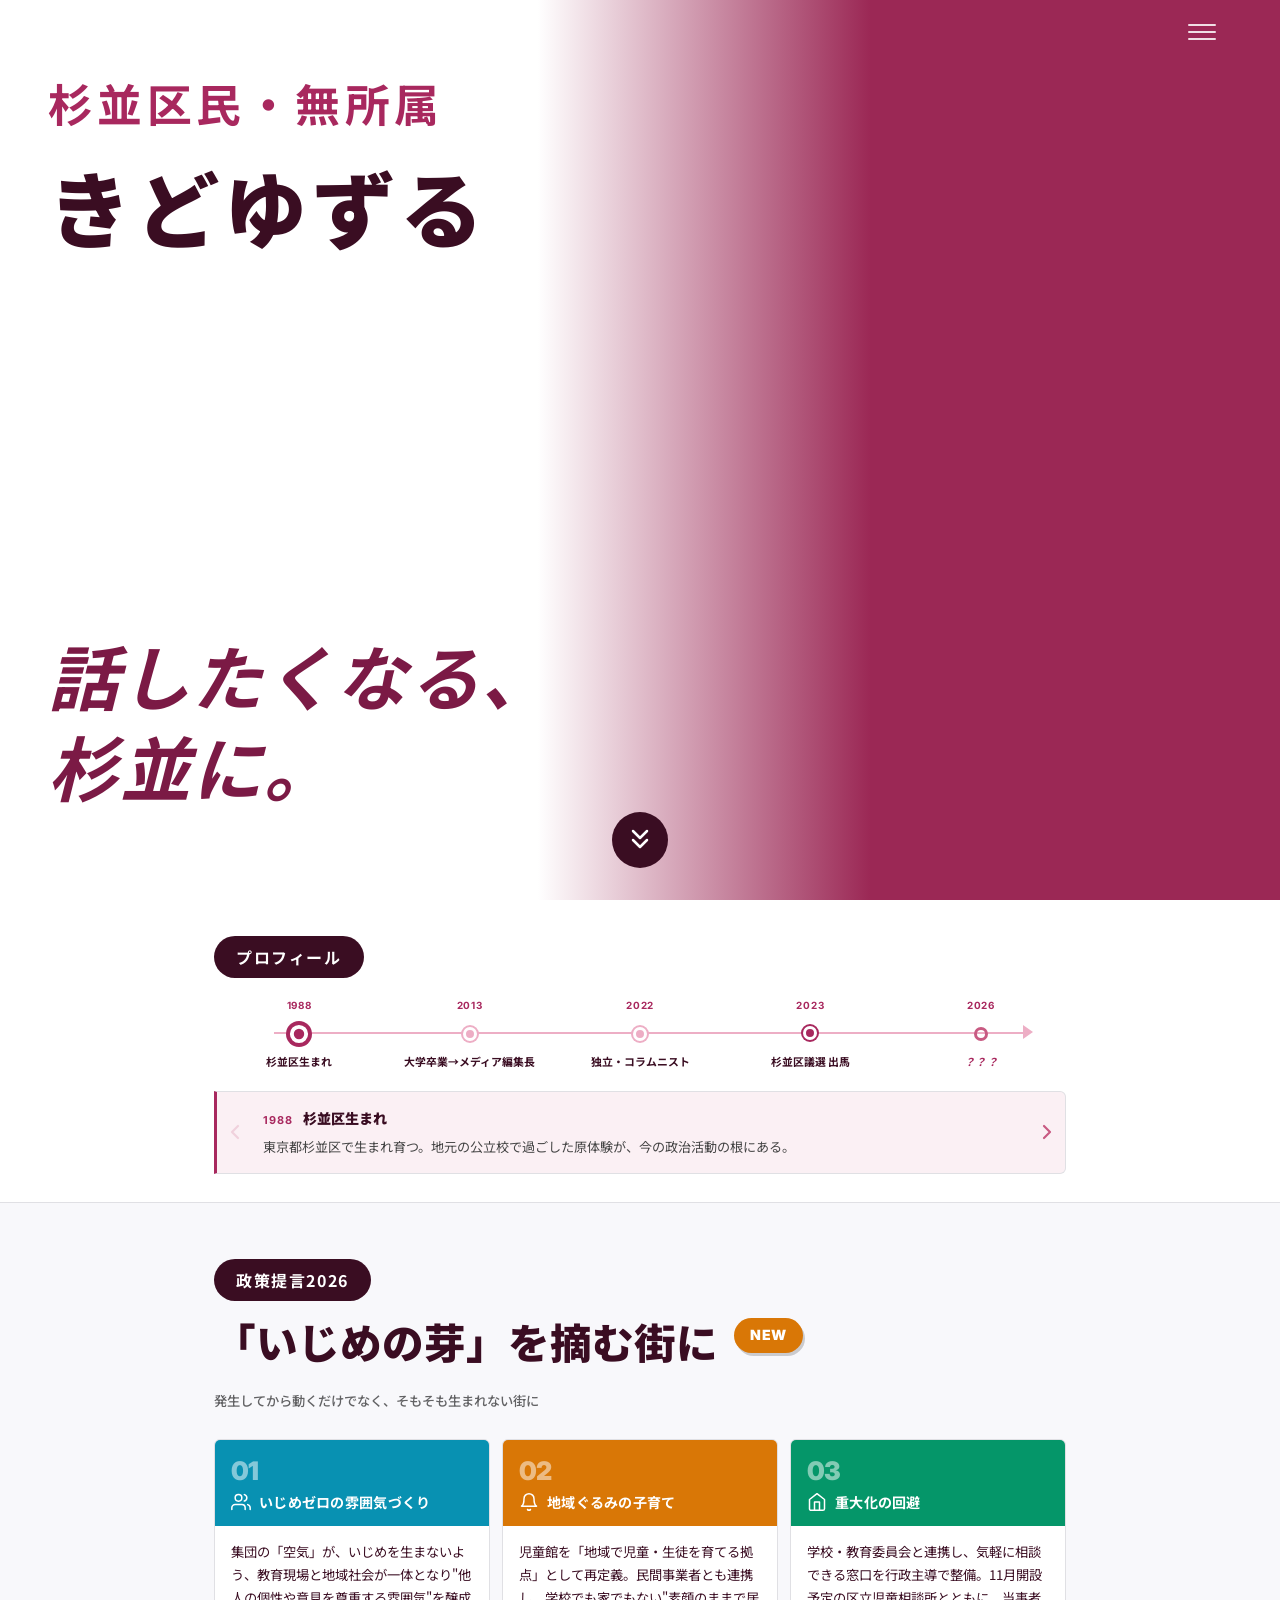
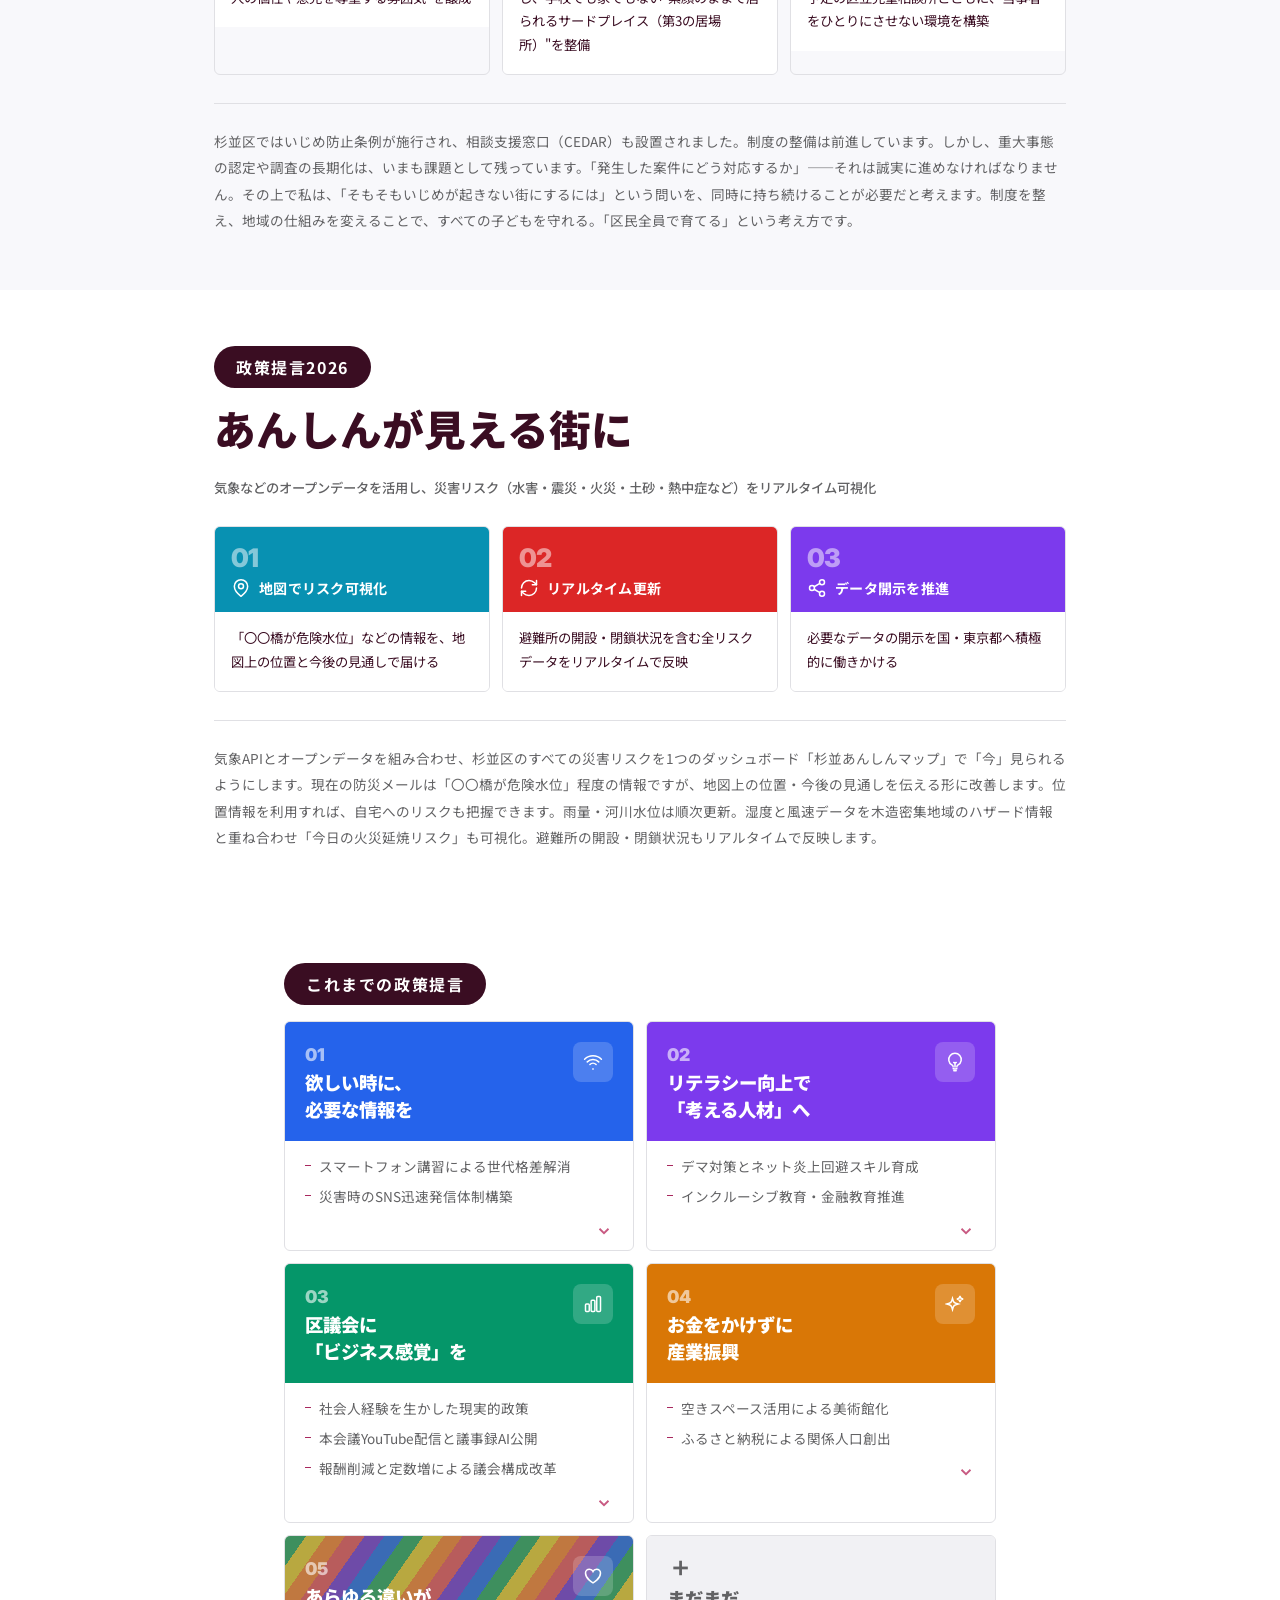
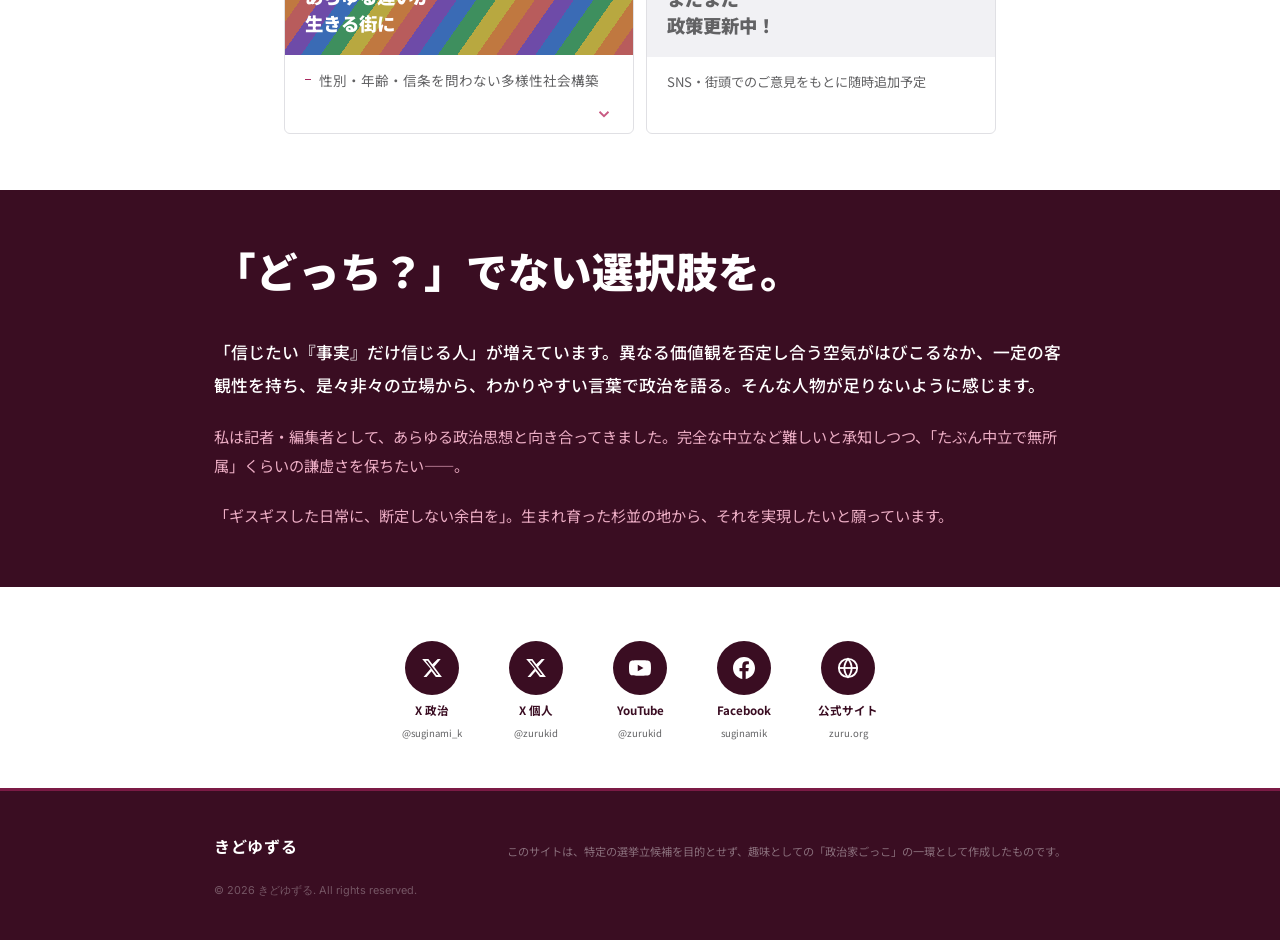
==== index.html @ 208622c7 "fix(seo): meta description を実態に合わせて更新 「立候補予定」表記を削除し、落選経験者として政策提言を行っている現状に修正。  Co-Authored-By: Claude" ====
<!DOCTYPE html>
<html lang="ja">
<head>
  <meta charset="UTF-8">
  <meta name="viewport" content="width=device-width, initial-scale=1.0">
  <title>きどゆずる｜杉並区民</title>
  <meta name="description" content="きどゆずる（城戸譲）公式サイト。杉並区民・無所属。2023年杉並区議選で落選し、「もしリベンジする日が来るなら」と政策提言を行っている。">
  <link rel="preconnect" href="https://fonts.googleapis.com">
  <link rel="preconnect" href="https://fonts.gstatic.com" crossorigin>
  <link href="https://fonts.googleapis.com/css2?family=Noto+Sans+JP:wght@300;400;500;700;900&family=Inter:wght@400;600;700;800;900&display=swap" rel="stylesheet">
  <link rel="stylesheet" href="style.css?v=23">
</head>
<body>

  <!-- ========== HEADER ========== -->
  <header id="header">
    <div class="header-inner">
      <a href="#" class="logo">きどゆずる</a>
      <nav id="nav">
        <a href="#profile" onclick="closeMenu()">プロフィール</a>
        <a href="#ijime" onclick="closeMenu()">政策提言2026</a>
        <a href="#policies" onclick="closeMenu()">基本政策</a>
        <a href="#philosophy" onclick="closeMenu()">理念</a>
        <a href="#links" onclick="closeMenu()">SNS・リンク</a>
      </nav>
      <button class="menu-btn" id="menuBtn" aria-label="メニューを開く">
        <span></span><span></span><span></span>
      </button>
    </div>
  </header>

  <!-- ========== HERO ========== -->
  <section id="hero">
    <div class="hero-bg-fig">
      <img src="hero2.png" alt="きどゆずる" onerror="this.style.display='none'">
    </div>
    <div class="hero-content animate-1">
      <p class="hero-role">杉並区民・無所属</p>
      <p class="hero-name-lg">きどゆずる</p>
      <h1 class="hero-catch">話したくなる、<br>杉並に。</h1>
    </div>
  </section>

  <!-- ========== SCROLL HINT (fixed) ========== -->
  <a href="#profile" class="scroll-hint" id="scrollHint" aria-label="プロフィールや政策を見る">
    <svg viewBox="0 0 24 30" fill="none" stroke="currentColor" stroke-width="2.5" stroke-linecap="round" stroke-linejoin="round" width="26" height="30">
      <path d="M5 6l7 7 7-7"/>
      <path d="M5 15l7 7 7-7"/>
    </svg>
  </a>

  <!-- ========== MASCOT (fixed) ========== -->
  <div class="mascot" aria-hidden="true">
    <img src="photo.png" alt="" id="mascotImg">
  </div>

  <!-- ========== PROFILE (timeline strip) ========== -->
  <section id="profile" class="profile-strip">
    <div class="container">
      <span class="sec-tag">プロフィール</span>
      <div class="tl-wrap" id="tlWrap">
        <div class="tl-item" data-detail="東京都杉並区で生まれ育つ。地元の公立校で過ごした原体験が、今の政治活動の根にある。" tabindex="0" role="button">
          <div class="tl-year">1988</div>
          <div class="tl-node"><span class="tl-dot"></span></div>
          <div class="tl-label">杉並区生まれ</div>
        </div>
        <div class="tl-item" data-detail="日本大学法学部新聞学科を卒業後、ネットニュース運営企業に入社。編集長・収益担当部長を歴任し、約10年間インターネット上の情報発信を仕事の中心に置いた。" tabindex="0" role="button">
          <div class="tl-year">2013</div>
          <div class="tl-node"><span class="tl-dot"></span></div>
          <div class="tl-label">大学卒業→メディア編集長</div>
        </div>
        <div class="tl-item" data-detail="フリーランスのコラムニスト・ネットメディア研究家として独立。SNS炎上・メディア論・地方自治を主要テーマに各媒体へ寄稿。" tabindex="0" role="button">
          <div class="tl-year">2022</div>
          <div class="tl-node"><span class="tl-dot"></span></div>
          <div class="tl-label">独立・コラムニスト</div>
        </div>
        <div class="tl-item tl-item--accent" data-detail="杉並区議選に「たぶん無所属」として出馬。既成政党に頼らず、区民の目線で地域課題の解決を訴えた。" tabindex="0" role="button">
          <div class="tl-year">2023</div>
          <div class="tl-node"><span class="tl-dot tl-dot--accent"></span></div>
          <div class="tl-label">杉並区議選 出馬</div>
        </div>
        <div class="tl-item tl-item--future" data-detail="杉並区議補選のタイミングに合わせ、落選経験者の立場から「もし再挑戦するなら」をテーマに政策提言を開始しました。" tabindex="0" role="button">
          <div class="tl-year">2026</div>
          <div class="tl-node"><span class="tl-dot tl-dot--future"></span></div>
          <div class="tl-label">？？？</div>
        </div>
      </div>
      <div class="tl-detail" id="tlDetail" hidden>
        <button class="tl-detail-nav tl-detail-prev" id="tlDetailPrev" aria-label="前の出来事">
          <svg viewBox="0 0 10 16" fill="none" stroke="currentColor" stroke-width="2.2" stroke-linecap="round" stroke-linejoin="round" width="10" height="16"><path d="M8 2L2 8l6 6"/></svg>
        </button>
        <div class="tl-detail-body">
          <div class="tl-detail-meta">
            <span class="tl-detail-year" id="tlDetailYear"></span>
            <strong class="tl-detail-label" id="tlDetailLabel"></strong>
          </div>
          <p class="tl-detail-text" id="tlDetailText"></p>
        </div>
        <button class="tl-detail-nav tl-detail-next" id="tlDetailNext" aria-label="次の出来事">
          <svg viewBox="0 0 10 16" fill="none" stroke="currentColor" stroke-width="2.2" stroke-linecap="round" stroke-linejoin="round" width="10" height="16"><path d="M2 2l6 6-6 6"/></svg>
        </button>
      </div>
    </div>
  </section>

  <!-- ========== IJIME POLICY ========== -->
  <section id="ijime">
    <div class="container">
      <span class="sec-tag">政策提言2026</span>
      <div class="section-title-row">
        <h2 class="section-title">「いじめの芽」を摘む街に</h2>
        <span class="proposal-label">NEW</span>
      </div>

      <div class="anshin-kv fade-in">
        <p class="anshin-sub">発生してから動くだけでなく、そもそも生まれない街に</p>
      </div>

      <div class="ijime-pillars fade-in" style="transition-delay:0.05s">
        <div class="ijime-pillar">
          <div class="ijime-pillar-head">
            <span class="ijime-num">01</span>
            <div class="ijime-icon-row">
              <svg viewBox="0 0 24 24" fill="none" stroke="currentColor" stroke-width="1.8" stroke-linecap="round" stroke-linejoin="round" width="20" height="20"><path d="M17 21v-2a4 4 0 0 0-4-4H5a4 4 0 0 0-4 4v2"/><circle cx="9" cy="7" r="4"/><path d="M23 21v-2a4 4 0 0 0-3-3.87"/><path d="M16 3.13a4 4 0 0 1 0 7.75"/></svg>
              <strong>いじめゼロの雰囲気づくり</strong>
            </div>
          </div>
          <div class="ijime-pillar-body">集団の「空気」が、いじめを生まないよう、教育現場と地域社会が一体となり"他人の個性や意見を尊重する雰囲気"を醸成</div>
        </div>
        <div class="ijime-pillar">
          <div class="ijime-pillar-head">
            <span class="ijime-num">02</span>
            <div class="ijime-icon-row">
              <svg viewBox="0 0 24 24" fill="none" stroke="currentColor" stroke-width="1.8" stroke-linecap="round" stroke-linejoin="round" width="20" height="20"><path d="M18 8A6 6 0 0 0 6 8c0 7-3 9-3 9h18s-3-2-3-9"/><path d="M13.73 21a2 2 0 0 1-3.46 0"/></svg>
              <strong>地域ぐるみの子育て</strong>
            </div>
          </div>
          <div class="ijime-pillar-body">児童館を「地域で児童・生徒を育てる拠点」として再定義。民間事業者とも連携し、学校でも家でもない"素顔のままで居られるサードプレイス（第3の居場所）"を整備</div>
        </div>
        <div class="ijime-pillar">
          <div class="ijime-pillar-head">
            <span class="ijime-num">03</span>
            <div class="ijime-icon-row">
              <svg viewBox="0 0 24 24" fill="none" stroke="currentColor" stroke-width="1.8" stroke-linecap="round" stroke-linejoin="round" width="20" height="20"><path d="M3 9l9-7 9 7v11a2 2 0 0 1-2 2H5a2 2 0 0 1-2-2z"/><polyline points="9 22 9 12 15 12 15 22"/></svg>
              <strong>重大化の回避</strong>
            </div>
          </div>
          <div class="ijime-pillar-body">学校・教育委員会と連携し、気軽に相談できる窓口を行政主導で整備。11月開設予定の区立児童相談所とともに、当事者をひとりにさせない環境を構築</div>
        </div>
      </div>

      <p class="anshin-body fade-in" style="transition-delay:0.15s">
        杉並区ではいじめ防止条例が施行され、相談支援窓口（CEDAR）も設置されました。制度の整備は前進しています。しかし、重大事態の認定や調査の長期化は、いまも課題として残っています。「発生した案件にどう対応するか」——それは誠実に進めなければなりません。その上で私は、「そもそもいじめが起きない街にするには」という問いを、同時に持ち続けることが必要だと考えます。制度を整え、地域の仕組みを変えることで、すべての子どもを守れる。「区民全員で育てる」という考え方です。
      </p>
    </div>
  </section>

  <!-- ========== ANSHIN MAP ========== -->
  <section id="anshin">
    <div class="container">
      <span class="sec-tag">政策提言2026</span>
      <div class="section-title-row">
        <h2 class="section-title">あんしんが見える街に</h2>
      </div>

      <div class="anshin-kv fade-in">
        <p class="anshin-sub">気象などのオープンデータを活用し、災害リスク（水害・震災・火災・土砂・熱中症など）をリアルタイム可視化</p>
      </div>

      <div class="ijime-pillars fade-in" style="transition-delay:0.05s">
        <div class="ijime-pillar">
          <div class="ijime-pillar-head">
            <span class="ijime-num">01</span>
            <div class="ijime-icon-row">
              <svg viewBox="0 0 24 24" fill="none" stroke="currentColor" stroke-width="1.8" stroke-linecap="round" stroke-linejoin="round" width="20" height="20"><path d="M20 10c0 6-8 12-8 12s-8-6-8-12a8 8 0 0 1 16 0Z"/><circle cx="12" cy="10" r="3"/></svg>
              <strong>地図でリスク可視化</strong>
            </div>
          </div>
          <div class="ijime-pillar-body">「〇〇橋が危険水位」などの情報を、地図上の位置と今後の見通しで届ける</div>
        </div>
        <div class="ijime-pillar">
          <div class="ijime-pillar-head">
            <span class="ijime-num">02</span>
            <div class="ijime-icon-row">
              <svg viewBox="0 0 24 24" fill="none" stroke="currentColor" stroke-width="1.8" stroke-linecap="round" stroke-linejoin="round" width="20" height="20"><path d="M3 12a9 9 0 0 1 9-9 9.75 9.75 0 0 1 6.74 2.74L21 8"/><path d="M21 3v5h-5"/><path d="M21 12a9 9 0 0 1-9 9 9.75 9.75 0 0 1-6.74-2.74L3 16"/><path d="M8 16H3v5"/></svg>
              <strong>リアルタイム更新</strong>
            </div>
          </div>
          <div class="ijime-pillar-body">避難所の開設・閉鎖状況を含む全リスクデータをリアルタイムで反映</div>
        </div>
        <div class="ijime-pillar">
          <div class="ijime-pillar-head">
            <span class="ijime-num">03</span>
            <div class="ijime-icon-row">
              <svg viewBox="0 0 24 24" fill="none" stroke="currentColor" stroke-width="1.8" stroke-linecap="round" stroke-linejoin="round" width="20" height="20"><circle cx="18" cy="5" r="3"/><circle cx="6" cy="12" r="3"/><circle cx="18" cy="19" r="3"/><path d="M8.59 13.51l6.83 3.98M15.41 6.51l-6.82 3.98"/></svg>
              <strong>データ開示を推進</strong>
            </div>
          </div>
          <div class="ijime-pillar-body">必要なデータの開示を国・東京都へ積極的に働きかける</div>
        </div>
      </div>

      <p class="anshin-body fade-in" style="transition-delay:0.15s">
        気象APIとオープンデータを組み合わせ、杉並区のすべての災害リスクを1つのダッシュボード「杉並あんしんマップ」で「今」見られるようにします。現在の防災メールは「〇〇橋が危険水位」程度の情報ですが、地図上の位置・今後の見通しを伝える形に改善します。位置情報を利用すれば、自宅へのリスクも把握できます。雨量・河川水位は順次更新。湿度と風速データを木造密集地域のハザード情報と重ね合わせ「今日の火災延焼リスク」も可視化。避難所の開設・閉鎖状況もリアルタイムで反映します。
      </p>
    </div>
  </section>

  <!-- ========== POLICIES ========== -->
  <section id="policies">
    <div class="container">
      <span class="sec-tag">これまでの政策提言</span>
      <div class="policies-grid">

        <article class="policy-card fade-in">
          <div class="policy-card-header">
            <div class="policy-card-htxt">
              <div class="policy-num">01</div>
              <h3>欲しい時に、<br>必要な情報を</h3>
            </div>
            <div class="policy-icon"><svg viewBox="0 0 24 24" fill="none" stroke="currentColor" stroke-width="1.8" stroke-linecap="round" width="20" height="20"><path d="M8.288 15.038a5.25 5.25 0 0 1 7.424 0M5.106 11.856c3.807-3.808 9.98-3.808 13.788 0M1.924 8.674c5.565-5.565 14.587-5.565 20.152 0M12 20.25h.008v.008H12v-.008Z"/></svg></div>
          </div>
          <div class="policy-card-body">
            <ul>
              <li>スマートフォン講習による世代格差解消</li>
              <li>災害時のSNS迅速発信体制構築</li>
            </ul>
            <svg class="policy-chevron" viewBox="0 0 24 24" fill="none" stroke="currentColor" stroke-width="2.5" width="18" height="18"><path d="M6 9l6 6 6-6"/></svg>
          </div>
          <div class="policy-detail">
            <p class="policy-detail-body">ゆうゆう館や地域区民センターのみならず、地元商店や若年層も巻き込んだ「街ぐるみでのデジタル化」を進めます。また、気象警報が発令された際にリアルタイムでSNS発信がされていない現状を改善。防災・防犯情報をより迅速に届けられる体制を整えます。</p>
          </div>
        </article>

        <article class="policy-card fade-in" style="transition-delay: 0.1s">
          <div class="policy-card-header">
            <div class="policy-card-htxt">
              <div class="policy-num">02</div>
              <h3>リテラシー向上で<br>「考える人材」へ</h3>
            </div>
            <div class="policy-icon"><svg viewBox="0 0 24 24" fill="none" stroke="currentColor" stroke-width="1.8" stroke-linecap="round" width="20" height="20"><path d="M12 18v-5.25m0 0a6.01 6.01 0 0 0 1.5-.189m-1.5.189a6.01 6.01 0 0 1-1.5-.189m3.75 7.478a12.06 12.06 0 0 1-4.5 0m3.75 2.383a14.406 14.406 0 0 1-3 0M14.25 18v-.192c0-.983.658-1.823 1.508-2.316a7.5 7.5 0 1 0-7.517 0c.85.493 1.509 1.333 1.509 2.316V18"/></svg></div>
          </div>
          <div class="policy-card-body">
            <ul>
              <li>デマ対策とネット炎上回避スキル育成</li>
              <li>インクルーシブ教育・金融教育推進</li>
            </ul>
            <svg class="policy-chevron" viewBox="0 0 24 24" fill="none" stroke="currentColor" stroke-width="2.5" width="18" height="18"><path d="M6 9l6 6 6-6"/></svg>
          </div>
          <div class="policy-detail">
            <p class="policy-detail-body">デマに踊らされない思考力や、ネット炎上を回避するリテラシーを育成します。インクルーシブ教育とは、障害の有無などあらゆる違いを問わず、ともに学ぶことができる教育スタイルのこと。また、2級ファイナンシャル・プランニング技能士として、成長過程に正しい金融知識を身につけることの重要性を強く感じています。学童クラブ・地域ボランティアで育った立場から、学校以外の居場所も守り続けます。</p>
          </div>
        </article>

        <article class="policy-card fade-in" style="transition-delay: 0.2s">
          <div class="policy-card-header">
            <div class="policy-card-htxt">
              <div class="policy-num">03</div>
              <h3>区議会に<br>「ビジネス感覚」を</h3>
            </div>
            <div class="policy-icon"><svg viewBox="0 0 24 24" fill="none" stroke="currentColor" stroke-width="1.8" stroke-linecap="round" width="20" height="20"><path d="M3 13.125C3 12.504 3.504 12 4.125 12h2.25c.621 0 1.125.504 1.125 1.125v6.75C7.5 20.496 6.996 21 6.375 21h-2.25A1.125 1.125 0 0 1 3 19.875v-6.75ZM9.75 8.625c0-.621.504-1.125 1.125-1.125h2.25c.621 0 1.125.504 1.125 1.125v11.25c0 .621-.504 1.125-1.125 1.125h-2.25a1.125 1.125 0 0 1-1.125-1.125V8.625ZM16.5 4.125c0-.621.504-1.125 1.125-1.125h2.25C20.496 3 21 3.504 21 4.125v15.75c0 .621-.504 1.125-1.125 1.125h-2.25a1.125 1.125 0 0 1-1.125-1.125V4.125Z"/></svg></div>
          </div>
          <div class="policy-card-body">
            <ul>
              <li>社会人経験を生かした現実的政策</li>
              <li>本会議YouTube配信と議事録AI公開</li>
              <li>報酬削減と定数増による議会構成改革</li>
            </ul>
            <svg class="policy-chevron" viewBox="0 0 24 24" fill="none" stroke="currentColor" stroke-width="2.5" width="18" height="18"><path d="M6 9l6 6 6-6"/></svg>
          </div>
          <div class="policy-detail">
            <p class="policy-detail-body">民間で約10年間培ったビジネス感覚を区政に持ち込みます。本会議・委員会はYouTubeで全公開、議事録はAI活用で即日公開。イデオロギーではなく現実路線で、民間活用も積極的に推進します。報酬削減と定数増により、少ない歳費でも多様な背景を持つ議員が参加できる、カラフルな議会を実現します。</p>
          </div>
        </article>

        <article class="policy-card fade-in" style="transition-delay: 0.1s">
          <div class="policy-card-header">
            <div class="policy-card-htxt">
              <div class="policy-num">04</div>
              <h3>お金をかけずに<br>産業振興</h3>
            </div>
            <div class="policy-icon"><svg viewBox="0 0 24 24" fill="none" stroke="currentColor" stroke-width="1.8" stroke-linecap="round" width="20" height="20"><path d="M9.813 15.904 9 18.75l-.813-2.846a4.5 4.5 0 0 0-3.09-3.09L2.25 12l2.846-.813a4.5 4.5 0 0 0 3.09-3.09L9 5.25l.813 2.846a4.5 4.5 0 0 0 3.09 3.09L15.75 12l-2.846.813a4.5 4.5 0 0 0-3.09 3.09ZM18.259 8.715 18 9.75l-.259-1.035a3.375 3.375 0 0 0-2.455-2.456L14.25 6l1.036-.259a3.375 3.375 0 0 0 2.455-2.456L18 2.25l.259 1.035a3.375 3.375 0 0 0 2.456 2.456L21.75 6l-1.035.259a3.375 3.375 0 0 0-2.456 2.456Z"/></svg></div>
          </div>
          <div class="policy-card-body">
            <ul>
              <li>空きスペース活用による美術館化</li>
              <li>ふるさと納税による関係人口創出</li>
            </ul>
            <svg class="policy-chevron" viewBox="0 0 24 24" fill="none" stroke="currentColor" stroke-width="2.5" width="18" height="18"><path d="M6 9l6 6 6-6"/></svg>
          </div>
          <div class="policy-detail">
            <p class="policy-detail-body">空き店舗・空き地など未活用スペースを活用し、杉並区全域をアートの発信拠点に。財源にはふるさと納税を積極活用。「形に残らない体験」を返礼品にすることで、財源確保とシティプロモーションを同時に実現し、区外からの関係人口・寄り道消費を呼び込みます。</p>
          </div>
        </article>

        <article class="policy-card fade-in" style="transition-delay: 0.2s">
          <div class="policy-card-header">
            <div class="policy-card-htxt">
              <div class="policy-num">05</div>
              <h3>あらゆる違いが<br>生きる街に</h3>
            </div>
            <div class="policy-icon"><svg viewBox="0 0 24 24" fill="none" stroke="currentColor" stroke-width="1.8" stroke-linecap="round" width="20" height="20"><path d="M21 8.25c0-2.485-2.099-4.5-4.688-4.5-1.935 0-3.597 1.126-4.312 2.733-.715-1.607-2.377-2.733-4.313-2.733C5.1 3.75 3 5.765 3 8.25c0 7.22 9 12 9 12s9-4.78 9-12Z"/></svg></div>
          </div>
          <div class="policy-card-body">
            <ul>
              <li>性別・年齢・信条を問わない多様性社会構築</li>
            </ul>
            <svg class="policy-chevron" viewBox="0 0 24 24" fill="none" stroke="currentColor" stroke-width="2.5" width="18" height="18"><path d="M6 9l6 6 6-6"/></svg>
          </div>
          <div class="policy-detail">
            <p class="policy-detail-body">性別・年齢・信条・障害の有無などに関わらず、誰もが「自分らしく」いられる街をつくります。あらゆる違いを力に変える、インクルーシブな杉並区を目指します。</p>
          </div>
        </article>

        <article class="policy-card policy-card--comingsoon fade-in" style="transition-delay: 0.3s">
          <div class="policy-card-header">
            <div class="policy-card-htxt">
              <div class="policy-num">＋</div>
              <h3>まだまだ<br>政策更新中！</h3>
            </div>
          </div>
          <div class="policy-card-body">
            <p class="policy-comingsoon-text">SNS・街頭でのご意見をもとに随時追加予定</p>
          </div>
        </article>

      </div>
    </div>
  </section>

  <!-- ========== PHILOSOPHY ========== -->
  <section id="philosophy">
    <div class="container">
      <h2 class="section-title">「どっち？」でない選択肢を。</h2>
      <div class="philosophy-body fade-in">
        <p>「信じたい『事実』だけ信じる人」が増えています。異なる価値観を否定し合う空気がはびこるなか、一定の客観性を持ち、是々非々の立場から、わかりやすい言葉で政治を語る。そんな人物が足りないように感じます。</p>
        <p>私は記者・編集者として、あらゆる政治思想と向き合ってきました。完全な中立など難しいと承知しつつ、「たぶん中立で無所属」くらいの謙虚さを保ちたい——。</p>
        <p>「ギスギスした日常に、断定しない余白を」。生まれ育った杉並の地から、それを実現したいと願っています。</p>
      </div>
    </div>
  </section>

  <!-- ========== LINKS ========== -->
  <section id="links">
    <div class="container">
      <div class="sns-grid">

        <a href="https://x.com/suginami_k" class="sns-item fade-in" target="_blank" rel="noopener">
          <div class="sns-icon">
            <svg viewBox="0 0 24 24" fill="currentColor" width="22" height="22"><path d="M18.244 2.25h3.308l-7.227 8.26 8.502 11.24H16.17l-4.714-6.231-5.401 6.231H2.744l7.73-8.835L1.254 2.25H8.08l4.261 5.633 5.903-5.633Zm-1.161 17.52h1.833L7.084 4.126H5.117z"/></svg>
          </div>
          <div class="sns-name">X 政治</div>
          <div class="sns-handle">@suginami_k</div>
        </a>

        <a href="https://x.com/zurukid" class="sns-item fade-in" target="_blank" rel="noopener" style="transition-delay:0.05s">
          <div class="sns-icon">
            <svg viewBox="0 0 24 24" fill="currentColor" width="22" height="22"><path d="M18.244 2.25h3.308l-7.227 8.26 8.502 11.24H16.17l-4.714-6.231-5.401 6.231H2.744l7.73-8.835L1.254 2.25H8.08l4.261 5.633 5.903-5.633Zm-1.161 17.52h1.833L7.084 4.126H5.117z"/></svg>
          </div>
          <div class="sns-name">X 個人</div>
          <div class="sns-handle">@zurukid</div>
        </a>

        <a href="https://www.youtube.com/@zurukid" class="sns-item fade-in" target="_blank" rel="noopener" style="transition-delay:0.1s">
          <div class="sns-icon">
            <svg viewBox="0 0 24 24" fill="currentColor" width="22" height="22"><path d="M23.498 6.186a3.016 3.016 0 0 0-2.122-2.136C19.505 3.545 12 3.545 12 3.545s-7.505 0-9.377.505A3.017 3.017 0 0 0 .502 6.186C0 8.07 0 12 0 12s0 3.93.502 5.814a3.016 3.016 0 0 0 2.122 2.136c1.871.505 9.376.505 9.376.505s7.505 0 9.377-.505a3.015 3.015 0 0 0 2.122-2.136C24 15.93 24 12 24 12s0-3.93-.502-5.814zM9.545 15.568V8.432L15.818 12l-6.273 3.568z"/></svg>
          </div>
          <div class="sns-name">YouTube</div>
          <div class="sns-handle">@zurukid</div>
        </a>

        <a href="https://www.facebook.com/suginamik/" class="sns-item fade-in" target="_blank" rel="noopener" style="transition-delay:0.15s">
          <div class="sns-icon">
            <svg viewBox="0 0 24 24" fill="currentColor" width="22" height="22"><path d="M24 12.073c0-6.627-5.373-12-12-12s-12 5.373-12 12c0 5.99 4.388 10.954 10.125 11.854v-8.385H7.078v-3.47h3.047V9.43c0-3.007 1.792-4.669 4.533-4.669 1.312 0 2.686.235 2.686.235v2.953H15.83c-1.491 0-1.956.925-1.956 1.874v2.25h3.328l-.532 3.47h-2.796v8.385C19.612 23.027 24 18.062 24 12.073z"/></svg>
          </div>
          <div class="sns-name">Facebook</div>
          <div class="sns-handle">suginamik</div>
        </a>

        <a href="https://zuru.org/" class="sns-item fade-in" target="_blank" rel="noopener" style="transition-delay:0.2s">
          <div class="sns-icon">
            <svg viewBox="0 0 24 24" fill="none" stroke="currentColor" stroke-width="2" width="22" height="22"><circle cx="12" cy="12" r="10"/><line x1="2" y1="12" x2="22" y2="12"/><path d="M12 2a15.3 15.3 0 0 1 4 10 15.3 15.3 0 0 1-4 10 15.3 15.3 0 0 1-4-10 15.3 15.3 0 0 1 4-10z"/></svg>
          </div>
          <div class="sns-name">公式サイト</div>
          <div class="sns-handle">zuru.org</div>
        </a>

      </div>
    </div>
  </section>

  <!-- ========== FOOTER ========== -->
  <footer>
    <div class="container">
      <div class="footer-inner">
        <div class="footer-logo">きどゆずる</div>
        <nav class="footer-nav">
          <a href="#profile">プロフィール</a>
          <a href="#ijime">政策提言2026</a>
          <a href="#policies">基本政策</a>
          <a href="#philosophy">理念</a>
          <a href="#links">SNS・リンク</a>
        </nav>
        <p class="footer-disclaimer">このサイトは、特定の選挙立候補を目的とせず、趣味としての「政治家ごっこ」の一環として作成したものです。</p>
        <p class="footer-copy">© 2026 きどゆずる. All rights reserved.</p>
      </div>
    </div>
  </footer>

  <script>
    // Header shrink on scroll + mascot / scroll-hint toggle
    const header = document.getElementById('header');
    const scrollHint = document.getElementById('scrollHint');
    const mascotImg = document.getElementById('mascotImg');
    window.addEventListener('scroll', () => {
      const past = window.scrollY > window.innerHeight * 0.4;
      header.classList.toggle('scrolled', past);
      scrollHint.classList.toggle('hidden', past);
      mascotImg.classList.toggle('visible', past);
    }, { passive: true });

    // Mascot jump on click
    const mascot = document.querySelector('.mascot');
    mascot.addEventListener('click', () => {
      if (mascotImg.classList.contains('jumping')) return;
      mascotImg.classList.add('jumping');
      mascotImg.addEventListener('animationend', () => {
        mascotImg.classList.remove('jumping');
      }, { once: true });
    });

    // Mobile menu
    const menuBtn = document.getElementById('menuBtn');
    const nav = document.getElementById('nav');
    menuBtn.addEventListener('click', () => {
      const isOpen = nav.classList.toggle('open');
      menuBtn.classList.toggle('active', isOpen);
      menuBtn.setAttribute('aria-label', isOpen ? 'メニューを閉じる' : 'メニューを開く');
    });
    function closeMenu() {
      nav.classList.remove('open');
      menuBtn.classList.remove('active');
    }

    // Intersection Observer for fade-in
    const observer = new IntersectionObserver((entries) => {
      entries.forEach(e => {
        if (e.isIntersecting) {
          e.target.classList.add('visible');
          observer.unobserve(e.target);
        }
      });
    }, { threshold: 0.12 });

    document.querySelectorAll('.fade-in').forEach(el => observer.observe(el));

    // Policy accordion
    document.querySelectorAll('.policy-card').forEach(card => {
      card.addEventListener('click', () => card.classList.toggle('open'));
    });

    // Interactive timeline
    (function() {
      var items = Array.prototype.slice.call(document.querySelectorAll('.tl-item'));
      var detail = document.getElementById('tlDetail');
      var detailYear = document.getElementById('tlDetailYear');
      var detailLabel = document.getElementById('tlDetailLabel');
      var detailText = document.getElementById('tlDetailText');
      var prevBtn = document.getElementById('tlDetailPrev');
      var nextBtn = document.getElementById('tlDetailNext');
      var activeIdx = -1;

      function openDetail(idx) {
        if (activeIdx >= 0) items[activeIdx].classList.remove('tl-item--active');
        activeIdx = idx;
        var item = items[idx];
        item.classList.add('tl-item--active');
        detailYear.textContent = item.querySelector('.tl-year').textContent.trim();
        detailLabel.textContent = item.querySelector('.tl-label').textContent.trim();
        detailText.textContent = item.dataset.detail || '';
        detail.hidden = false;
        if (prevBtn) prevBtn.disabled = (idx === 0);
        if (nextBtn) nextBtn.disabled = (idx === items.length - 1);
        item.scrollIntoView({ behavior: 'smooth', block: 'nearest', inline: 'center' });
      }

      items.forEach(function(item, i) {
        item.addEventListener('click', function() { openDetail(i); });
        item.addEventListener('keydown', function(e) {
          if (e.key === 'Enter' || e.key === ' ') { e.preventDefault(); openDetail(i); }
        });
      });

      if (prevBtn) prevBtn.addEventListener('click', function() { if (activeIdx > 0) openDetail(activeIdx - 1); });
      if (nextBtn) nextBtn.addEventListener('click', function() { if (activeIdx < items.length - 1) openDetail(activeIdx + 1); });

      // スワイプでタイムライン遷移
      var swipeStartX = 0, swipeStartY = 0;
      detail.addEventListener('touchstart', function(e) {
        swipeStartX = e.touches[0].clientX;
        swipeStartY = e.touches[0].clientY;
      }, { passive: true });
      detail.addEventListener('touchend', function(e) {
        var dx = e.changedTouches[0].clientX - swipeStartX;
        var dy = e.changedTouches[0].clientY - swipeStartY;
        if (Math.abs(dx) < 48 || Math.abs(dx) < Math.abs(dy) * 1.5) return;
        if (dx < 0 && activeIdx < items.length - 1) openDetail(activeIdx + 1);
        if (dx > 0 && activeIdx > 0) openDetail(activeIdx - 1);
      }, { passive: true });

      // デフォルトで「杉並区生まれ」を開く
      if (items.length > 0) openDetail(0);
    })();
  </script>
</body>
</html>
---- style.css ----
/* ============================================================
   デジタル庁ダッシュボードガイドライン準拠
   カラーパレット: Light Blue
   https://www.digital.go.jp/resources/dashboard-guidebook
============================================================ */

/* ---- Design Tokens (Burgundy Palette) ---- */
:root {
  /* Text */
  --text-black:   #000000;
  --text-white:   #FFFFFF;
  --text-label:   #626264;
  --text-link:    #0017C1;

  /* Background */
  --bg-standard:  #F8F8FB;
  --bg-highlight: #7B1A45;
  --bg-control:   #F1F1F4;
  --bg-white:     #FFFFFF;

  /* Burgundy scale */
  --lb-1200: #3A0D22;
  --lb-900:  #7B1A45;
  --lb-600:  #A8285E;
  --lb-400:  #C85A82;
  --lb-200:  #EDAEC5;
  --lb-50:   #FBF0F4;

  /* Semantic */
  --border:  #E0E0E4;
  --r:       6px;
}

/* ============================================================
   RESET & BASE
============================================================ */
*, *::before, *::after { box-sizing: border-box; margin: 0; padding: 0; }

html { scroll-behavior: smooth; }

body {
  font-family: 'Noto Sans JP', sans-serif;
  background: var(--bg-standard);
  color: var(--text-black);
  line-height: 1.75;
  -webkit-font-smoothing: antialiased;
  overflow-x: hidden;
}

/* ============================================================
   HEADER
============================================================ */
#header {
  position: fixed;
  inset: 0 0 auto;
  z-index: 200;
  background: transparent;
  border-bottom: none;
  padding: 0 20px;
  height: 64px;
  display: flex;
  align-items: center;
  pointer-events: none;
}

#header.scrolled {
  background: transparent;
  box-shadow: none;
}

.header-inner {
  width: 100%;
  max-width: 1160px;
  margin: 0 auto;
  display: flex;
  align-items: center;
  justify-content: space-between;
}

.logo {
  position: absolute;
  left: 0;
  top: 14px;
  display: block;
  font-size: 0.88rem;
  font-weight: 900;
  letter-spacing: 0.1em;
  color: #fff;
  background: var(--lb-1200);
  padding: 7px 18px;
  text-decoration: none;
  white-space: nowrap;
  opacity: 0;
  transform: translateX(-12px);
  transition: opacity 0.3s ease, transform 0.3s ease;
  pointer-events: none;
}

#header.scrolled .logo {
  opacity: 1;
  transform: translateX(0);
  pointer-events: auto;
}

nav {
  position: fixed;
  top: 0;
  right: 0;
  width: 220px;
  height: 100vh;
  background: var(--bg-white);
  display: flex;
  flex-direction: column;
  align-items: flex-start;
  justify-content: center;
  gap: 28px;
  padding: 48px 36px;
  box-shadow: -4px 0 24px rgba(0,0,0,0.08);
  opacity: 0;
  pointer-events: none;
  transition: opacity 0.25s;
  z-index: 205;
}
nav.open { opacity: 1; pointer-events: auto; }

nav a {
  font-size: 1rem;
  font-weight: 600;
  color: var(--lb-1200);
  text-decoration: none;
  letter-spacing: 0.06em;
  transition: color 0.15s;
}
nav a:hover { color: var(--lb-600); }

.menu-btn {
  display: flex;
  flex-direction: column;
  justify-content: center;
  gap: 5px;
  width: 36px;
  height: 36px;
  background: none;
  border: none;
  cursor: pointer;
  padding: 4px;
  z-index: 210;
  pointer-events: auto;
  margin-left: auto;
}
.menu-btn span {
  display: block;
  width: 100%;
  height: 2px;
  background: var(--lb-1200);
  border-radius: 2px;
  transition: transform 0.3s, opacity 0.3s;
  transform-origin: center;
}
.menu-btn.active span:nth-child(1) { transform: translateY(7px) rotate(45deg); }
.menu-btn.active span:nth-child(2) { opacity: 0; }
.menu-btn.active span:nth-child(3) { transform: translateY(-7px) rotate(-45deg); }

/* ============================================================
   HERO
============================================================ */
#hero {
  background: var(--lb-1200);
  border-bottom: 1px solid var(--border);
  padding-top: 0;
  min-height: 100svh;
  position: relative;
  overflow: hidden;
}

.hero-inner {
  display: block;
  height: 100svh;
  max-width: 900px;
  margin: 0 auto;
  padding: 0;
  position: relative;
  overflow: hidden;
}

.hero-text {
  position: absolute;
  top: 56px;
  left: 0;
  width: 100%;
  max-width: 560px;
  box-sizing: border-box;
  z-index: 2;
  padding: 20px 32px 28px;
  display: flex;
  flex-direction: column;
  justify-content: flex-start;
  gap: 8px;
  background: var(--lb-1200);
}

.animate-1 { animation: fadeUp 0.6s ease both; }
.animate-2 { animation: fadeUp 0.6s 0.1s ease both; }
.animate-3 { animation: fadeUp 0.6s 0.2s ease both; }
.animate-4 { animation: fadeUp 0.6s 0.3s ease both; }
.animate-5 { animation: fadeUp 0.6s 0.4s ease both; }

.hero-district {
  font-size: 0.72rem;
  font-weight: 700;
  letter-spacing: 0.3em;
  color: var(--lb-200);
  margin-bottom: 20px;
  display: flex;
  align-items: center;
  gap: 10px;
}

.hero-name { margin-bottom: 20px; }

.hero-kanji {
  font-size: clamp(3.2rem, 6.5vw, 5.5rem);
  font-weight: 900;
  color: #fff;
  line-height: 1.0;
  letter-spacing: 0.06em;
}

.hero-reading {
  font-size: clamp(0.85rem, 1.3vw, 1rem);
  font-weight: 400;
  color: var(--text-label);
  letter-spacing: 0.08em;
  margin-top: 8px;
}

.hero-role {
  font-size: clamp(0.75rem, 1.1vw, 0.875rem);
  font-weight: 500;
  color: var(--lb-900);
  letter-spacing: 0.06em;
  margin-bottom: 16px;
}

.hero-sub {
  font-size: clamp(1.6rem, 3vw, 2.2rem);
  font-weight: 900;
  color: var(--lb-50);
  margin-top: 40px;
  margin-bottom: 36px;
  line-height: 1.5;
  letter-spacing: 0.02em;
}

.cta-btn {
  display: inline-block;
  font-size: 0.875rem;
  font-weight: 700;
  letter-spacing: 0.04em;
  color: var(--text-white);
  background: var(--lb-900);
  padding: 13px 32px;
  border-radius: var(--r);
  text-decoration: none;
  transition: background 0.15s;
  align-self: flex-start;
}
.cta-btn:hover { background: var(--lb-1200); }

/* Photo fills entire hero */
.hero-photo {
  position: absolute;
  top: 0; left: 0;
  width: 100%; height: 100%;
  z-index: 0; margin: 0;
}

.hero-photo-inner { height: 100%; }

.hero-photo-inner img {
  width: 100%; height: 100%;
  display: block;
  object-fit: cover;
  object-position: center 20%;
  mix-blend-mode: normal;
}

.hero-photo-placeholder {
  width: 100%;
  aspect-ratio: 3/4;
  display: none;
  align-items: center;
  justify-content: center;
  color: var(--lb-600);
  font-size: 0.8rem;
  font-weight: 500;
  letter-spacing: 0.05em;
  text-align: center;
  line-height: 1.8;
  border: 2px dashed var(--lb-200);
  border-radius: var(--r);
}

/* ============================================================
   SECTION COMMONS
============================================================ */
section { padding: 56px 0; }

.container {
  max-width: 680px;
  margin: 0 auto;
  padding: 0 24px;
}

.section-en {
  font-family: 'Inter', sans-serif;
  font-size: clamp(2.4rem, 10vw, 4.5rem);
  font-weight: 900;
  letter-spacing: 0.05em;
  color: var(--lb-1200);
  opacity: 0.07;
  margin-bottom: -1.2rem;
  line-height: 1;
  display: block;
}

.section-title {
  font-size: clamp(1.8rem, 4vw, 2.6rem);
  font-weight: 900;
  line-height: 1.2;
  color: var(--lb-1200);
  margin-bottom: 40px;
  position: relative;
  z-index: 1;
}

.fade-in {
  opacity: 0;
  transform: translateY(20px);
  transition: opacity 0.5s ease, transform 0.5s ease;
}
.fade-in.visible { opacity: 1; transform: translateY(0); }

/* ============================================================
   PROFILE
============================================================ */
#profile { background: var(--lb-50); }

#philosophy { background: var(--lb-1200); }
#philosophy .section-en { color: var(--lb-400); opacity: 0.3; }
#philosophy .section-title { color: #fff; }

.philosophy-body {
  display: flex;
  flex-direction: column;
  gap: 20px;
}
.philosophy-body p {
  font-size: 0.95rem;
  line-height: 1.95;
  color: var(--lb-200);
}
.philosophy-body p:first-child {
  font-size: 1.05rem;
  color: #fff;
  font-weight: 500;
}

.profile-layout {
  display: grid;
  grid-template-columns: 1fr;
  gap: 28px;
  align-items: start;
}

.profile-photo-placeholder {
  width: 100%;
  aspect-ratio: 3/4;
  background: var(--bg-control);
  border: 1px solid var(--border);
  border-radius: var(--r);
  display: flex;
  align-items: center;
  justify-content: center;
  color: var(--text-label);
  font-family: 'Inter', sans-serif;
  font-size: 0.72rem;
  letter-spacing: 0.1em;
}

.profile-meta {
  display: flex;
  flex-wrap: wrap;
  gap: 8px;
  margin-bottom: 20px;
}
.profile-meta span {
  font-size: 0.75rem;
  font-weight: 500;
  color: var(--lb-900);
  background: var(--lb-50);
  border: 1px solid var(--lb-200);
  border-radius: 2px;
  padding: 3px 12px;
}

.profile-body p {
  font-size: 0.975rem;
  color: var(--text-black);
  line-height: 1.9;
  margin-bottom: 16px;
}

/* ============================================================
   POLICIES
============================================================ */
#policies { background: var(--bg-standard); }

.policies-grid {
  display: flex;
  flex-direction: column;
  border: 1px solid var(--border);
  border-radius: var(--r);
  overflow: hidden;
}

.policy-card {
  background: var(--bg-white);
  border-bottom: 1px solid var(--border);
  padding: 28px 24px;
  transition: background 0.15s, opacity 0.5s ease;
}
.policy-card:last-child { border-bottom: none; }
.policy-card:hover { background: var(--lb-50); }
.policy-card { cursor: pointer; }

.policy-chevron {
  display: block;
  margin-left: auto;
  margin-top: 14px;
  color: var(--lb-400);
  transition: transform 0.35s ease;
  flex-shrink: 0;
}
.policy-card.open .policy-chevron { transform: rotate(180deg); }

.policy-detail {
  max-height: 0;
  overflow: hidden;
  transition: max-height 0.45s ease;
}
.policy-card.open .policy-detail { max-height: 800px; }

.policy-detail-body {
  padding-top: 16px;
  margin-top: 16px;
  border-top: 1px solid var(--border);
  font-size: 0.85rem;
  line-height: 1.9;
  color: var(--text-black);
}

.policy-card--wide { grid-column: span 1; }

/* ---- 2026 New Policy Featured Block ---- */
.policy-new {
  margin-bottom: 36px;
}

.policy-new-badge {
  display: inline-block;
  background: var(--lb-600);
  color: var(--text-white);
  font-family: 'Inter', sans-serif;
  font-size: 0.7rem;
  font-weight: 700;
  letter-spacing: 0.12em;
  padding: 4px 12px;
  border-radius: 4px;
  margin-bottom: 10px;
}

.policy-new-card {
  background: var(--lb-50);
  border: 1.5px solid var(--lb-200);
  border-left: 5px solid var(--lb-600);
  border-radius: var(--r);
  padding: 28px 24px;
}

.policy-new-title {
  font-size: clamp(1.3rem, 3vw, 1.7rem);
  font-weight: 900;
  color: var(--lb-1200);
  margin-bottom: 16px;
  line-height: 1.3;
}

.policy-new-points {
  list-style: none;
  display: flex;
  flex-direction: column;
  gap: 10px;
  margin-bottom: 20px;
}

.policy-new-points li {
  font-size: 0.9rem;
  font-weight: 500;
  padding-left: 18px;
  position: relative;
}

.policy-new-points li::before {
  content: '';
  position: absolute;
  left: 0;
  top: 8px;
  width: 7px;
  height: 7px;
  background: var(--lb-600);
  border-radius: 50%;
}

.policy-new-body {
  font-size: 0.85rem;
  line-height: 1.9;
  color: var(--text-black);
  padding-top: 16px;
  border-top: 1px solid var(--lb-200);
}

.section-sub-label {
  font-size: 0.75rem;
  font-weight: 700;
  color: var(--text-label);
  letter-spacing: 0.06em;
  margin-bottom: 10px;
}

.policy-num {
  font-family: 'Inter', sans-serif;
  font-size: 0.72rem;
  font-weight: 700;
  letter-spacing: 0.15em;
  color: #fff;
  background: var(--lb-1200);
  display: inline-block;
  padding: 2px 10px;
  margin-bottom: 16px;
  border-radius: 2px;
}

.policy-card h3 {
  font-size: 1.05rem;
  font-weight: 700;
  line-height: 1.5;
  color: var(--lb-1200);
  margin-bottom: 14px;
}

.policy-card ul { list-style: none; display: flex; flex-direction: column; gap: 8px; }

.policy-card li {
  font-size: 0.85rem;
  color: var(--text-label);
  padding-left: 14px;
  position: relative;
  line-height: 1.65;
}
.policy-card li::before {
  content: '';
  position: absolute;
  left: 0;
  top: 10px;
  width: 6px;
  height: 1px;
  background: var(--lb-600);
}

/* ============================================================
   LINKS
============================================================ */
#links { background: var(--bg-white); }

.links-grid {
  display: flex;
  flex-direction: column;
  border: 1px solid var(--border);
  border-radius: var(--r);
  overflow: hidden;
}

.link-card {
  display: flex;
  align-items: center;
  gap: 14px;
  padding: 14px 20px;
  background: var(--bg-white);
  border-bottom: 1px solid var(--border);
  text-decoration: none;
  color: inherit;
  transition: background 0.15s, opacity 0.5s ease, transform 0.5s ease;
}
.link-card:last-child { border-bottom: none; }
.link-card:hover { background: var(--lb-50); }

.link-icon-wrap {
  width: 34px;
  height: 34px;
  border-radius: 50%;
  background: var(--lb-1200);
  display: flex;
  align-items: center;
  justify-content: center;
  color: #fff;
  flex-shrink: 0;
}

.link-text {
  flex: 1;
  display: flex;
  align-items: baseline;
  gap: 10px;
}

.link-name {
  font-size: 0.88rem;
  font-weight: 700;
  color: var(--lb-1200);
}
.link-handle {
  font-family: 'Inter', sans-serif;
  font-size: 0.72rem;
  color: var(--text-label);
}

.link-card::after {
  content: '›';
  font-size: 1.2rem;
  color: var(--lb-400);
  margin-left: auto;
}

/* ============================================================
   MASCOT (fixed corner)
============================================================ */
.mascot {
  position: fixed;
  bottom: 0;
  right: 16px;
  width: 96px;
  z-index: 150;
  pointer-events: auto;
  cursor: pointer;
}

.mascot img {
  width: 100%;
  display: block;
  transform: scaleX(-1);
  mix-blend-mode: multiply;
  opacity: 0;
  translate: 0 16px;
  transition: opacity 0.5s ease, translate 0.5s ease;
}
.mascot img.visible {
  opacity: 1;
  translate: 0 0;
}

.scroll-hint {
  position: fixed;
  bottom: 12px;
  left: 0;
  right: 0;
  z-index: 150;
  display: flex;
  flex-direction: column;
  align-items: center;
  gap: 0;
  color: var(--lb-600);
  text-decoration: none;
  animation: scrollBounce 1.4s ease-in-out infinite;
  transition: opacity 0.4s ease;
}
.scroll-hint.hidden {
  opacity: 0;
  pointer-events: none;
}
.scroll-hint-text {
  font-family: 'Noto Sans JP', sans-serif;
  font-size: 1.35rem;
  font-weight: 700;
  letter-spacing: 0.06em;
  margin-bottom: 2px;
  white-space: nowrap;
}

@keyframes scrollBounce {
  0%, 100% { transform: translateY(0); }
  50%       { transform: translateY(5px); }
}

@keyframes mascotEntrance {
  from { opacity: 0; transform: translateY(30px); }
  to   { opacity: 1; transform: translateY(0); }
}

@keyframes mascotJump {
  0%   { transform: scaleX(-1) translateY(0)     scaleY(1);    }
  12%  { transform: scaleX(-1.08) translateY(0)     scaleY(0.86); }
  35%  { transform: scaleX(-0.94) translateY(-52px)  scaleY(1.1);  }
  65%  { transform: scaleX(-0.94) translateY(-28px)  scaleY(1.06); }
  80%  { transform: scaleX(-1.1)  translateY(0)     scaleY(0.82); }
  90%  { transform: scaleX(-1)    translateY(-10px)  scaleY(1.03); }
  100% { transform: scaleX(-1)    translateY(0)     scaleY(1);    }
}
.mascot img.jumping {
  animation: mascotJump 0.65s cubic-bezier(0.36, 0.07, 0.19, 0.97) forwards;
}

/* ============================================================
   FOOTER
============================================================ */
footer {
  background: var(--lb-1200);
  padding: 40px 0;
  border-top: 3px solid var(--lb-900);
}

.footer-inner {
  display: flex;
  justify-content: space-between;
  align-items: center;
  flex-wrap: wrap;
  gap: 16px;
}

.footer-logo {
  font-weight: 700;
  font-size: 1rem;
  color: var(--text-white);
  letter-spacing: 0.04em;
}

.footer-nav { display: flex; gap: 24px; }
.footer-nav a {
  font-size: 0.75rem;
  color: rgba(255,255,255,0.5);
  text-decoration: none;
  transition: color 0.15s;
}
.footer-nav a:hover { color: var(--lb-400); }

.footer-disclaimer {
  font-size: 0.7rem;
  color: rgba(255,255,255,0.4);
  line-height: 1.6;
  margin-top: 12px;
  max-width: 560px;
}
.footer-copy {
  font-family: 'Inter', sans-serif;
  font-size: 0.68rem;
  color: rgba(255,255,255,0.3);
  margin-top: 4px;
}

/* ============================================================
   ANIMATIONS
============================================================ */
@keyframes fadeUp {
  from { opacity: 0; transform: translateY(16px); }
  to   { opacity: 1; transform: translateY(0); }
}

@keyframes scrollPulse {
  0%, 100% { opacity: 0.3; }
  50%       { opacity: 0.7; }
}

/* ============================================================
   RESPONSIVE — tablet (≤ 1024px)
============================================================ */
/* ============================================================
   RESPONSIVE — mobile (≤ 768px)
============================================================ */
@media (max-width: 768px) {
  #header { padding: 0 20px; }

  .hero-text { max-width: 330px; }
  .hero-kanji { font-size: 2.8rem; }
  .hero-sub { font-size: 1.4rem; margin-top: 40px; margin-bottom: 0; padding-left: 3px; }

  .hero-district { margin-bottom: 0; }
  .hero-name { margin-bottom: 0; }

  .profile-layout { grid-template-columns: 1fr; gap: 28px; }
  .profile-photo-placeholder { max-width: 200px; aspect-ratio: 1/1; border-radius: 50%; }

  .policies-grid { grid-template-columns: 1fr; }
  .policy-card--wide { grid-column: span 1; }


  .footer-inner { flex-direction: column; text-align: center; }
  .footer-nav { justify-content: center; }
}

@media (max-width: 480px) {
}

/* ============================================================
   v6 UPGRADES — Timeline / Anshin / Icons / Animations
============================================================ */

/* -- Enhanced fade-in (more dramatic spring) -- */
.fade-in {
  opacity: 0;
  transform: translateY(36px);
  transition: opacity 0.75s cubic-bezier(0.16, 1, 0.3, 1),
              transform 0.75s cubic-bezier(0.16, 1, 0.3, 1);
}
.fade-in.visible { opacity: 1; transform: translateY(0); }

/* -- Profile Stats Strip -- */
.profile-stats {
  display: flex;
  border: 1px solid var(--lb-200);
  border-radius: var(--r);
  overflow: hidden;
  margin-bottom: 44px;
}
.stat-item {
  flex: 1;
  display: flex;
  flex-direction: column;
  align-items: center;
  text-align: center;
  padding: 22px 8px;
  border-right: 1px solid var(--lb-200);
}
.stat-item:last-child { border-right: none; }
.stat-num {
  font-family: 'Inter', sans-serif;
  font-size: 1.6rem;
  font-weight: 900;
  color: var(--lb-600);
  line-height: 1;
  margin-bottom: 7px;
  letter-spacing: -0.02em;
}
.stat-num small { font-size: 1rem; font-weight: 700; }
.stat-label {
  font-size: 0.67rem;
  font-weight: 500;
  color: var(--text-label);
  letter-spacing: 0.06em;
}

/* -- Timeline -- */
.timeline { display: flex; flex-direction: column; gap: 0; }

.tl-item {
  display: grid;
  grid-template-columns: 44px 20px 1fr;
  column-gap: 14px;
  padding-bottom: 28px;
}
.tl-item:last-child { padding-bottom: 0; }

.tl-year-col {
  font-family: 'Inter', sans-serif;
  font-size: 0.66rem;
  font-weight: 700;
  color: var(--lb-600);
  letter-spacing: 0.03em;
  text-align: right;
  padding-top: 3px;
  line-height: 1.3;
}
.tl-line-col {
  display: flex;
  flex-direction: column;
  align-items: center;
}
.tl-dot {
  width: 10px;
  height: 10px;
  border-radius: 50%;
  background: var(--lb-50);
  border: 2px solid var(--lb-400);
  flex-shrink: 0;
  margin-top: 3px;
  z-index: 1;
}
.tl-dot--accent {
  background: var(--lb-600);
  border-color: var(--lb-600);
  width: 12px;
  height: 12px;
  margin-top: 2px;
}
.tl-vline {
  width: 1px;
  flex: 1;
  min-height: 12px;
  background: var(--lb-200);
  margin-top: 3px;
}
.tl-item:last-child .tl-vline { display: none; }
.tl-content-col { padding-top: 0; }
.tl-head {
  font-size: 0.9rem;
  font-weight: 700;
  color: var(--lb-1200);
  line-height: 1.5;
}
.tl-body {
  font-size: 0.8rem;
  color: var(--text-label);
  line-height: 1.75;
  margin-top: 5px;
}

/* -- ANSHIN MAP Section -- */
#anshin {
  background: var(--lb-1200);
  padding: 64px 0;
}
#anshin .section-en {
  color: var(--lb-400);
  opacity: 0.22;
}
#anshin .section-title {
  color: #fff;        /* v13以降は #anshin .section-title { color: var(--lb-1200) } で上書き済み */
  margin-bottom: 0;   /* section-title-row 内での余白はrowのmargin-bottomで統一 */
}
.anshin-kv {
  display: flex;
  align-items: center;
  gap: 14px;
  flex-wrap: wrap;
  margin-bottom: 28px;
}
.anshin-badge {
  display: inline-block;
  background: var(--lb-600);
  color: #fff;
  font-family: 'Inter', sans-serif;
  font-size: 0.66rem;
  font-weight: 900;
  letter-spacing: 0.14em;
  padding: 4px 12px;
  border-radius: 2px;
  flex-shrink: 0;
}
/* 政策提言2026 サブタイトル — 全セクション共通（ライト背景前提） */
.anshin-sub {
  font-size: 0.83rem;
  color: var(--text-label);
  font-weight: 500;
  line-height: 1.5;
}
.risk-grid {
  display: flex;
  gap: 8px;
  margin-bottom: 28px;
}
.risk-item {
  flex: 1;
  background: rgba(255,255,255,0.07);
  border: 1px solid rgba(255,255,255,0.12);
  border-radius: var(--r);
  padding: 18px 6px 14px;
  text-align: center;
  display: flex;
  flex-direction: column;
  align-items: center;
  gap: 7px;
  transition: background 0.18s;
}
.risk-item:hover { background: rgba(255,255,255,0.13); }
.risk-icon { font-size: 26px; line-height: 1; }
.risk-name {
  font-size: 0.78rem;
  font-weight: 700;
  color: #fff;
  letter-spacing: 0.04em;
}
.anshin-points {
  list-style: none;
  display: flex;
  flex-direction: column;
  border: 1px solid rgba(255,255,255,0.1);
  border-radius: var(--r);
  overflow: hidden;
  margin-bottom: 28px;
}
.anshin-points li {
  display: flex;
  align-items: flex-start;
  gap: 12px;
  background: rgba(255,255,255,0.04);
  border-bottom: 1px solid rgba(255,255,255,0.07);
  padding: 14px 18px;
  font-size: 0.88rem;
  font-weight: 600;
  color: rgba(255,255,255,0.88);
  line-height: 1.55;
  transition: background 0.15s;
}
.anshin-points li:last-child { border-bottom: none; }
.anshin-points li:hover { background: rgba(255,255,255,0.08); }
.apt-num {
  font-family: 'Inter', sans-serif;
  font-size: 0.62rem;
  font-weight: 900;
  letter-spacing: 0.08em;
  color: var(--lb-400);
  background: rgba(168,40,94,0.2);
  padding: 2px 8px;
  border-radius: 2px;
  flex-shrink: 0;
  margin-top: 2px;
}
.anshin-body {
  font-size: 0.85rem;
  line-height: 1.95;
  color: rgba(237,174,197,0.65);
  padding-top: 24px;
  border-top: 1px solid rgba(255,255,255,0.1);
}

/* -- Policy Card Icons -- */
.policy-icon {
  display: flex;
  align-items: center;
  justify-content: center;
  width: 38px;
  height: 38px;
  background: var(--lb-50);
  border-radius: var(--r);
  color: var(--lb-600);
  margin-bottom: 10px;
}

/* -- Policy card: inset accent on hover -- */
.policy-card:hover {
  background: var(--lb-50);
  box-shadow: inset 3px 0 0 var(--lb-600);
}

/* -- Link card: arrow slide on hover -- */
.link-card:hover::after {
  transform: translateX(5px);
  display: inline-block;
  transition: transform 0.2s ease;
}

/* -- Mobile v6 -- */
@media (max-width: 768px) {
  .risk-grid { flex-wrap: wrap; }
  .risk-item { min-width: calc(33.33% - 6px); flex: none; }
  .tl-item { grid-template-columns: 32px 18px 1fr; column-gap: 10px; }
  .profile-stats { flex-wrap: wrap; }
  .stat-item { min-width: 50%; }
  .stat-num { font-size: 1.3rem; }
}

/* ============================================================
   v7 COLORFUL GRID — Per-card accent colors + 2-column layout
============================================================ */

/* Wider container for 2-col policy grid */
#policies > .container { max-width: 760px; }

/* 2-column grid */
.policies-grid {
  display: grid;
  grid-template-columns: repeat(2, 1fr);
  gap: 12px;
  border: none;
  border-radius: 0;
  overflow: visible;
}

/* Per-card accent palette */
.policy-card:nth-child(1) { --card-color: #2563EB; }
.policy-card:nth-child(2) { --card-color: #7C3AED; }
.policy-card:nth-child(3) { --card-color: #0891B2; }
.policy-card:nth-child(4) { --card-color: #D97706; }
.policy-card:nth-child(5) { --card-color: #059669; }

/* Card: individual border + colored top accent */
.policy-card {
  border: 1px solid var(--border);
  border-top: 3px solid var(--card-color, var(--lb-600));
  border-radius: var(--r);
}
.policy-card:last-child { border-bottom: 1px solid var(--border); }

/* Hover: tinted background + colored left inset */
.policy-card:hover {
  background: color-mix(in srgb, var(--card-color, var(--lb-600)) 6%, white);
  box-shadow: inset 3px 0 0 var(--card-color, var(--lb-600));
}

/* Full-width 5th card */
.policy-card--wide { grid-column: 1 / -1; }

/* Icon: tinted background + matching color */
.policy-icon {
  background: color-mix(in srgb, var(--card-color, var(--lb-600)) 12%, white);
  color: var(--card-color, var(--lb-600));
}

/* Number badge: tinted chip */
.policy-num {
  background: color-mix(in srgb, var(--card-color, var(--lb-1200)) 14%, white);
  color: var(--card-color, var(--lb-1200));
  border: 1px solid color-mix(in srgb, var(--card-color, var(--lb-1200)) 28%, white);
}

/* Mobile v7 */
@media (max-width: 768px) {
  #policies > .container { max-width: 100%; }
  .policies-grid { grid-template-columns: 1fr; }
  .policy-card--wide { grid-column: span 1; }
}

/* ============================================================
   v8 WHITE BASE — sections on white, vivid color accents
============================================================ */

/* All non-hero sections: white */
#profile  { background: #fff; }
#anshin   { background: #fff; padding: 56px 0; }
#policies { background: #fff; }
#links    { background: #fff; }
/* #philosophy stays dark – sole dark contrast anchor */

/* ---- Profile: stats as editorial bordered cards ---- */
.profile-stats {
  display: grid;
  grid-template-columns: repeat(3, 1fr);
  gap: 14px;
  border: none;
  border-radius: 0;
  overflow: visible;
  margin-bottom: 48px;
}
.stat-item {
  align-items: flex-start;
  padding: 20px 20px 16px;
  border: 1px solid var(--border);
  border-top: 3px solid var(--lb-600);
  border-radius: var(--r);
  background: #fff;
  gap: 5px;
}
.stat-item:last-child { border-right: 1px solid var(--border); }
.stat-num {
  font-size: 1.85rem;
  color: var(--lb-1200);
  letter-spacing: -0.03em;
  margin-bottom: 0;
}
.stat-label { font-size: 0.7rem; color: var(--text-label); }

/* ---- Anshin: reset to white-bg styling ---- */
#anshin .section-en   { color: var(--lb-1200); opacity: 0.07; }
#anshin .section-title { color: var(--lb-1200); }
#anshin .anshin-badge  { background: var(--lb-1200); }
/* .anshin-sub の色は基本スタイルで統一済み — ここの上書き不要 */

/* Risk tiles: each its own vivid color */
.risk-item:nth-child(1) { --risk-color: #0891B2; }
.risk-item:nth-child(2) { --risk-color: #7C3AED; }
.risk-item:nth-child(3) { --risk-color: #DC2626; }
.risk-item:nth-child(4) { --risk-color: #92400E; }
.risk-item:nth-child(5) { --risk-color: #D97706; }

.risk-item {
  background: var(--risk-color, var(--lb-600));
  border: none;
  border-radius: 10px;
  padding: 24px 8px 18px;
}
.risk-item:hover { filter: brightness(1.09); background: var(--risk-color, var(--lb-600)); }
.risk-icon { font-size: 34px; }
.risk-name { color: #fff; font-size: 0.82rem; }

/* Anshin / Ijime: 3-column card sections */

.anshin-points {
  display: grid;
  grid-template-columns: repeat(3, 1fr);
  gap: 12px;
  border: none;
  border-radius: 0;
  overflow: visible;
  margin-bottom: 28px;
}
.anshin-points li {
  display: flex;
  flex-direction: column;
  align-items: flex-start;
  gap: 10px;
  background: #fff;
  border: 1px solid var(--border);
  border-top: 3px solid var(--point-color, var(--lb-600));
  border-bottom: 1px solid var(--border);
  border-radius: var(--r);
  padding: 16px 16px 20px;
  color: var(--lb-1200);
}
.anshin-points li:hover {
  background: color-mix(in srgb, var(--point-color, var(--lb-600)) 5%, white);
}
.anshin-points li:nth-child(1) { --point-color: #0891B2; }
.anshin-points li:nth-child(2) { --point-color: #7C3AED; }
.anshin-points li:nth-child(3) { --point-color: #059669; }

.apt-num {
  font-family: 'Inter', sans-serif;
  font-size: 1.6rem;
  font-weight: 900;
  color: var(--point-color, var(--lb-600));
  background: none;
  padding: 0;
  border-radius: 0;
  letter-spacing: -0.04em;
  line-height: 1;
  margin-top: 0;
  flex-shrink: 0;
}

.anshin-body {
  color: var(--text-label);
  border-top: 1px solid var(--border);
}

@media (max-width: 600px) {
  .anshin-points { grid-template-columns: 1fr; }
}

/* ---- Policy icons: larger ---- */
.policy-icon {
  width: 44px;
  height: 44px;
  border-radius: 10px;
}

/* ---- Policy number: big, bold, matching card color ---- */
.policy-num {
  font-size: 1.5rem;
  font-weight: 900;
  letter-spacing: -0.04em;
  color: var(--card-color, var(--lb-1200));
  background: none;
  border: none;
  padding: 0;
  line-height: 1;
  margin-bottom: 8px;
}

/* ---- Policy card: colored header band ---- */

/* Reset card padding – header/body handle it */
.policy-card {
  padding: 0;
  overflow: hidden;
  border-top: 1px solid var(--border);
}

/* Colored header band */
.policy-card-header {
  background: var(--card-color, var(--lb-600));
  padding: 18px 20px;
  display: flex;
  align-items: flex-start;
  justify-content: space-between;
  gap: 10px;
  transition: filter 0.15s;
}
.policy-card:hover .policy-card-header { filter: brightness(1.1); }
.policy-card:hover { background: #fff; box-shadow: 0 4px 20px rgba(0,0,0,0.07); }

.policy-card-htxt { flex: 1; min-width: 0; }

/* Number: white, large */
.policy-card-header .policy-num {
  font-size: 1.1rem;
  color: rgba(255,255,255,0.6);
  background: none;
  border: none;
  padding: 0;
  margin-bottom: 6px;
  line-height: 1;
  letter-spacing: -0.02em;
}

/* Title: white */
.policy-card-header h3 {
  font-size: 0.95rem;
  color: #fff;
  margin-bottom: 0;
  line-height: 1.45;
}

/* Icon: white tint */
.policy-card-header .policy-icon {
  background: rgba(255,255,255,0.18);
  color: #fff;
  width: 40px;
  height: 40px;
  flex-shrink: 0;
  border-radius: 8px;
  margin-top: 2px;
}

/* Body: white area with list + chevron */
.policy-card-body {
  padding: 14px 20px 10px;
  display: flex;
  flex-direction: column;
}

/* Detail: horizontal padding when expanded */
.policy-detail { padding: 0 20px; }
.policy-card.open .policy-detail { padding-bottom: 16px; }

/* Coming soon card */
.policy-card--comingsoon { --card-color: #94A3B8; }
.policy-card--comingsoon .policy-card-header { background: var(--bg-control); }
.policy-card--comingsoon .policy-card-header .policy-num {
  color: var(--text-label);
  font-size: 1.6rem;
}
.policy-card--comingsoon .policy-card-header h3 { color: var(--text-label); }
.policy-comingsoon-text {
  font-size: 0.82rem;
  color: var(--text-label);
  line-height: 1.7;
}

/* ---- Hide section watermark text ---- */
.section-en { display: none; }

/* ---- Risk icon: white SVG on colored tile ---- */
.risk-icon {
  color: rgba(255,255,255,0.92);
  font-size: 28px;
  display: flex;
  align-items: center;
  justify-content: center;
}

/* Mobile v8 */
@media (max-width: 768px) {
  .profile-stats { gap: 8px; }
  .stat-item { padding: 14px 12px; }
  .stat-num { font-size: 1.4rem; }
}
@media (max-width: 400px) {
  .profile-stats { grid-template-columns: 1fr; }
}

/* ============================================================
   v9 — 横タイムライン (Profile section)
============================================================ */

#profile { background: #fff; padding: 56px 0; }
#profile > .container { max-width: 840px; }

.timeline {
  display: flex;
  flex-direction: row;
  position: relative;
  gap: 0;
  margin-top: 32px;
}

/* horizontal connector line */
.timeline::before {
  content: '';
  position: absolute;
  top: 31px;
  left: 8%;
  right: 8%;
  height: 2px;
  background: var(--lb-200);
  z-index: 0;
}

.tl-item {
  display: flex;
  flex-direction: column;
  align-items: center;
  flex: 1;
  padding: 0 4px;
}

.tl-year-col {
  font-family: 'Inter', sans-serif;
  font-size: 0.65rem;
  font-weight: 700;
  color: var(--lb-600);
  letter-spacing: 0.06em;
  min-height: 18px;
  display: flex;
  align-items: flex-end;
  justify-content: center;
  padding-bottom: 6px;
}

.tl-line-col {
  display: flex;
  flex-direction: column;
  align-items: center;
  position: relative;
  z-index: 1;
  margin-bottom: 10px;
}

.tl-dot {
  width: 12px;
  height: 12px;
  border-radius: 50%;
  background: var(--lb-200);
  border: 2px solid #fff;
  box-shadow: 0 0 0 2px var(--lb-200);
  flex-shrink: 0;
}

.tl-dot--accent {
  background: var(--lb-600);
  box-shadow: 0 0 0 2px var(--lb-600);
}

.tl-vline { display: none; }

.tl-content-col {
  text-align: center;
  padding: 0 2px;
}

.tl-head {
  font-size: 0.72rem;
  font-weight: 700;
  color: var(--lb-1200);
  line-height: 1.4;
  text-align: center;
  word-break: keep-all;
  overflow-wrap: anywhere;
}

.tl-body { display: none; }

/* Mobile: stack vertically */
@media (max-width: 640px) {
  .timeline {
    flex-direction: column;
    gap: 0;
  }
  .timeline::before {
    top: 8%;
    bottom: 8%;
    left: 56px;
    right: auto;
    width: 2px;
    height: auto;
  }
  .tl-item {
    flex-direction: row;
    align-items: flex-start;
    gap: 12px;
    padding: 0 0 20px;
  }
  .tl-year-col {
    width: 44px;
    flex-shrink: 0;
    text-align: right;
    padding-bottom: 0;
    padding-top: 2px;
    min-height: auto;
    align-items: flex-start;
    justify-content: flex-end;
  }
  .tl-line-col {
    margin-bottom: 0;
    flex-shrink: 0;
  }
  .tl-content-col { text-align: left; }
  .tl-head { text-align: left; }
  .tl-body { display: block; font-size: 0.78rem; color: var(--text-label); margin-top: 4px; line-height: 1.6; }
}

/* ============================================================
   v10 — Interactive timeline strip (Profile → below Hero)
============================================================ */

/* Section */
#profile {
  background: #fff;
  padding: 36px 0 28px;
  border-bottom: 1px solid var(--border);
}
#profile > .container { max-width: 900px; }

/* Horizontal flex wrap */
.tl-wrap {
  display: flex;
  flex-direction: row;
  align-items: flex-start;
  position: relative;
  overflow-x: auto;
  -webkit-overflow-scrolling: touch;
  scrollbar-width: none;
  padding-bottom: 4px;
}
.tl-wrap::-webkit-scrollbar { display: none; }

/* Horizontal connector line: runs at dot center height */
.tl-wrap::before {
  content: '';
  position: absolute;
  top: 38px;
  left: 7%;
  right: 7%;
  height: 2px;
  background: var(--lb-200);
  z-index: 0;
  pointer-events: none;
}

/* Each item column */
.tl-item {
  flex: 1;
  min-width: 84px;
  display: flex;
  flex-direction: column;
  align-items: center;
  cursor: pointer;
  user-select: none;
  position: relative;
  z-index: 1;
  padding: 0 4px;
  transition: opacity 0.15s;
  -webkit-tap-highlight-color: transparent;
}
.tl-item:hover { opacity: 0.75; }
.tl-item:focus-visible { outline: 2px solid var(--lb-600); outline-offset: 4px; border-radius: 4px; }

/* Year */
.tl-year {
  font-family: 'Inter', sans-serif;
  font-size: 0.62rem;
  font-weight: 700;
  color: var(--lb-600);
  letter-spacing: 0.08em;
  height: 24px;
  display: flex;
  align-items: flex-end;
  justify-content: center;
  padding-bottom: 4px;
}

/* Dot wrapper (for sizing / z-index) */
.tl-node {
  width: 28px;
  height: 28px;
  display: flex;
  align-items: center;
  justify-content: center;
  position: relative;
  z-index: 2;
  flex-shrink: 0;
}

/* Dot */
.tl-dot {
  width: 14px;
  height: 14px;
  border-radius: 50%;
  background: var(--lb-200);
  border: 3px solid #fff;
  box-shadow: 0 0 0 2px var(--lb-200);
  transition: transform 0.15s, box-shadow 0.15s, background 0.15s;
  display: block;
}
.tl-item:hover .tl-dot {
  transform: scale(1.25);
  box-shadow: 0 0 0 2px var(--lb-400);
}
.tl-item--active .tl-dot {
  background: var(--lb-600) !important;
  box-shadow: 0 0 0 3px var(--lb-600) !important;
  transform: scale(1.3);
}
.tl-dot--accent {
  background: var(--lb-600);
  box-shadow: 0 0 0 2px var(--lb-600);
}
.tl-dot--future {
  background: transparent;
  border: 3px solid var(--lb-400);
  box-shadow: none;
  animation: tl-pulse 1.8s ease-in-out infinite;
}
@keyframes tl-pulse {
  0%, 100% { box-shadow: 0 0 0 0px rgba(168,40,94,0.35); }
  50%       { box-shadow: 0 0 0 7px rgba(168,40,94,0); }
}

/* Label */
.tl-label {
  font-size: 0.68rem;
  font-weight: 700;
  color: var(--lb-1200);
  text-align: center;
  margin-top: 8px;
  line-height: 1.35;
  word-break: keep-all;
  overflow-wrap: anywhere;
}
.tl-item--future .tl-label {
  color: var(--lb-600);
  font-style: italic;
  letter-spacing: 0.04em;
}

/* Arrow connector */
.tl-connector {
  flex-shrink: 0;
  display: flex;
  flex-direction: column;
  align-items: center;
  padding: 0 4px;
}
.tl-connector-spacer { height: 24px; }
.tl-connector-arrow {
  width: 28px;
  height: 28px;
  display: flex;
  align-items: center;
  justify-content: center;
  color: var(--lb-400);
  position: relative;
  z-index: 2;
  background: #fff;
}

/* Detail panel */
.tl-detail {
  position: relative;
  margin-top: 18px;
  background: var(--lb-50);
  border: 1px solid var(--border);
  border-left: 3px solid var(--lb-600);
  border-radius: 0 var(--r) var(--r) 0;
  padding: 14px 44px 14px 20px;
  animation: tl-detail-in 0.18s ease;
}
@keyframes tl-detail-in {
  from { opacity: 0; transform: translateY(-5px); }
  to   { opacity: 1; transform: translateY(0); }
}

.tl-detail-meta {
  display: flex;
  align-items: baseline;
  gap: 10px;
  margin-bottom: 6px;
}
.tl-detail-year {
  font-family: 'Inter', sans-serif;
  font-size: 0.68rem;
  font-weight: 700;
  color: var(--lb-600);
  letter-spacing: 0.1em;
}
.tl-detail-label {
  font-size: 0.88rem;
  font-weight: 900;
  color: var(--lb-1200);
}
.tl-detail-text {
  font-size: 0.82rem;
  color: var(--text-body, #444);
  line-height: 1.75;
  margin: 0;
}
.tl-detail-close {
  position: absolute;
  top: 10px;
  right: 10px;
  width: 28px;
  height: 28px;
  border: none;
  background: transparent;
  cursor: pointer;
  display: flex;
  align-items: center;
  justify-content: center;
  color: var(--text-label, #aaa);
  border-radius: 50%;
  transition: background 0.15s, color 0.15s;
}
.tl-detail-close:hover {
  background: var(--border, #e5e5e5);
  color: var(--lb-1200);
}

/* Mobile */
@media (max-width: 600px) {
  #profile { padding: 28px 0 20px; }
  .tl-item { min-width: 72px; }
  .tl-label { font-size: 0.62rem; }
}

/* ============================================================
   v11 — Timeline arrowhead from line + section label
============================================================ */

/* Extend line past 2026 dot */
.tl-wrap::before {
  right: 5%;
}

/* Arrowhead — emerges from line end */
.tl-wrap::after {
  content: '';
  position: absolute;
  top: 31px;                        /* 38px (line) - 7px (half of 14px) */
  right: calc(5% - 10px);          /* left edge of triangle = right edge of line */
  width: 0;
  height: 0;
  border-top: 7px solid transparent;
  border-bottom: 7px solid transparent;
  border-left: 10px solid var(--lb-200);
  z-index: 1;
  pointer-events: none;
}

/* Section label above timeline */
.tl-section-label {
  font-size: 0.63rem;
  font-weight: 700;
  letter-spacing: 0.2em;
  color: var(--lb-400);
  text-transform: uppercase;
  margin-bottom: 14px;
}

/* ============================================================
   v12 — Section upper tags, SNS icon grid
============================================================ */

/* Section upper tag (pill label) */
.sec-tag {
  display: inline-block;
  font-size: 0.68rem;
  font-weight: 700;
  letter-spacing: 0.1em;
  color: #fff;
  background: var(--lb-1200);
  padding: 5px 16px;
  border-radius: 100px;
  margin-bottom: 14px;
}

/* Profile sec-tag inline spacing */
#profile .sec-tag { margin-bottom: 16px; }

/* Anshin: remove old badge since sec-tag handles category */
.anshin-badge { display: none; }
.anshin-kv { margin-top: 0; padding-top: 0; }

/* SNS icon grid */
.sns-grid {
  display: flex;
  flex-direction: row;
  justify-content: center;
  gap: 8px;
  flex-wrap: wrap;
  margin-top: 8px;
}

.sns-item {
  display: flex;
  flex-direction: column;
  align-items: center;
  gap: 8px;
  text-decoration: none;
  width: 96px;
  padding: 18px 8px 14px;
  border-radius: 12px;
  transition: background 0.15s;
  -webkit-tap-highlight-color: transparent;
}
.sns-item:hover { background: var(--lb-50); }

.sns-icon {
  width: 54px;
  height: 54px;
  border-radius: 50%;
  background: var(--lb-1200);
  color: #fff;
  display: flex;
  align-items: center;
  justify-content: center;
  flex-shrink: 0;
  transition: background 0.15s, transform 0.15s;
}
.sns-item:hover .sns-icon {
  background: var(--lb-600);
  transform: translateY(-2px);
}

.sns-name {
  font-size: 0.72rem;
  font-weight: 700;
  color: var(--lb-1200);
  text-align: center;
  line-height: 1.3;
}
.sns-handle {
  font-size: 0.6rem;
  color: var(--text-label);
  text-align: center;
}

/* Links section white bg */
#links { background: #fff; }

/* ============================================================
   v13 — Uniform container width + larger sec-tag
============================================================ */

/* Widen all containers to match profile strip width */
.container { max-width: 900px; }

/* Reset specific overrides that were narrower */
#anshin > .container { max-width: 900px; }
#ijime  > .container { max-width: 900px; }
#profile > .container { max-width: 900px; }

/* Larger sec-tag */
.sec-tag {
  font-size: 0.78rem;
  padding: 6px 18px;
  margin-bottom: 16px;
}

/* ============================================================
   v14 — sec-tag +2 steps, proposal-label, links narrow padding
============================================================ */

/* sec-tag: 2 steps up (0.78→1.0rem) */
.sec-tag {
  font-size: 1.0rem;
  padding: 7px 22px;
  margin-bottom: 16px;
}

/* "追加提言N" — outlined accent pill */
.proposal-label {
  display: inline-block;
  font-family: 'Inter', sans-serif;
  font-size: 0.9rem;
  font-weight: 900;
  color: var(--lb-600);
  border: 2px solid var(--lb-600);
  padding: 5px 18px;
  border-radius: 100px;
  margin-bottom: 14px;
  letter-spacing: 0.06em;
}

/* Links section: narrow vertical padding */
#links { padding: 28px 0 32px; }

/* ============================================================
   v15 — section-title-row (heading + proposal-label inline)
============================================================ */

.section-title-row {
  display: flex;
  align-items: center;
  gap: 16px;
  flex-wrap: wrap;
  margin-bottom: 24px;
}
.section-title-row .section-title { margin-bottom: 0; }

/* ============================================================
   v16 — proposal-label "NEW!" sticker style + larger policy h3
============================================================ */

/* Sticker badge (amber fill, slight tilt) */
.proposal-label {
  background: #D97706;
  color: #fff;
  border: none;
  font-size: 0.88rem;
  padding: 5px 16px;
  transform: rotate(-2deg);
  box-shadow: 2px 3px 0 rgba(0,0,0,0.18);
  letter-spacing: 0.05em;
}

/* Policy card heading: larger + heavier */
.policy-card-header h3 {
  font-size: 1.15rem;
  font-weight: 900;
}

/* ============================================================
   v17 — proposal-label: no rotation
============================================================ */
.proposal-label {
  transform: none;
}

/* ============================================================
   v18 — Hero: full-screen editorial, centered composition
============================================================ */

#hero {
  background: var(--lb-1200);
  min-height: 100svh;
  padding: 0;
  position: relative;
  overflow: hidden;
  border-bottom: none;
  display: flex;
  align-items: stretch;
}

/* Large semi-transparent "SUGINAMI" watermark */
.hero-wm {
  position: absolute;
  font-family: 'Inter', sans-serif;
  font-weight: 900;
  font-size: clamp(5.5rem, 26vw, 20rem);
  letter-spacing: -0.04em;
  color: var(--lb-900);
  opacity: 0.2;
  white-space: nowrap;
  pointer-events: none;
  user-select: none;
  bottom: -0.06em;
  right: -0.03em;
  z-index: 0;
  line-height: 1;
}

/* Vertical center stage */
.hero-stage {
  position: relative;
  z-index: 2;
  width: 100%;
  max-width: 560px;
  margin: 0 auto;
  padding: 72px 28px 84px;
  display: flex;
  flex-direction: column;
  align-items: center;
  justify-content: center;
  min-height: 100svh;
}

/* Meta: role label above name */
.hero-meta {
  font-size: 0.6rem;
  font-weight: 700;
  letter-spacing: 0.26em;
  color: var(--lb-400);
  text-align: center;
  margin-bottom: 12px;
  line-height: 2;
}

/* Name block */
.hero-name-wrap { text-align: center; margin-bottom: 20px; }

.hero-name-main {
  font-size: clamp(3.5rem, 10vw, 5.5rem);
  font-weight: 900;
  color: #fff;
  line-height: 1.0;
  letter-spacing: 0.05em;
  display: block;
}

.hero-name-en {
  font-family: 'Inter', sans-serif;
  font-size: 0.58rem;
  font-weight: 700;
  letter-spacing: 0.44em;
  color: var(--lb-400);
  display: block;
  margin-top: 10px;
}

/* Photo */
.hero-fig {
  width: min(240px, 56vw);
  aspect-ratio: 3/4;
  max-height: 44svh;
  position: relative;
  margin: 0 auto 20px;
  border: 2px solid var(--lb-900);
  flex-shrink: 0;
  overflow: hidden;
}

.hero-fig img {
  width: 100%;
  height: 100%;
  object-fit: cover;
  object-position: center 15%;
  display: block;
}

.hero-fig-ph {
  width: 100%;
  height: 100%;
  display: none;
  align-items: center;
  justify-content: center;
  color: var(--lb-400);
  font-size: 0.75rem;
  text-align: center;
  line-height: 1.8;
  background: var(--lb-900);
}

/* Catchcopy */
.hero-catch {
  font-size: clamp(1.3rem, 4vw, 1.9rem);
  font-weight: 900;
  color: #fff;
  text-align: center;
  letter-spacing: 0.04em;
  line-height: 1.4;
}

/* Hamburger: white on dark hero, dark after scroll, dark when open */
.menu-btn span { background: rgba(255,255,255,0.85); }
#header.scrolled .menu-btn span { background: var(--lb-1200); }
.menu-btn.active span { background: var(--lb-1200); }

/* Scroll hint: white on dark hero background; hide text to avoid overlap */
.scroll-hint { color: rgba(255,255,255,0.55); }
.scroll-hint-text { display: none; }

/* ============================================================
   v19 — Hero: 3-column (left name | center photo | right catch)
============================================================ */

.hero-main {
  display: flex;
  flex-direction: row;
  align-items: stretch;
  width: 100%;
  height: 100svh;
  min-height: 480px;
  position: relative;
  z-index: 2;
}

/* Shared side column styles */
.hero-side {
  flex-shrink: 0;
  display: flex;
  flex-direction: column;
  align-items: center;
  justify-content: center;
  gap: 20px;
  padding: 60px 0;
}

.hero-side--left {
  width: min(140px, 17vw);
  border-right: 1px solid rgba(255,255,255,0.1);
}

.hero-side--right {
  width: min(120px, 14vw);
  border-left: 1px solid rgba(255,255,255,0.1);
}

/* Vertical name */
.hero-name-v {
  writing-mode: vertical-rl;
  text-orientation: upright;
  font-size: clamp(2.4rem, 4.8vw, 4.2rem);
  font-weight: 900;
  color: #fff;
  letter-spacing: 0.06em;
  line-height: 1.0;
}

/* Latin subtitle under name */
.hero-en-v {
  writing-mode: vertical-rl;
  font-family: 'Inter', sans-serif;
  font-size: 0.52rem;
  font-weight: 700;
  letter-spacing: 0.35em;
  color: var(--lb-400);
}

/* Vertical catchcopy */
.hero-catch-v {
  writing-mode: vertical-rl;
  text-orientation: upright;
  font-size: clamp(1.1rem, 1.9vw, 1.8rem);
  font-weight: 900;
  color: #fff;
  letter-spacing: 0.06em;
  line-height: 1.3;
}

/* Vertical meta label */
.hero-meta-v {
  writing-mode: vertical-rl;
  text-orientation: upright;
  font-size: 0.48rem;
  font-weight: 700;
  letter-spacing: 0.18em;
  color: var(--lb-400);
  opacity: 0.7;
}

/* Center photo: fills remaining width × full height */
.hero-fig-wrap {
  flex: 1;
  position: relative;
  overflow: hidden;
  min-width: 0;
}

.hero-fig-wrap img {
  width: 100%;
  height: 100%;
  object-fit: cover;
  object-position: center 15%;
  display: block;
}

.hero-fig-ph {
  width: 100%;
  height: 100%;
  display: none;
  align-items: center;
  justify-content: center;
  color: var(--lb-400);
  font-size: 0.75rem;
  text-align: center;
  line-height: 1.8;
  background: var(--lb-900);
}

/* Mobile: stack vertically */
@media (max-width: 600px) {
  .hero-main { flex-direction: column; }
  .hero-side--left {
    width: 100%;
    flex-direction: row;
    justify-content: center;
    padding: 44px 24px 12px;
    border-right: none;
    border-bottom: 1px solid rgba(255,255,255,0.1);
    gap: 12px;
  }
  .hero-side--right {
    width: 100%;
    flex-direction: row;
    justify-content: center;
    padding: 12px 24px 56px;
    border-left: none;
    border-top: 1px solid rgba(255,255,255,0.1);
    gap: 12px;
  }
  .hero-name-v, .hero-catch-v, .hero-en-v, .hero-meta-v {
    writing-mode: horizontal-tb;
    text-orientation: mixed;
  }
  .hero-name-v { font-size: 2.6rem; }
  .hero-catch-v { font-size: 1.2rem; }
  .hero-fig-wrap { min-height: 52svh; }
}

/* ============================================================
   v20 — Hero: photo right + large catchphrase left + gradient
============================================================ */

#hero {
  background: var(--lb-1200);
  height: 100svh;
  min-height: 480px;
  padding: 0;
  position: relative;
  overflow: hidden;
  display: block;
}

/* Photo: right-aligned, full height, slightly wider than half */
.hero-bg-fig {
  position: absolute;
  top: 0; bottom: 0; right: 0;
  width: 62%;
}

.hero-bg-fig img {
  width: 100%;
  height: 100%;
  object-fit: cover;
  object-position: center 8%;
  display: block;
}

/* Gradient: bleeds photo into left bg */
.hero-bg-fig::after {
  content: '';
  position: absolute;
  inset: 0;
  background: linear-gradient(
    to right,
    #3A0D22 0%,
    rgba(58,13,34,0.92) 18%,
    rgba(58,13,34,0.55) 42%,
    rgba(58,13,34,0.1) 68%,
    transparent 82%
  );
}

/* Text block: left side, vertically centered */
.hero-content {
  position: absolute;
  top: 0; bottom: 0; left: 0;
  width: 58%;
  display: flex;
  flex-direction: column;
  justify-content: center;
  align-items: flex-start;
  padding: 80px 56px 80px 48px;
  z-index: 2;
}

.hero-role {
  font-size: 0.62rem;
  font-weight: 700;
  letter-spacing: 0.26em;
  color: var(--lb-400);
  margin-bottom: 20px;
  line-height: 1;
}

/* Catchphrase: very large */
.hero-catch {
  font-size: clamp(2.8rem, 6vw, 5rem);
  font-weight: 900;
  color: #fff;
  line-height: 1.15;
  letter-spacing: 0.02em;
  margin-bottom: 40px;
  text-align: left;
  text-wrap: nowrap;
}

.hero-name-block { display: flex; flex-direction: column; gap: 6px; }

.hero-name-lg {
  font-size: clamp(1.5rem, 2.8vw, 2.2rem);
  font-weight: 900;
  color: #fff;
  letter-spacing: 0.1em;
  line-height: 1;
}

.hero-name-sub {
  font-family: 'Inter', sans-serif;
  font-size: 0.6rem;
  font-weight: 700;
  letter-spacing: 0.42em;
  color: var(--lb-400);
}

/* Mobile */
@media (max-width: 640px) {
  .hero-bg-fig { width: 100%; }
  .hero-bg-fig::after {
    background: linear-gradient(
      to top,
      #3A0D22 0%,
      rgba(58,13,34,0.9) 30%,
      rgba(58,13,34,0.5) 60%,
      transparent 80%
    );
  }
  .hero-content {
    width: 100%;
    align-items: flex-end;
    padding: 40px 28px 72px;
  }
  .hero-catch { font-size: clamp(2.2rem, 8vw, 3rem); }
}

/* ============================================================
   v22 — Hero: transparent PNG right, white → burgundy gradient
============================================================ */

#hero {
  background: linear-gradient(to right, #ffffff 0%, #ffffff 42%, #9B2855 68%, #9B2855 100%);
}

.hero-bg-fig {
  width: 65%;
  left: 54%;
  right: auto;
  background: transparent;
}

.hero-bg-fig::after { display: none; }

.hero-bg-fig img {
  height: 112%;
  width: auto;
  object-fit: contain;
  object-position: bottom center;
  margin-top: -6%;
}

.hero-content {
  width: 48%;
  gap: 14px;
  justify-content: flex-start;
  padding-top: 9vh;
  padding-bottom: 20px;
}

.hero-role {
  font-size: 2.8rem;
  font-weight: 700;
  letter-spacing: 0.1em;
  color: var(--lb-600);
  margin-bottom: 24px;
}

.hero-name-lg {
  font-size: clamp(3.5rem, 6.5vw, 5.5rem);
  font-weight: 900;
  color: var(--lb-1200);
  letter-spacing: 0.06em;
  line-height: 1;
  margin-bottom: 0;
}

.hero-catch {
  font-size: clamp(3.4rem, 5.5vw, 4.6rem);
  font-weight: 700;
  font-style: italic;
  color: var(--lb-900);
  line-height: 1.3;
  letter-spacing: 0.03em;
  margin-top: auto;
  padding-bottom: 28px;
  text-wrap: nowrap;
}

/* scroll hint: burgundy circle, page center */
.scroll-hint {
  left: 0;
  right: 0;
  transform: none;
  bottom: 32px;
  width: 56px;
  height: 56px;
  background: var(--lb-1200);
  border-radius: 50%;
  margin: 0 auto;
  align-items: center;
  justify-content: center;
  color: #fff;
}
.scroll-hint svg {
  background: none;
  border-radius: 0;
  padding: 0;
  width: 26px;
  height: 30px;
}

/* 透過PNG の浮き感を drop-shadow で解消 */
.hero-bg-fig img {
  filter: drop-shadow(-12px 0 32px rgba(100, 20, 50, 0.55))
          drop-shadow(0 24px 40px rgba(0, 0, 0, 0.32))
          drop-shadow(12px 0 20px rgba(100, 20, 50, 0.2));
}

@media (max-width: 640px) {
  #hero {
    background: linear-gradient(to bottom, #ffffff 0%, #ffffff 38%, #9B2855 66%, #9B2855 100%);
  }
  /* 写真: full幅・下半分に配置 */
  .hero-bg-fig {
    left: -10%;
    right: auto;
    width: 120%;
    top: 42%;
    bottom: 0;
  }
  .hero-bg-fig img {
    height: 100%;
    width: 100%;
    object-fit: contain;
    object-position: top center;
    margin-top: 0;
    filter: drop-shadow(0 -8px 24px rgba(155, 40, 85, 0.35))
            drop-shadow(0 20px 32px rgba(0, 0, 0, 0.22));
  }
  /* テキスト: 上半分・左揃え */
  .hero-content {
    width: 100%;
    height: auto;
    top: 0;
    bottom: auto;
    justify-content: flex-start;
    align-items: flex-start;
    padding: 52px 28px 0;
    gap: 6px;
    padding-top: 52px;
    padding-bottom: 0;
  }
  .hero-role {
    font-size: 1rem;
    letter-spacing: 0.12em;
    margin-bottom: 6px;
    color: var(--lb-600);
  }
  .hero-name-lg {
    font-size: clamp(2.8rem, 11vw, 3.6rem);
  }
  .hero-catch {
    font-size: clamp(1.8rem, 7.5vw, 2.4rem);
    margin-top: 12px;
    padding-bottom: 0;
    color: var(--lb-1200);
    text-wrap: wrap;
  }
}

/* ============================================================
   v21 — Policy card color: card3 → green / card5 → rainbow
============================================================ */

.policy-card:nth-child(3) { --card-color: #059669; }

.policy-card:nth-child(5) .policy-card-header {
  background: repeating-linear-gradient(
    -55deg,
    #B85C5C  0px, #B85C5C  16px,
    #C07840 16px, #C07840  32px,
    #B8A840 32px, #B8A840  48px,
    #3E8F5E 48px, #3E8F5E  64px,
    #3A6BB5 64px, #3A6BB5  80px,
    #6E4BA8 80px, #6E4BA8  96px
  );
}

/* ============================================================
   v23 — モバイル表示バグ修正 + タイムラインナビ + anshin数字カラー
============================================================ */

/* タイムライン detail パネル: flex水平配置でナビボタンを左右に固定 */
.tl-detail {
  display: flex;
  align-items: stretch;
  padding: 0;
}
.tl-detail-body {
  flex: 1;
  padding: 14px 10px;
  min-width: 0;
}

/* 左右ナビボタン: flexアイテムとして左右に配置 */
.tl-detail-nav {
  flex-shrink: 0;
  width: 36px;
  display: flex;
  align-items: center;
  justify-content: center;
  background: none;
  border: none;
  cursor: pointer;
  color: var(--lb-400);
  transition: color 0.15s, background 0.12s;
}
.tl-detail-nav:hover:not(:disabled) {
  color: var(--lb-600);
  background: rgba(168,40,94,0.07);
}
.tl-detail-nav:disabled {
  opacity: 0.2;
  cursor: default;
}
.tl-detail-prev { border-radius: 0 0 0 var(--r, 6px); order: -1; }
.tl-detail-next { border-radius: 0 var(--r, 6px) var(--r, 6px) 0; }

/* anshin 01〜03 の数字色をバーガンディスケールに統一（リスクアイコン色と混同しないよう） */
.anshin-points li:nth-child(1) { --point-color: var(--lb-600); }
.anshin-points li:nth-child(2) { --point-color: var(--lb-900); }
.anshin-points li:nth-child(3) { --point-color: var(--lb-1200); }

/* タイムライン: 古い縦型タイムラインのgap:12pxがモバイルで残存→リセット */
.tl-item { gap: 0; }

/* あんしんセクション: タイトル+NEWバッジが折り返して別行になる問題 */
@media (max-width: 640px) {
  .section-title-row {
    flex-wrap: nowrap;
    align-items: center;
    gap: 10px;
  }
  .section-title-row .section-title {
    font-size: 1.4rem;
    line-height: 1.25;
  }
}

/* v23 — あんしんセクション: ピラーカラー（ijimeと別色セット） */
#anshin .ijime-pillar:nth-child(1) { --pillar-color: #0891B2; } /* 地図でリスク可視化: シアン */
#anshin .ijime-pillar:nth-child(2) { --pillar-color: #DC2626; } /* リアルタイム更新: レッド */
#anshin .ijime-pillar:nth-child(3) { --pillar-color: #7C3AED; } /* データ開示を推進: パープル */

/* v23 — いじめセクション: 上部カラー・下部白の2トーンピラーカード */
.ijime-pillars {
  display: grid;
  grid-template-columns: repeat(3, 1fr);
  gap: 12px;
  margin-bottom: 28px;
}
.ijime-pillar {
  border-radius: var(--r);
  overflow: hidden;
  border: 1px solid var(--border);
}
.ijime-pillar:nth-child(1) { --pillar-color: #0891B2; }
.ijime-pillar:nth-child(2) { --pillar-color: #D97706; }
.ijime-pillar:nth-child(3) { --pillar-color: #059669; }
.ijime-pillar-head {
  background: var(--pillar-color);
  padding: 18px 16px 14px;
  display: flex;
  flex-direction: column;
  gap: 8px;
}
.ijime-num {
  font-family: 'Inter', sans-serif;
  font-size: 1.6rem;
  font-weight: 900;
  letter-spacing: -0.04em;
  line-height: 1;
  color: rgba(255,255,255,0.5);
}
.ijime-icon-row {
  display: flex;
  align-items: center;
  gap: 8px;
  color: #fff;
}
.ijime-icon-row strong {
  font-size: 0.88rem;
  font-weight: 700;
  letter-spacing: 0.02em;
  line-height: 1.3;
}
.ijime-pillar-body {
  background: #fff;
  padding: 14px 16px 18px;
  font-size: 0.83rem;
  line-height: 1.75;
  color: var(--lb-1200);
}
@media (max-width: 600px) {
  .ijime-pillars { grid-template-columns: 1fr; }
}
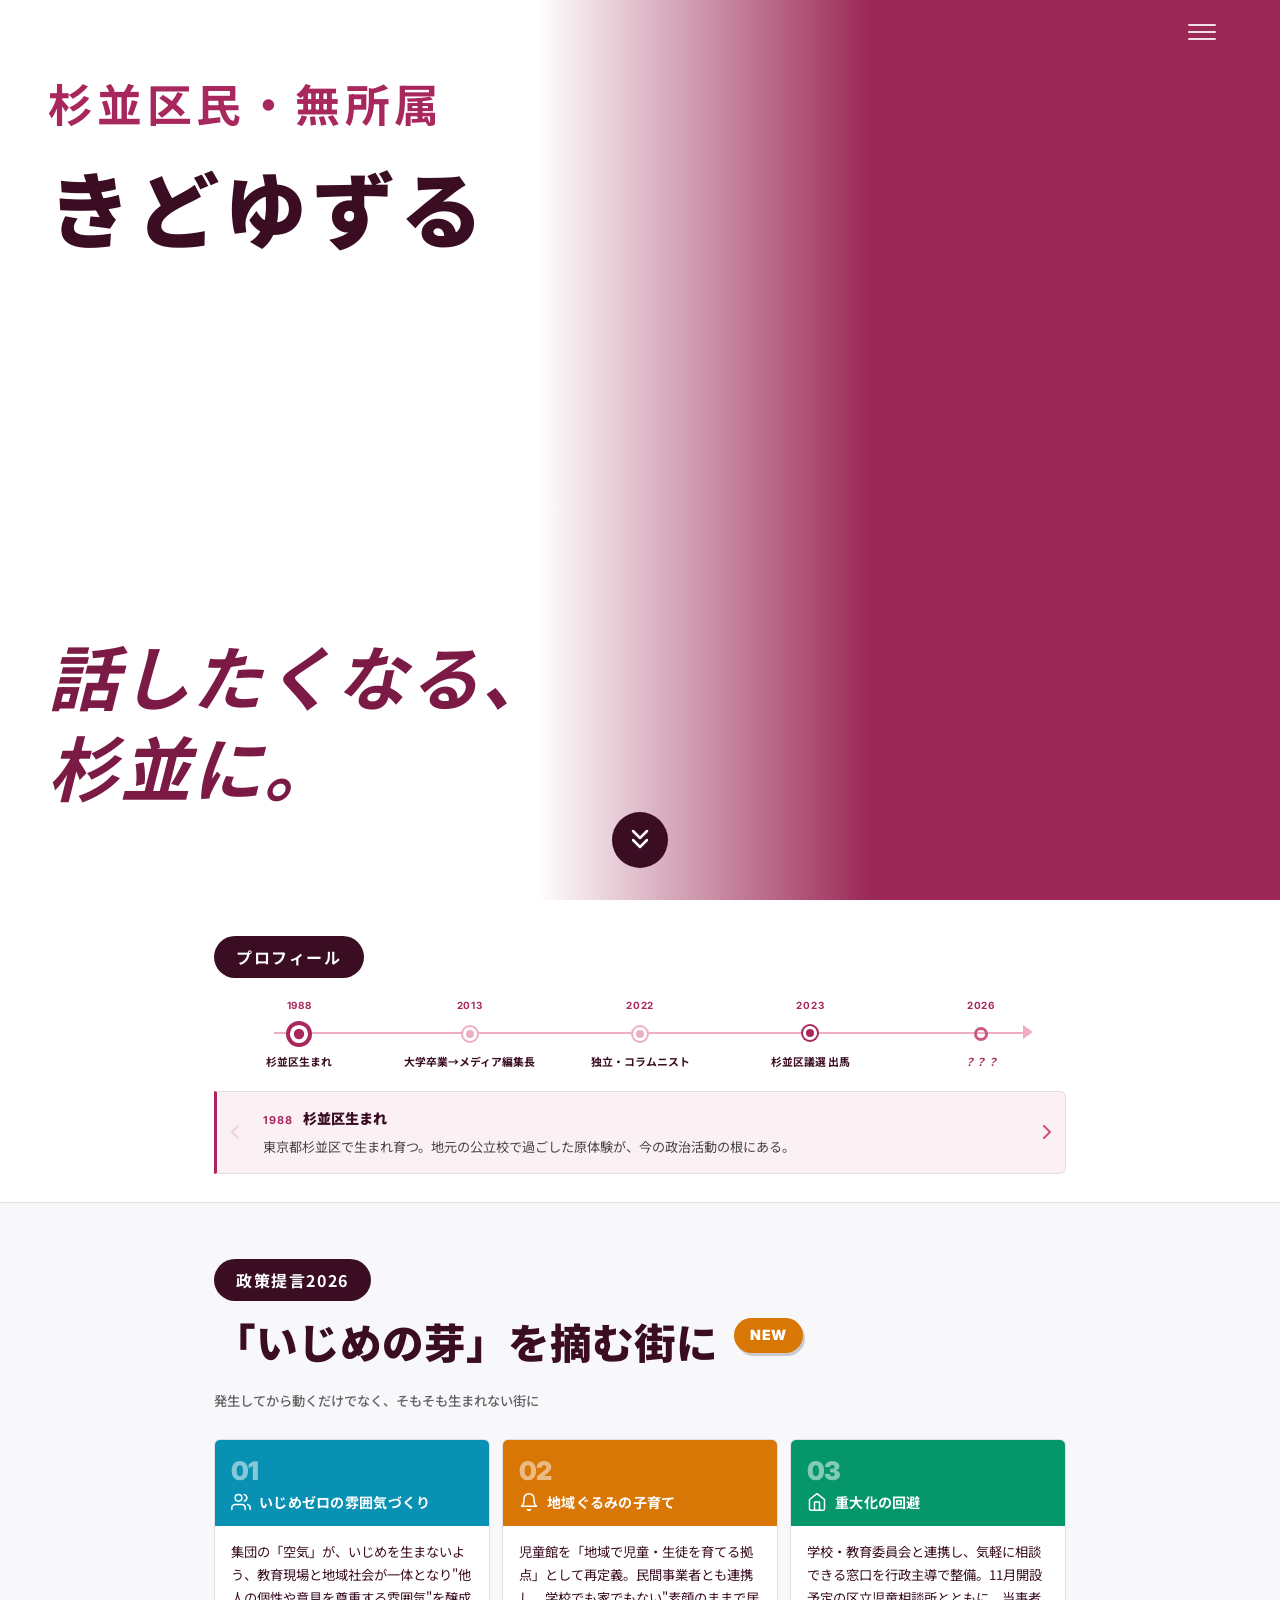
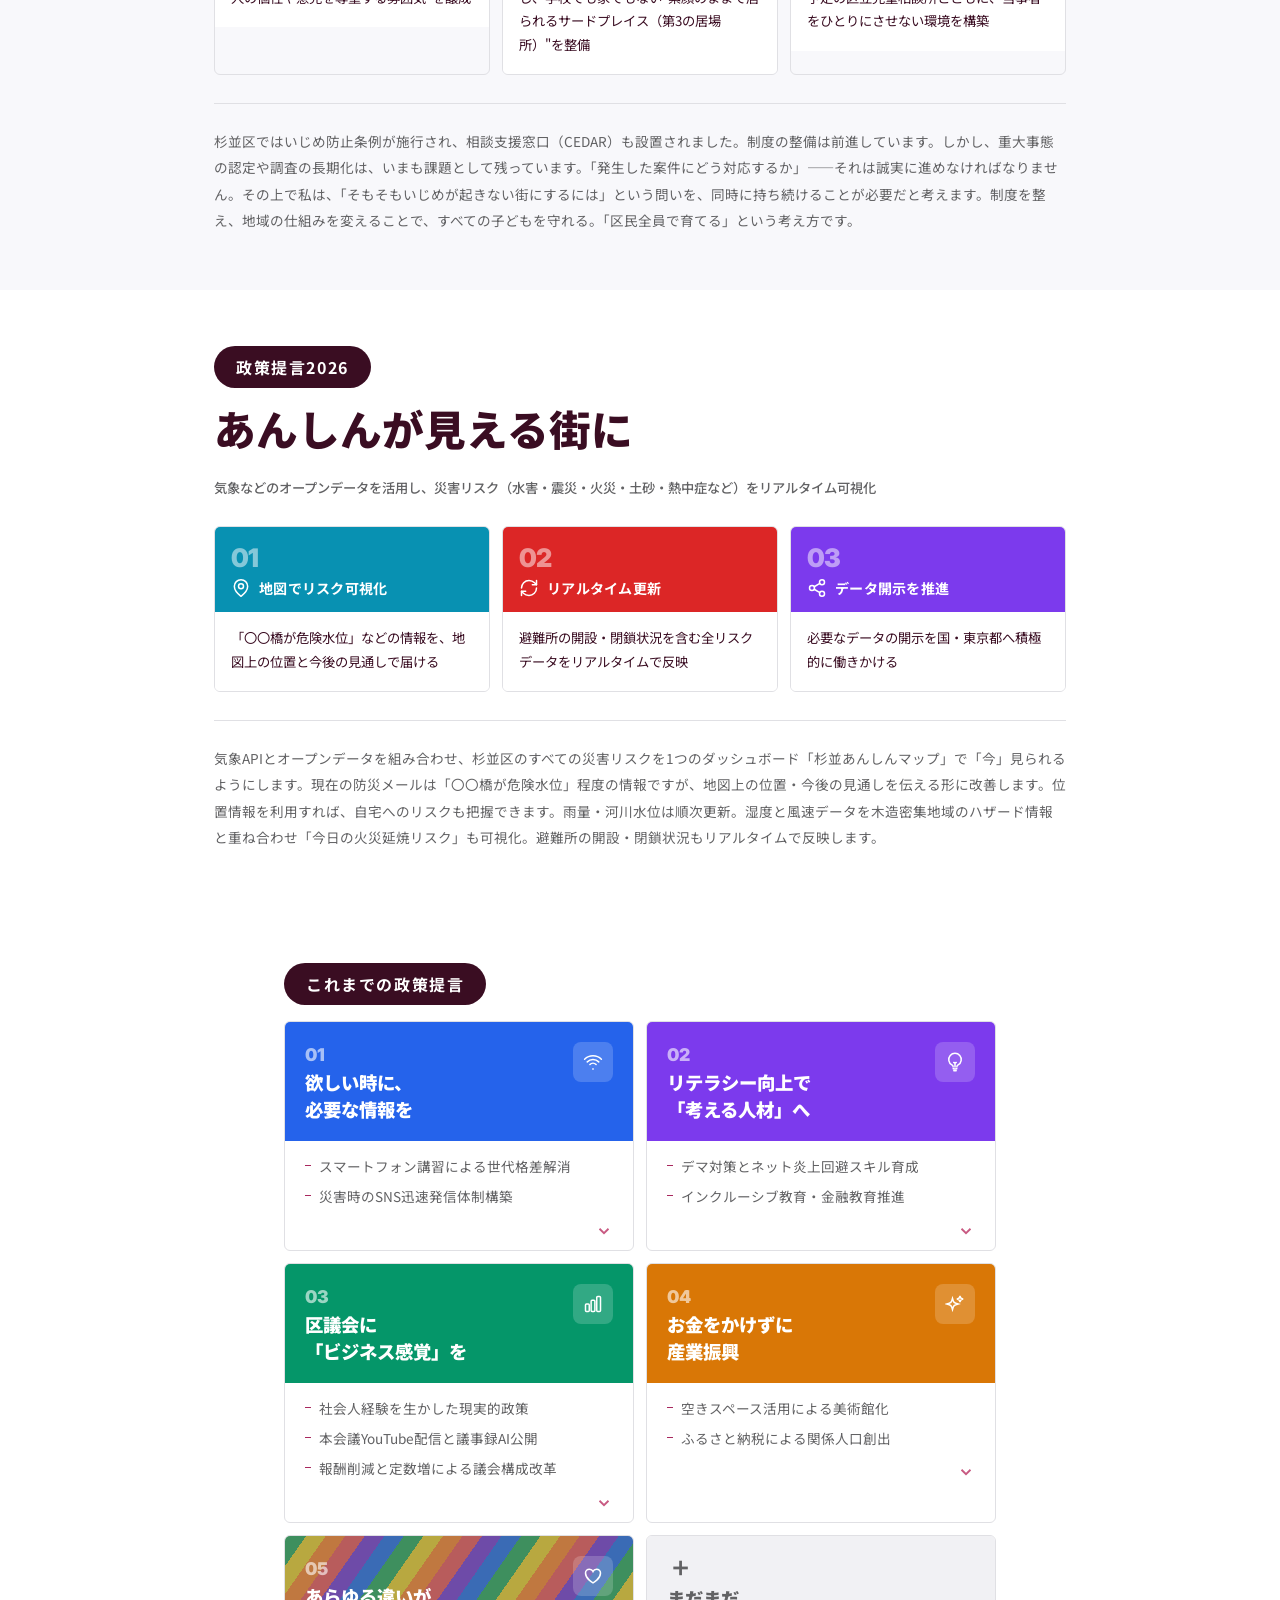
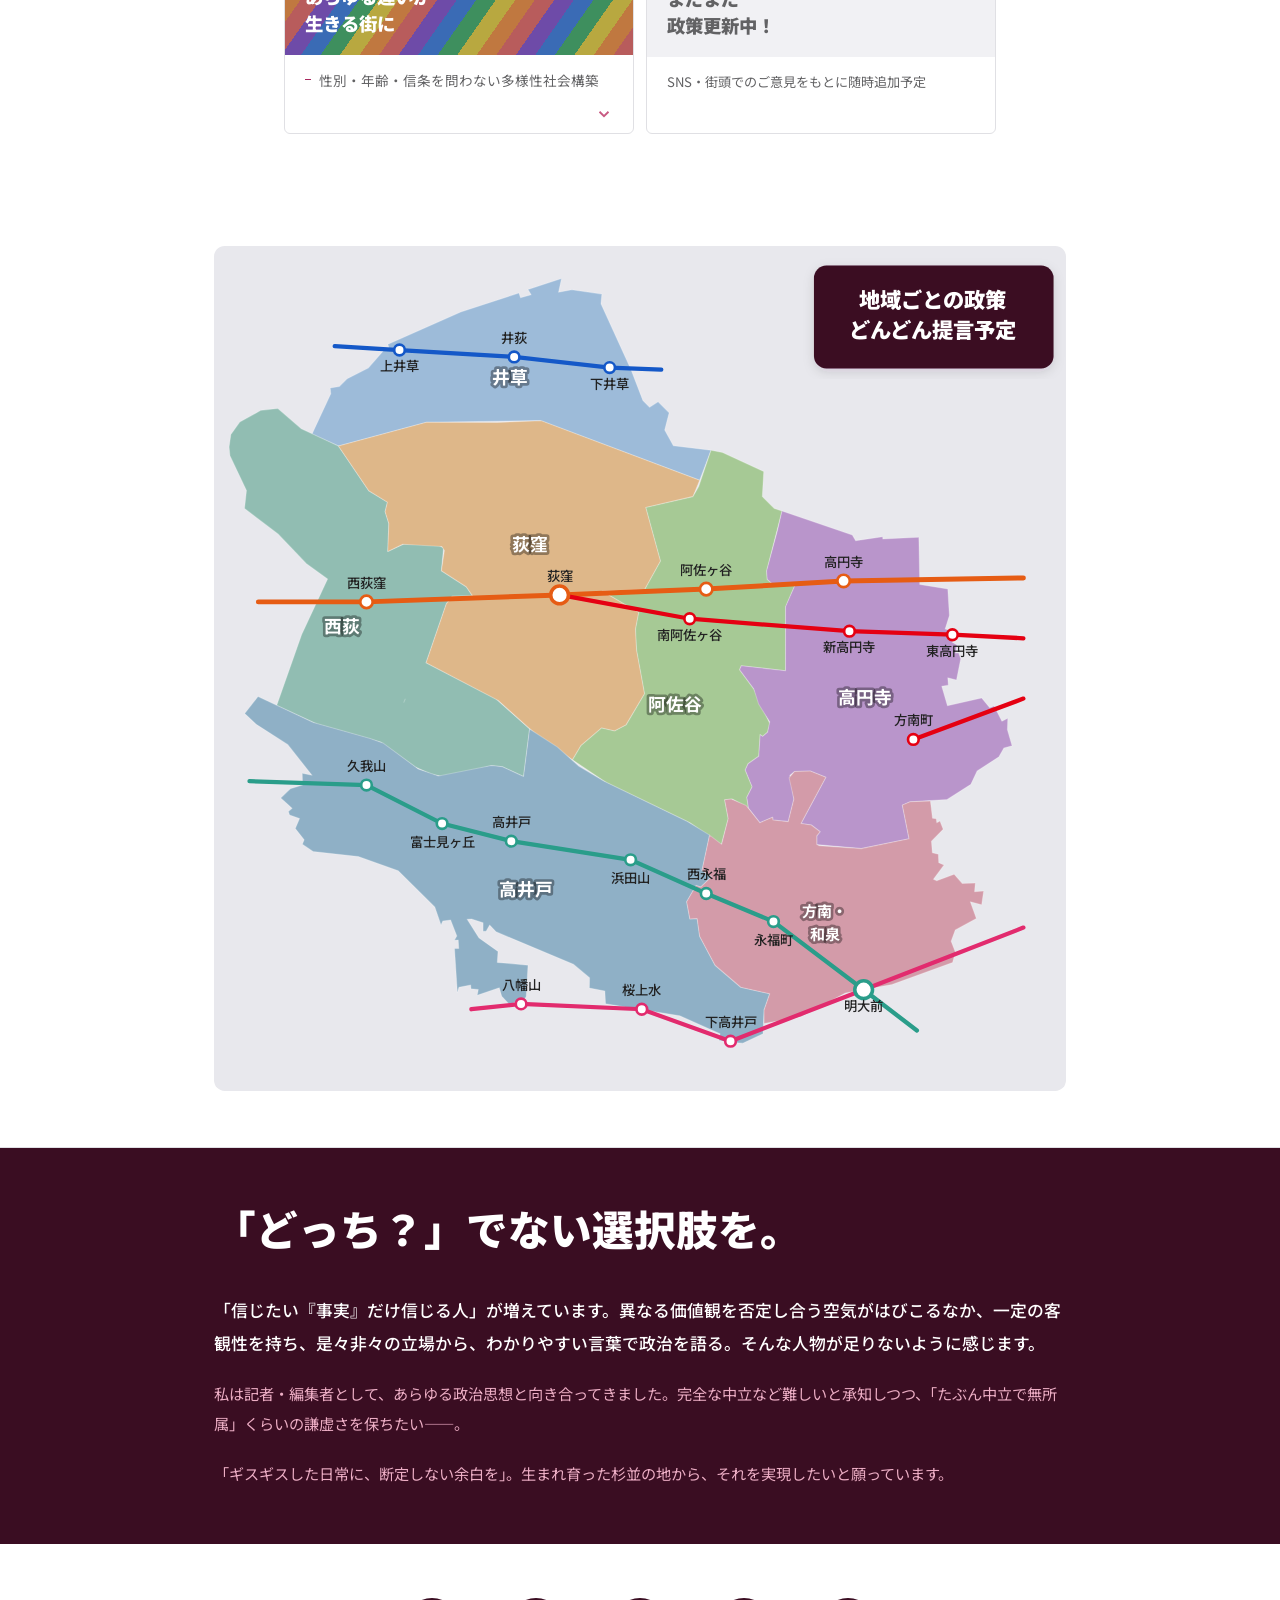
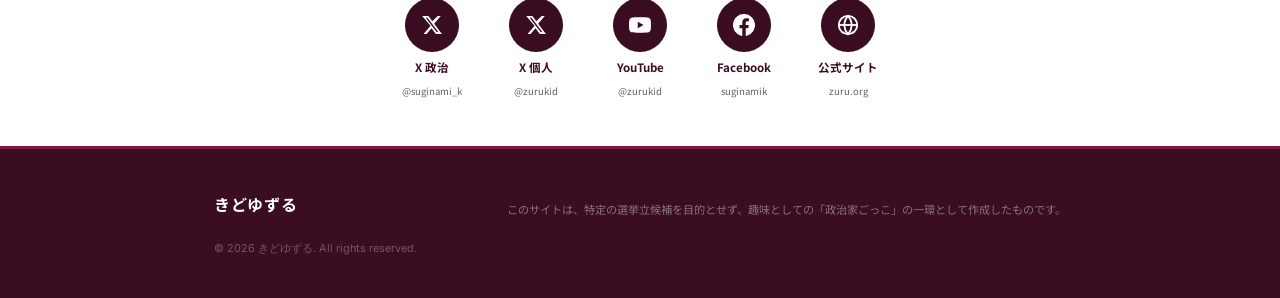
==== commit a3c9d588: "feat(map): 地域マップ刷新・駅位置精度向上・ヘッダーカードリデザイン - 7地域を40%白ミックスのパステルカラーに変更（文字可読性向上） - 路線追加：丸ノ内線（方南町支線含む）・京王本線" ====
--- a/index.html
+++ b/index.html
@@ -8,7 +8,7 @@
   <link rel="preconnect" href="https://fonts.googleapis.com">
   <link rel="preconnect" href="https://fonts.gstatic.com" crossorigin>
   <link href="https://fonts.googleapis.com/css2?family=Noto+Sans+JP:wght@300;400;500;700;900&family=Inter:wght@400;600;700;800;900&display=swap" rel="stylesheet">
-  <link rel="stylesheet" href="style.css?v=23">
+  <link rel="stylesheet" href="style.css?v=28">
 </head>
 <body>
 
@@ -20,6 +20,7 @@
         <a href="#profile" onclick="closeMenu()">プロフィール</a>
         <a href="#ijime" onclick="closeMenu()">政策提言2026</a>
         <a href="#policies" onclick="closeMenu()">基本政策</a>
+        <a href="#area-map" onclick="closeMenu()">地域マップ</a>
         <a href="#philosophy" onclick="closeMenu()">理念</a>
         <a href="#links" onclick="closeMenu()">SNS・リンク</a>
       </nav>
@@ -328,6 +329,108 @@
     </div>
   </section>
 
+  <!-- ========== AREA MAP ========== -->
+  <section id="area-map">
+    <div class="container">
+      <div class="area-map-wrap fade-in" style="transition-delay:0.06s">
+          <svg id="suginami-map" viewBox="0 0 480 476" xmlns="http://www.w3.org/2000/svg" aria-label="杉並区7地域マップ">
+            <rect width="480" height="476" fill="#E8E8ED" rx="6"/>
+            <path class="area-region" data-area="ikusa" fill="#9DBBD9" d="M234.9,69.6L218.0,32.5L218.5,27.1L201.6,24.7L194.1,26.1L195.8,18.3L176.9,24.5L178.7,27.5L172.7,29.2L171.8,26.5L139.0,37.2L98.0,55.4L98.7,58.2L95.7,58.7L86.9,68.8L75.0,74.8L70.6,79.2L65.5,80.0L65.8,83.2L55.2,106.0L70.1,112.7L119.7,99.3L183.8,98.3L273.6,132.0L280.0,115.1L258.8,112.5L253.9,103.7L256.4,94.0L250.2,87.8L245.4,90.9L241.6,87.0L234.9,69.6Z"/>
+            <path class="area-region" data-area="nishiogi" fill="#91BDB2" d="M49.2,103.0L36.0,91.6L26.4,92.6L14.5,99.2L9.5,106.2L8.5,113.2L9.0,118.1L18.3,137.8L17.2,147.9L36.1,162.2L52.1,179.0L64.0,187.6L49.4,218.9L35.3,258.9L58.0,269.3L93.8,279.4L113.1,293.4L122.2,297.5L128.8,298.9L137.3,297.7L156.3,292.7L162.5,293.4L174.4,298.9L177.8,272.1L158.8,255.1L119.5,234.8L130.9,201.6L134.3,197.3L145.6,197.0L142.1,192.0L128.1,183.0L129.3,170.1L126.3,168.5L107.0,167.9L97.9,172.1L98.5,156.4L96.4,149.7L97.7,144.3L87.2,137.9L70.1,112.7L49.2,103.0Z M107.0,257.0L107.7,255.3L107.0,257.0Z"/>
+            <path class="area-region" data-area="ogikubo" fill="#DEB789" d="M159.7,99.4L119.7,99.3L70.1,112.7L87.2,137.9L97.7,144.3L96.4,149.7L98.5,156.4L97.9,172.1L106.3,168.0L128.4,169.3L129.8,171.6L128.1,183.0L142.1,192.0L145.6,197.0L134.3,197.3L130.9,201.6L119.5,234.8L160.2,256.1L181.5,275.2L202.0,289.5L206.7,281.5L218.3,271.6L225.7,273.2L232.2,269.8L242.6,252.2L238.1,227.6L237.5,215.9L239.3,206.4L218.7,194.4L242.6,193.7L251.6,177.5L243.3,147.3L269.8,141.2L273.6,132.0L184.4,98.4L159.7,99.4Z"/>
+            <path class="area-region" data-area="asagaya" fill="#A6C995" d="M273.1,135.5L269.8,141.2L243.3,147.3L251.6,177.5L242.6,193.7L218.7,194.4L239.3,206.4L237.5,215.9L238.1,227.6L242.6,252.2L232.2,269.8L225.7,273.2L218.3,271.6L206.7,281.5L202.0,289.5L221.2,302.4L268.3,325.1L285.8,337.3L289.7,322.6L287.7,312.0L292.0,311.6L301.1,316.6L300.2,310.6L303.2,304.7L299.3,295.2L300.9,291.7L306.9,287.5L307.7,275.3L309.1,276.3L311.9,273.9L313.1,269.0L304.1,249.5L296.1,238.7L297.1,236.5L322.0,239.3L322.0,203.3L327.6,190.4L315.1,190.9L311.7,187.8L311.3,183.2L320.0,149.3L315.7,147.9L308.9,141.1L309.7,127.0L286.5,116.3L280.0,115.1L273.1,135.5Z"/>
+            <path class="area-region" data-area="koenji" fill="#B995CB" d="M317.5,160.1L311.3,183.2L311.7,187.8L315.1,190.9L327.6,190.4L322.0,203.3L322.0,239.3L297.1,236.5L296.1,238.7L304.1,249.5L306.8,258.0L313.1,268.1L311.9,273.9L309.1,276.3L307.7,275.3L306.9,287.5L300.9,291.7L299.3,295.2L303.2,304.7L300.2,310.6L301.1,316.6L307.5,324.9L314.7,321.8L314.9,323.4L323.5,324.3L326.7,311.6L324.4,298.2L327.0,296.1L335.9,295.8L344.7,299.3L330.7,325.4L336.5,326.2L341.5,330.0L339.6,332.3L339.6,337.2L364.7,339.5L391.6,334.0L387.8,315.0L392.2,313.1L413.0,311.8L426.4,303.3L429.9,295.8L442.2,287.8L445.0,282.8L449.6,281.6L447.0,272.6L447.2,266.1L443.9,267.7L439.5,259.1L437.0,260.1L432.5,254.6L413.2,259.0L410.0,248.1L413.7,247.4L413.4,243.2L418.3,244.5L420.7,232.5L419.5,229.3L417.7,229.3L418.6,224.8L415.9,223.3L416.1,217.0L411.9,215.8L414.3,208.2L413.4,193.2L397.6,190.7L397.1,164.1L376.8,165.1L376.7,163.8L361.5,166.0L359.6,162.8L320.0,149.3L317.5,160.1Z"/>
+            <path class="area-region" data-area="takaido" fill="#8FB0C6" d="M88.0,277.5L56.0,268.5L24.8,253.8L17.3,263.4L23.8,269.5L41.5,280.8L55.2,298.2L49.7,297.1L49.9,303.6L43.0,305.8L37.6,311.0L44.0,316.8L41.9,318.6L42.6,320.6L48.2,322.5L45.8,328.2L50.8,334.5L49.8,337.0L55.8,341.1L81.3,343.9L103.8,352.0L124.4,372.4L127.9,382.5L128.9,380.3L133.3,379.7L136.8,388.7L135.4,391.2L137.6,391.0L137.9,395.8L135.5,395.8L137.1,420.6L138.0,417.6L144.6,416.3L144.8,418.5L148.9,418.9L148.3,422.1L160.7,417.9L162.1,422.7L166.7,427.6L171.8,424.8L169.9,428.5L173.0,427.5L175.9,422.8L176.9,405.2L159.6,403.6L160.0,397.4L149.3,389.8L142.6,379.3L145.1,379.2L151.6,381.3L151.6,386.1L153.3,386.1L155.3,382.6L158.9,386.4L202.5,404.6L211.6,412.2L211.5,418.0L220.2,419.7L220.6,426.9L262.4,433.7L285.1,443.8L284.5,447.5L289.0,448.5L297.9,449.1L309.3,443.8L309.9,430.4L313.1,421.3L296.8,417.6L282.3,405.2L273.6,388.9L272.2,378.9L268.1,379.1L266.3,369.5L271.6,360.3L274.2,361.2L280.3,355.3L274.9,351.9L279.2,331.9L266.7,324.2L219.8,301.6L205.6,293.1L193.5,282.3L177.8,272.1L174.4,298.9L162.5,293.4L156.3,292.7L126.5,298.6L115.0,294.6L95.5,280.2L88.0,277.5Z"/>
+            <path class="area-region" data-area="honan" fill="#D39BA9" d="M314.7,321.8L307.5,324.9L299.8,315.2L291.4,311.5L287.7,312.0L289.7,322.6L286.0,337.1L279.2,331.9L274.9,351.9L280.3,355.3L274.2,361.2L271.6,360.3L266.3,369.5L268.1,379.1L272.2,378.9L273.6,388.9L282.3,405.2L296.8,417.6L313.1,421.3L309.9,430.4L309.9,438.0L330.7,434.3L355.7,420.9L382.0,416.1L416.1,403.7L417.7,397.9L415.3,391.7L417.6,385.4L429.5,378.9L426.1,369.5L432.5,371.1L433.6,363.4L428.5,363.8L428.9,358.9L421.6,359.2L417.0,353.9L407.2,357.6L405.3,356.8L411.3,348.7L408.3,347.4L408.1,342.7L404.7,341.8L404.2,335.3L410.8,328.6L409.0,324.0L407.2,324.9L406.9,322.7L404.8,322.4L403.6,312.7L392.2,313.1L387.8,315.0L391.6,334.0L364.7,339.5L341.0,337.9L339.6,337.2L339.6,332.3L341.5,330.0L336.5,326.2L330.7,325.4L344.7,299.3L335.9,295.8L327.0,296.1L324.0,299.6L326.7,311.6L323.5,324.3L314.9,323.4L314.7,321.8Z"/>
+
+            <path class="train-line train-chuo" d="M25,200.5L85.9,200.5L194.7,196.6L277.3,193.3L354.7,188.7L456,187.0"/>
+            <path class="train-line train-seibu" d="M252,69.7L222.9,68.5L169.1,62.5L104.5,58.6L68,56.4"/>
+            <path class="train-line train-keio" d="M20,301.5L85.9,303.7L128.5,325.4L167.5,335.3L234.7,345.8L277.3,364.8L315.2,380.6L366,419L396,442"/>
+            <path class="train-line train-marunouchi" d="M194.7,196.6L268,210L358,217L416,219L456,221"/>
+            <path class="train-line train-marunouchi" d="M456,255L394,278"/>
+            <path class="train-line train-keio-main" d="M456,384L366,419L291,448L241,430L173,427L145,430"/>
+            <circle cx="85.9" cy="200.5" r="3.5" fill="#fff" stroke="#E65C14" stroke-width="1.5"/>
+            <text x="85.9" y="192.5" class="station-label" text-anchor="middle">西荻窪</text>
+            <circle cx="194.7" cy="196.6" r="5" fill="#fff" stroke="#E65C14" stroke-width="2"/>
+            <text x="194.7" y="188.6" class="station-label" text-anchor="middle">荻窪</text>
+            <circle cx="277.3" cy="193.3" r="3.5" fill="#fff" stroke="#E65C14" stroke-width="1.5"/>
+            <text x="277.3" y="185.3" class="station-label" text-anchor="middle">阿佐ヶ谷</text>
+            <circle cx="354.7" cy="188.7" r="3.5" fill="#fff" stroke="#E65C14" stroke-width="1.5"/>
+            <text x="354.7" y="180.7" class="station-label" text-anchor="middle">高円寺</text>
+            <circle cx="222.9" cy="68.5" r="3" fill="#fff" stroke="#1458C8" stroke-width="1.5"/>
+            <text x="222.9" y="80.5" class="station-label" text-anchor="middle">下井草</text>
+            <circle cx="169.1" cy="62.5" r="3" fill="#fff" stroke="#1458C8" stroke-width="1.5"/>
+            <text x="169.1" y="54.5" class="station-label" text-anchor="middle">井荻</text>
+            <circle cx="104.5" cy="58.6" r="3" fill="#fff" stroke="#1458C8" stroke-width="1.5"/>
+            <text x="104.5" y="70.6" class="station-label" text-anchor="middle">上井草</text>
+            <circle cx="85.9" cy="303.7" r="3" fill="#fff" stroke="#2A9D8A" stroke-width="1.5"/>
+            <text x="85.9" y="295.7" class="station-label" text-anchor="middle">久我山</text>
+            <circle cx="128.5" cy="325.4" r="3" fill="#fff" stroke="#2A9D8A" stroke-width="1.5"/>
+            <text x="128.5" y="338.4" class="station-label" text-anchor="middle">富士見ヶ丘</text>
+            <circle cx="167.5" cy="335.3" r="3" fill="#fff" stroke="#2A9D8A" stroke-width="1.5"/>
+            <text x="167.5" y="327.3" class="station-label" text-anchor="middle">高井戸</text>
+            <circle cx="234.7" cy="345.8" r="3" fill="#fff" stroke="#2A9D8A" stroke-width="1.5"/>
+            <text x="234.7" y="358.8" class="station-label" text-anchor="middle">浜田山</text>
+            <circle cx="277.3" cy="364.8" r="3" fill="#fff" stroke="#2A9D8A" stroke-width="1.5"/>
+            <text x="277.3" y="356.8" class="station-label" text-anchor="middle">西永福</text>
+            <circle cx="315.2" cy="380.6" r="3" fill="#fff" stroke="#2A9D8A" stroke-width="1.5"/>
+            <text x="315.2" y="393.6" class="station-label" text-anchor="middle">永福町</text>
+            <circle cx="366" cy="419" r="5" fill="#fff" stroke="#2A9D8A" stroke-width="2"/>
+            <text x="366" y="431" class="station-label" text-anchor="middle">明大前</text>
+            <circle cx="268" cy="210" r="3" fill="#fff" stroke="#E50012" stroke-width="1.5"/>
+            <text x="268" y="222" class="station-label" text-anchor="middle">南阿佐ヶ谷</text>
+            <circle cx="358" cy="217" r="3" fill="#fff" stroke="#E50012" stroke-width="1.5"/>
+            <text x="358" y="229" class="station-label" text-anchor="middle">新高円寺</text>
+            <circle cx="416" cy="219" r="3" fill="#fff" stroke="#E50012" stroke-width="1.5"/>
+            <text x="416" y="231" class="station-label" text-anchor="middle">東高円寺</text>
+            <circle cx="394" cy="278" r="3" fill="#fff" stroke="#E50012" stroke-width="1.5"/>
+            <text x="394" y="270" class="station-label" text-anchor="middle">方南町</text>
+            <circle cx="291" cy="448" r="3" fill="#fff" stroke="#E22B6E" stroke-width="1.5"/>
+            <text x="291" y="440" class="station-label" text-anchor="middle">下高井戸</text>
+            <circle cx="241" cy="430" r="3" fill="#fff" stroke="#E22B6E" stroke-width="1.5"/>
+            <text x="241" y="422" class="station-label" text-anchor="middle">桜上水</text>
+            <circle cx="173" cy="427" r="3" fill="#fff" stroke="#E22B6E" stroke-width="1.5"/>
+            <text x="173" y="419" class="station-label" text-anchor="middle">八幡山</text>
+            <text class="area-label" x="167" y="78" text-anchor="middle">井草</text>
+            <text class="area-label" x="72" y="218" text-anchor="middle">西荻</text>
+            <text class="area-label" x="178" y="172" text-anchor="middle">荻窪</text>
+            <text class="area-label" x="260" y="262" text-anchor="middle">阿佐谷</text>
+            <text class="area-label" x="367" y="258" text-anchor="middle">高円寺</text>
+            <text class="area-label" x="176" y="366" text-anchor="middle">高井戸</text>
+            <text class="area-label area-label-sm" x="344" y="378" text-anchor="middle">方南・</text>
+            <text class="area-label area-label-sm" x="344" y="391" text-anchor="middle">和泉</text>
+            <defs>
+              <filter id="hdr-shadow" x="-10%" y="-10%" width="120%" height="120%">
+                <feDropShadow dx="0" dy="2" stdDeviation="3" flood-color="#3A0D22" flood-opacity="0.13"/>
+              </filter>
+            </defs>
+            <!-- Section header card -->
+            <rect x="338" y="11" width="135" height="58" rx="7" fill="#3A0D22" filter="url(#hdr-shadow)" pointer-events="none"/>
+            <text x="405" y="35" text-anchor="middle" font-family="'Noto Sans JP',sans-serif" font-size="12" font-weight="900" fill="#fff" pointer-events="none">地域ごとの政策</text>
+            <text x="405" y="52" text-anchor="middle" font-family="'Noto Sans JP',sans-serif" font-size="12" font-weight="900" fill="#fff" pointer-events="none">どんどん提言予定</text>
+          </svg>
+      </div>
+      <div id="area-overlay" class="area-overlay" hidden>
+        <div class="area-overlay-backdrop" id="area-overlay-backdrop"></div>
+        <div class="area-overlay-sheet">
+          <button class="area-overlay-close" id="area-overlay-close" aria-label="閉じる">✕</button>
+          <div class="area-panel-header">
+            <h3 id="area-panel-name"></h3>
+            <p id="area-panel-sub"></p>
+          </div>
+          <div class="area-panel-block">
+            <p class="area-panel-block-ttl">課題</p>
+            <ul id="area-panel-issues"></ul>
+          </div>
+          <div class="area-panel-block">
+            <p class="area-panel-block-ttl">提案</p>
+            <ul id="area-panel-proposals"></ul>
+          </div>
+        </div>
+      </div>
+    </div>
+  </section>
+
   <!-- ========== PHILOSOPHY ========== -->
   <section id="philosophy">
     <div class="container">
@@ -398,6 +501,7 @@
           <a href="#profile">プロフィール</a>
           <a href="#ijime">政策提言2026</a>
           <a href="#policies">基本政策</a>
+          <a href="#area-map">地域マップ</a>
           <a href="#philosophy">理念</a>
           <a href="#links">SNS・リンク</a>
         </nav>
@@ -511,6 +615,79 @@
       // デフォルトで「杉並区生まれ」を開く
       if (items.length > 0) openDetail(0);
     })();
+
+    // Area map
+    (function() {
+      var AREA_DATA = {
+        ikusa: {
+          name: '井草地域', sub: '下井草・井荻・上井草', color: '#5C8DBF',
+          issues: ['西武線の踏切渋滞', '商店街の空き店舗増加', 'バス路線が弱い'],
+          proposals: ['踏切の立体交差化推進', '若手事業者向け店舗マッチング', 'コミュニティバス充実']
+        },
+        nishiogi: {
+          name: '西荻地域', sub: '西荻北・西荻南・松庵・善福寺・宮前', color: '#47917F',
+          issues: ['個性的な商店街の後継者不足', '善福寺川沿いの浸水リスク', '自転車駐輪場不足'],
+          proposals: ['商店継承マッチング支援', '善福寺川流域の浸水対策', '駅周辺の立体駐輪場整備']
+        },
+        ogikubo: {
+          name: '荻窪地域', sub: '荻窪・上荻・今川・桃井・清水・南荻窪・天沼・本天沼', color: '#C8873A',
+          issues: ['放置自転車・駅前の混雑', '高齢者の買い物困難', '木造密集地域の防火対策'],
+          proposals: ['サイクルポート整備', '移動スーパー・宅配連携支援', '不燃化助成金の拡充']
+        },
+        asagaya: {
+          name: '阿佐谷地域', sub: '阿佐谷北・阿佐谷南・成田東・成田西', color: '#6AA54E',
+          issues: ['区役所手続きの煩雑さ', '児童館の利用率低下', '七夕後の集客継続'],
+          proposals: ['行政手続きのデジタル化', '児童館のサードプレイス化', '通年イベント企画支援']
+        },
+        koenji: {
+          name: '高円寺地域', sub: '高円寺北・高円寺南・梅里・和田・堀ノ内・松ノ木', color: '#8B4FA8',
+          issues: ['夜間騒音と生活環境の課題', '空き店舗の増加', '若者の定住促進'],
+          proposals: ['深夜営業ガイドライン整備', 'クリエイター向け店舗支援', 'シェアハウス整備補助']
+        },
+        takaido: {
+          name: '高井戸地域', sub: '高井戸東・高井戸西・上高井戸・下高井戸・久我山・浜田山', color: '#457CA0',
+          issues: ['緑地・玉川上水の保全', '宅地開発による緑地減少', '京王線駅のバリアフリー不足'],
+          proposals: ['緑道ボランティア制度拡充', '開発許可での緑地保全強化', 'エレベーター設置補助']
+        },
+        honan: {
+          name: '方南・和泉地域', sub: '方南・和泉・永福・大宮', color: '#B55870',
+          issues: ['神田川・妙正寺川の浸水被害', '商店街の衰退と空き地', '中央道・首都高の騒音'],
+          proposals: ['河川の遊水地整備', '空き地のポップアップ市場活用', '防音・緑化バッファ帯整備']
+        }
+      };
+
+      function showArea(id) {
+        var data = AREA_DATA[id];
+        if (!data) return;
+        document.querySelectorAll('.area-region').forEach(function(el) {
+          el.classList.toggle('selected', el.dataset.area === id);
+        });
+        var overlay = document.getElementById('area-overlay');
+        overlay.style.setProperty('--area-color', data.color);
+        document.getElementById('area-panel-name').textContent = data.name;
+        document.getElementById('area-panel-sub').textContent = data.sub;
+        document.getElementById('area-panel-issues').innerHTML =
+          data.issues.map(function() { return '<li></li>'; }).join('');
+        document.getElementById('area-panel-proposals').innerHTML =
+          data.proposals.map(function() { return '<li></li>'; }).join('');
+        overlay.hidden = false;
+        document.body.style.overflow = 'hidden';
+      }
+
+      function closeOverlay() {
+        document.getElementById('area-overlay').hidden = true;
+        document.querySelectorAll('.area-region').forEach(function(el) {
+          el.classList.remove('selected');
+        });
+        document.body.style.overflow = '';
+      }
+
+      document.getElementById('area-overlay-close').addEventListener('click', closeOverlay);
+      document.getElementById('area-overlay-backdrop').addEventListener('click', closeOverlay);
+      document.querySelectorAll('.area-region').forEach(function(el) {
+        el.addEventListener('click', function() { showArea(el.dataset.area); });
+      });
+    })();
   </script>
 </body>
 </html>
--- a/style.css
+++ b/style.css
@@ -3,6 +3,8 @@
    カラーパレット: Light Blue
    https://www.digital.go.jp/resources/dashboard-guidebook
 ============================================================ */
+
+[hidden] { display: none !important; }
 
 /* ---- Design Tokens (Burgundy Palette) ---- */
 :root {
@@ -2591,3 +2593,163 @@
 @media (max-width: 600px) {
   .ijime-pillars { grid-template-columns: 1fr; }
 }
+
+/* ============================================================
+   AREA MAP SECTION
+============================================================ */
+#area-map {
+  background: #fff;
+  padding: 56px 0;
+  border-bottom: 1px solid var(--border);
+}
+#area-map > .container { max-width: 900px; }
+
+.area-map-intro {
+  font-size: 0.88rem;
+  color: var(--text-label);
+  margin-bottom: 1.5rem;
+}
+
+.area-map-wrap {
+  max-width: 100%;
+}
+
+#suginami-map {
+  width: 100%;
+  display: block;
+  cursor: pointer;
+  border-radius: 8px;
+  overflow: hidden;
+}
+
+.area-region {
+  transition: filter 0.14s;
+  cursor: pointer;
+  stroke: rgba(255,255,255,0.25);
+  stroke-width: 0.6;
+  stroke-linejoin: round;
+}
+.area-region:hover { filter: brightness(1.12); }
+.area-region.selected {
+  stroke: #fff;
+  stroke-width: 3;
+  filter: brightness(0.88);
+}
+
+.train-line {
+  fill: none;
+  stroke-linecap: round;
+  pointer-events: none;
+}
+.train-chuo       { stroke: #E65C14; stroke-width: 2.8; }
+.train-seibu      { stroke: #1458C8; stroke-width: 2.4; }
+.train-keio       { stroke: #2A9D8A; stroke-width: 2.4; }
+.train-marunouchi { stroke: #E50012; stroke-width: 2.4; }
+.train-keio-main  { stroke: #E22B6E; stroke-width: 2.4; }
+
+.station-label {
+  font-size: 7.5px;
+  fill: #222;
+  pointer-events: none;
+  font-family: 'Noto Sans JP', sans-serif;
+  font-weight: 500;
+}
+
+.area-label {
+  font-size: 10px;
+  font-weight: 700;
+  fill: #fff;
+  pointer-events: none;
+  text-anchor: middle;
+  font-family: 'Noto Sans JP', sans-serif;
+  paint-order: stroke;
+  stroke: rgba(0,0,0,0.35);
+  stroke-width: 3px;
+  stroke-linejoin: round;
+}
+.area-label-sm { font-size: 8.5px; }
+
+/* Overlay */
+.area-overlay {
+  position: fixed;
+  inset: 0;
+  z-index: 1000;
+  display: flex;
+  align-items: center;
+  justify-content: center;
+  padding: 16px;
+}
+.area-overlay-backdrop {
+  position: absolute;
+  inset: 0;
+  background: rgba(0,0,0,0.35);
+}
+.area-overlay-sheet {
+  position: relative;
+  width: 100%;
+  max-width: 340px;
+  background: #fff;
+  border-radius: 14px;
+  padding: 16px 18px 22px;
+  max-height: 60vh;
+  overflow-y: auto;
+  border-top: 4px solid var(--area-color, #888);
+  box-shadow: 0 8px 32px rgba(0,0,0,0.18);
+}
+.area-overlay-close {
+  position: absolute;
+  top: 10px;
+  right: 12px;
+  background: none;
+  border: none;
+  font-size: 1rem;
+  color: var(--text-label);
+  cursor: pointer;
+  padding: 3px 7px;
+  border-radius: 4px;
+  line-height: 1;
+}
+.area-overlay-close:hover { background: var(--lb-100); }
+
+.area-panel-header {
+  margin-bottom: 14px;
+  padding-bottom: 12px;
+  border-bottom: 3px solid var(--area-color, var(--lb-600));
+}
+.area-panel-header h3 {
+  font-size: 1.05rem;
+  font-weight: 900;
+  color: var(--lb-1200);
+  margin-bottom: 3px;
+}
+.area-panel-header p {
+  font-size: 0.72rem;
+  color: var(--text-label);
+}
+.area-panel-block { margin-bottom: 12px; }
+.area-panel-block-ttl {
+  font-size: 0.65rem;
+  font-weight: 700;
+  letter-spacing: 0.12em;
+  text-transform: uppercase;
+  color: var(--area-color, var(--lb-600));
+  margin-bottom: 6px;
+}
+.area-panel-block ul { list-style: none; padding: 0; margin: 0; }
+.area-panel-block ul li {
+  font-size: 0.82rem;
+  padding: 5px 0 5px 1.1rem;
+  position: relative;
+  color: var(--lb-1200);
+  line-height: 1.5;
+  border-bottom: 1px solid var(--border);
+}
+.area-panel-block ul li:last-child { border-bottom: none; }
+.area-panel-block ul li::before {
+  content: '▸';
+  position: absolute;
+  left: 0;
+  color: var(--area-color, var(--lb-600));
+  font-size: 0.7rem;
+  top: 6px;
+}
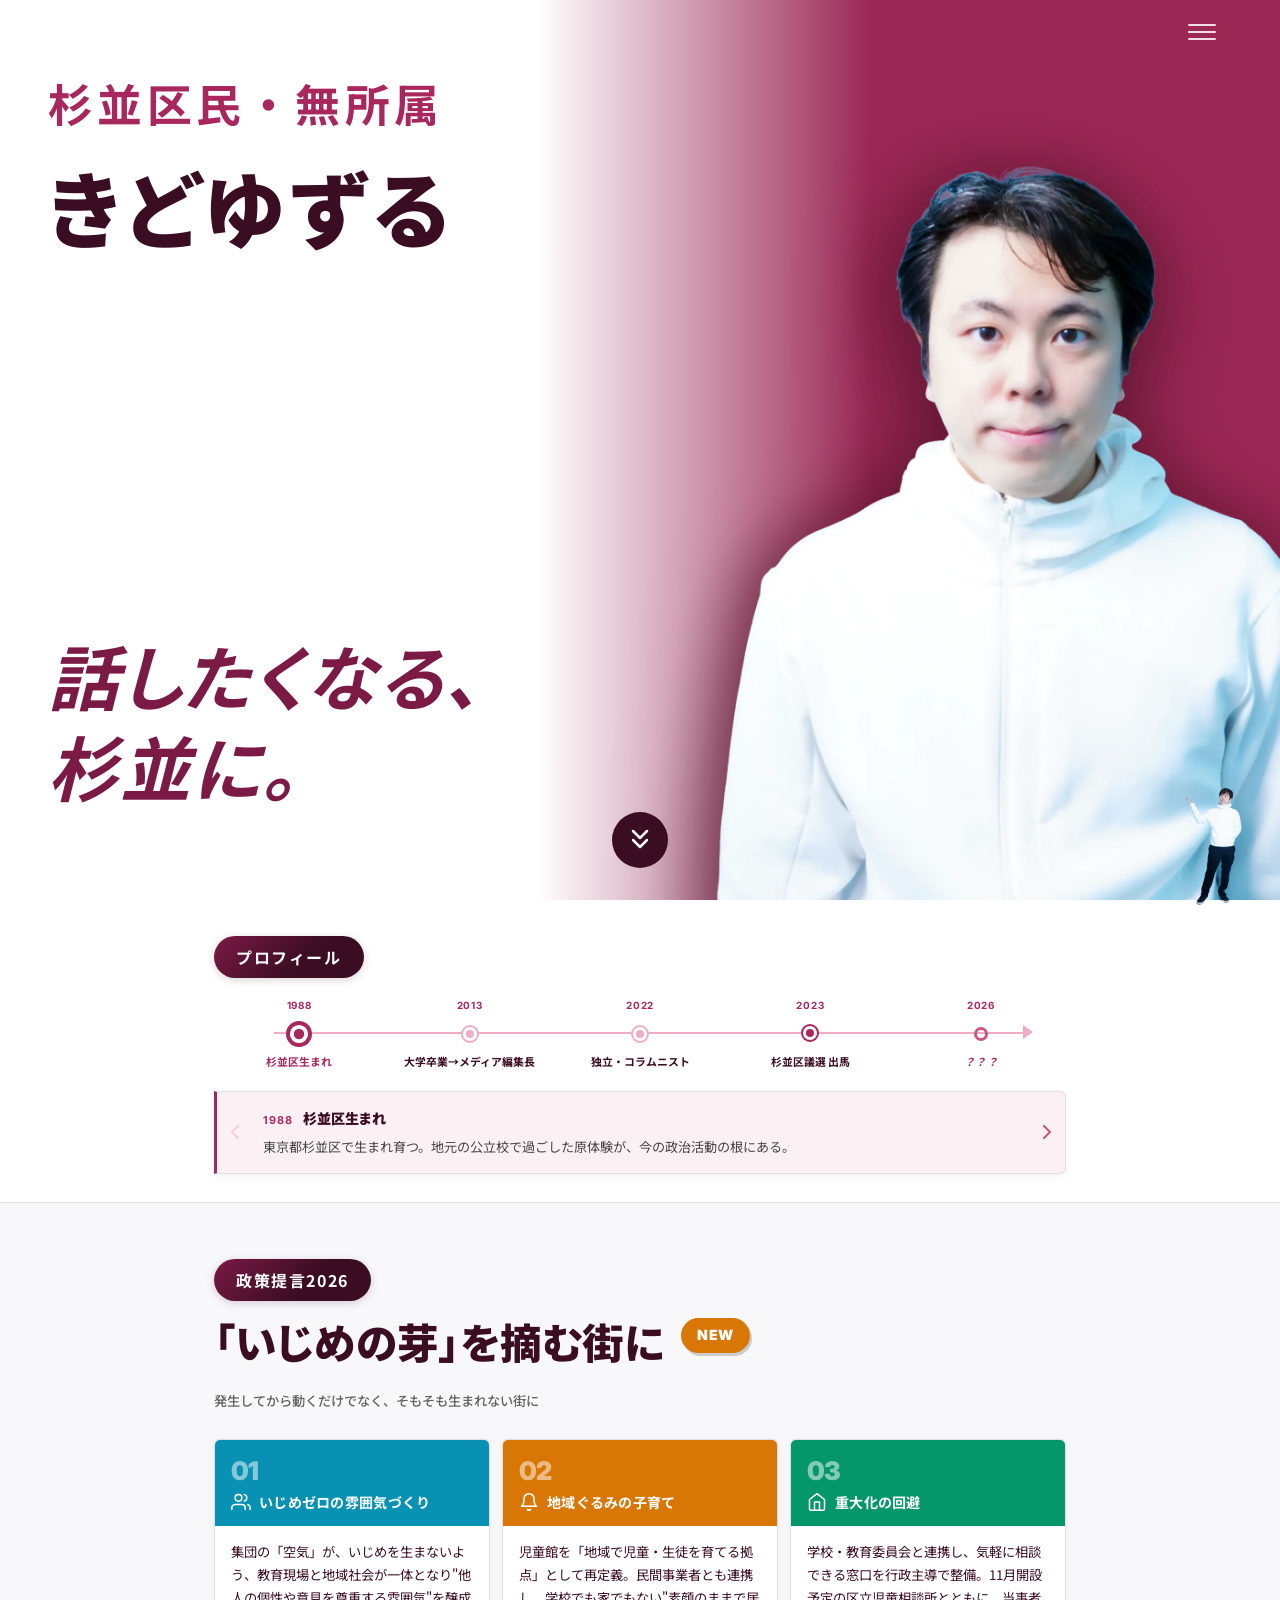
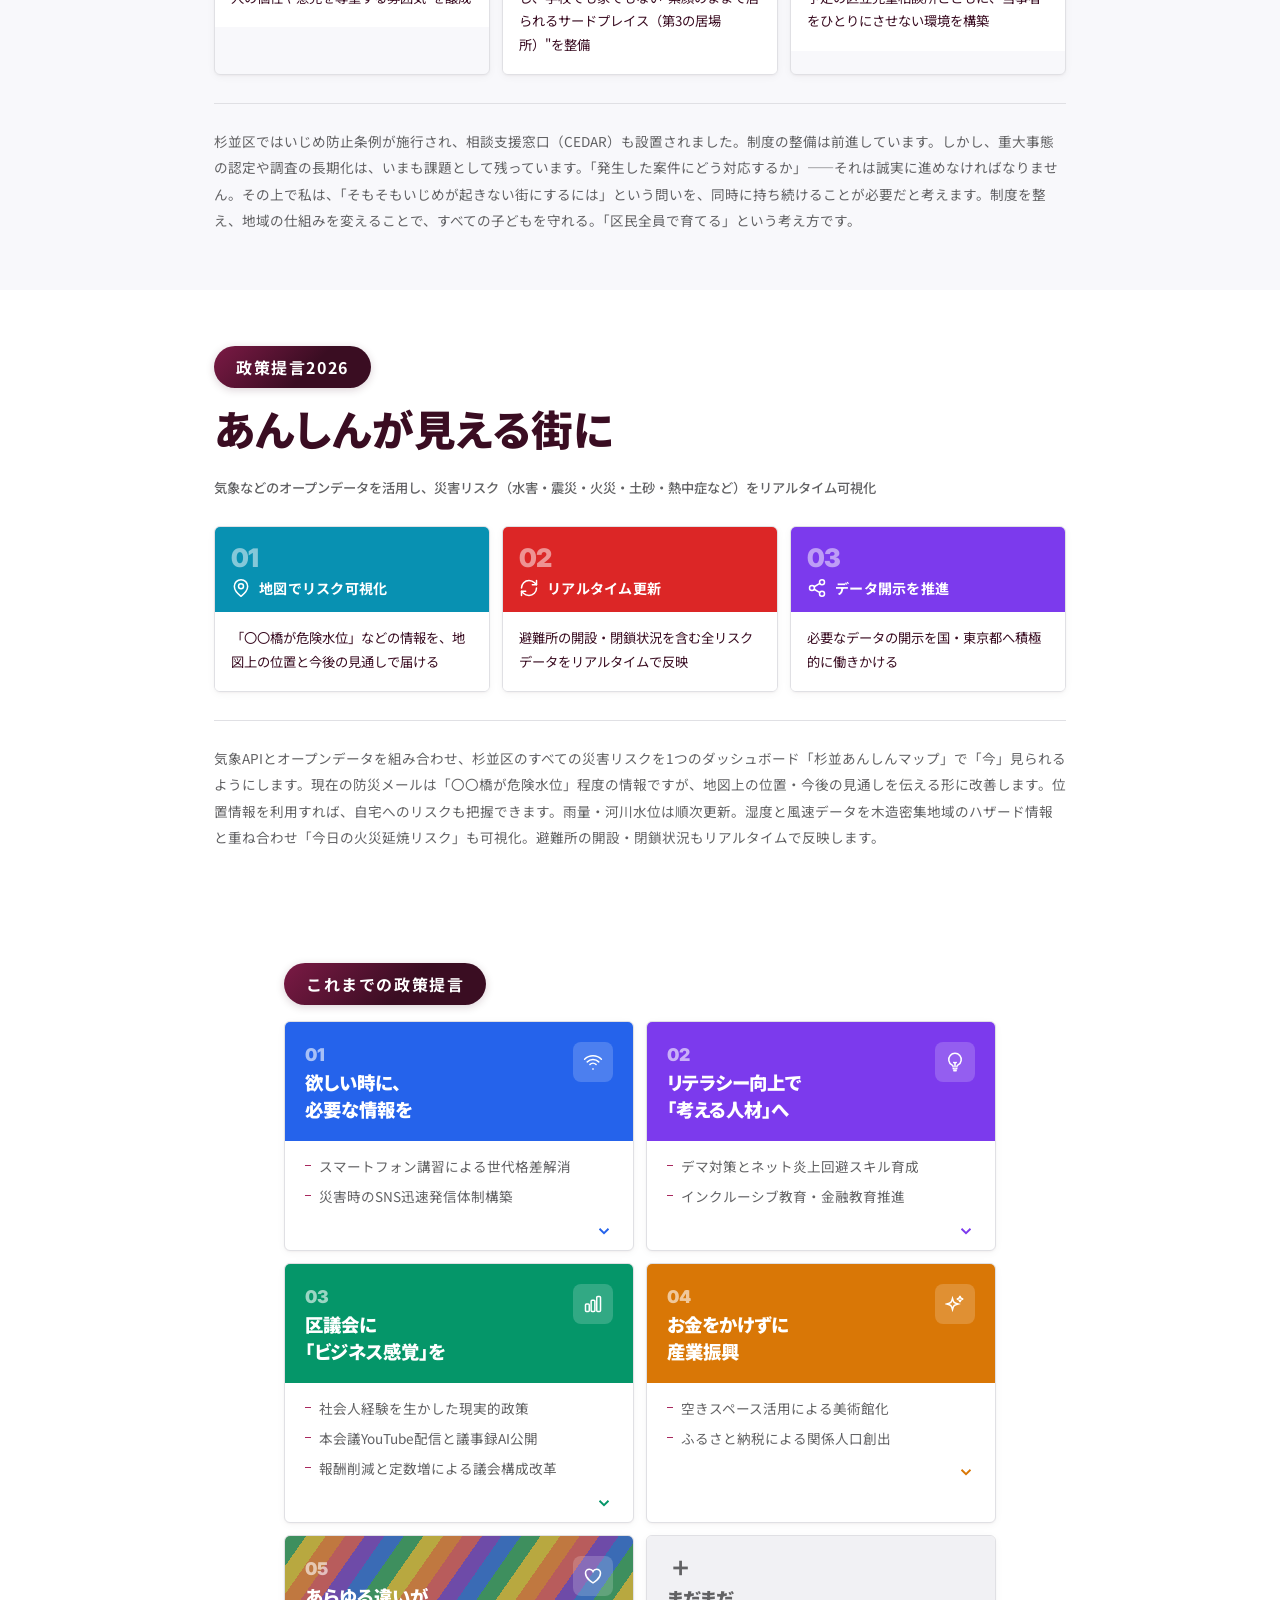
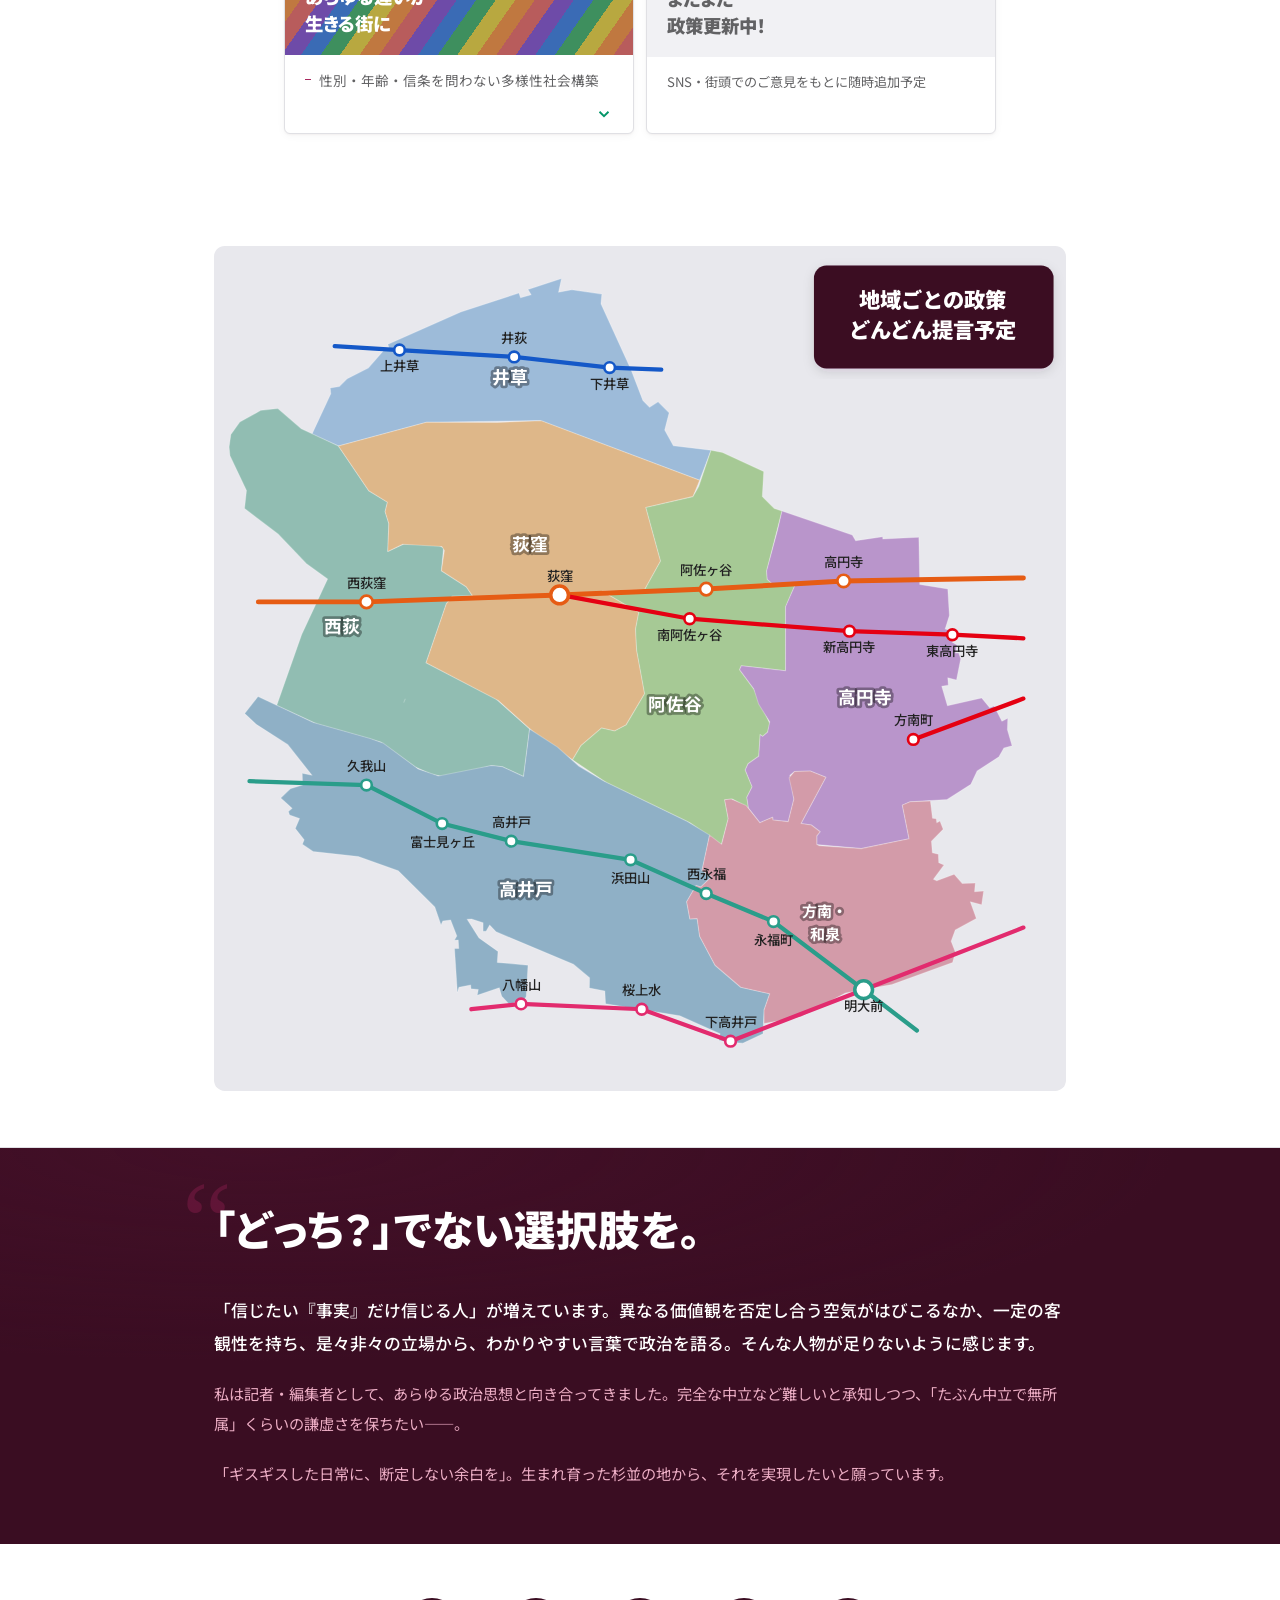
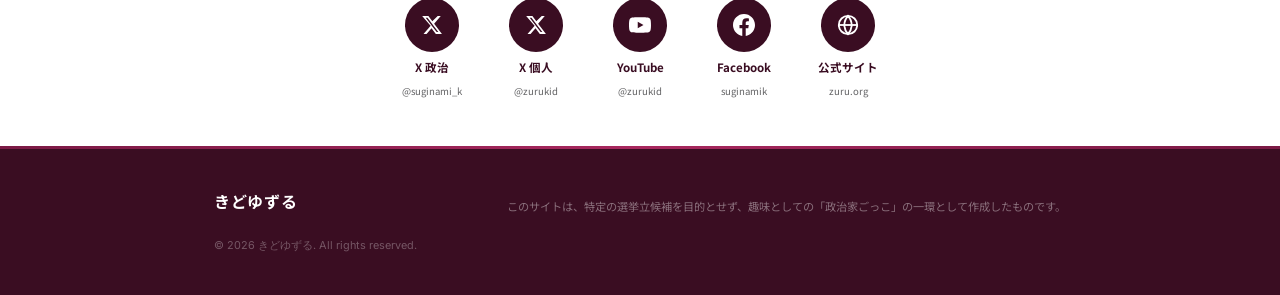
==== commit eb59ee19: "feat(v29): ビジュアルポリッシュ + WebP画像最適化 + 地域マップ表示バグ修正 - 画像: hero2.png(11.3MB)→hero2.webp(80KB)、photo.png(6" ====
--- a/index.html
+++ b/index.html
@@ -8,7 +8,8 @@
   <link rel="preconnect" href="https://fonts.googleapis.com">
   <link rel="preconnect" href="https://fonts.gstatic.com" crossorigin>
   <link href="https://fonts.googleapis.com/css2?family=Noto+Sans+JP:wght@300;400;500;700;900&family=Inter:wght@400;600;700;800;900&display=swap" rel="stylesheet">
-  <link rel="stylesheet" href="style.css?v=28">
+  <link rel="preload" as="image" href="hero2.webp" type="image/webp" fetchpriority="high">
+  <link rel="stylesheet" href="style.css?v=29">
 </head>
 <body>
 
@@ -33,7 +34,10 @@
   <!-- ========== HERO ========== -->
   <section id="hero">
     <div class="hero-bg-fig">
-      <img src="hero2.png" alt="きどゆずる" onerror="this.style.display='none'">
+      <picture>
+        <source srcset="hero2.webp" type="image/webp">
+        <img src="hero2.png" alt="きどゆずる" fetchpriority="high" decoding="async" onerror="this.style.display='none'">
+      </picture>
     </div>
     <div class="hero-content animate-1">
       <p class="hero-role">杉並区民・無所属</p>
@@ -52,7 +56,10 @@
 
   <!-- ========== MASCOT (fixed) ========== -->
   <div class="mascot" aria-hidden="true">
-    <img src="photo.png" alt="" id="mascotImg">
+    <picture>
+      <source srcset="photo.webp" type="image/webp">
+      <img src="photo.png" alt="" id="mascotImg" decoding="async">
+    </picture>
   </div>
 
   <!-- ========== PROFILE (timeline strip) ========== -->
@@ -656,6 +663,15 @@
         }
       };
 
+      function fillList(el, arr) {
+        el.innerHTML = '';
+        arr.forEach(function(t) {
+          var li = document.createElement('li');
+          li.textContent = t;
+          el.appendChild(li);
+        });
+      }
+
       function showArea(id) {
         var data = AREA_DATA[id];
         if (!data) return;
@@ -666,10 +682,8 @@
         overlay.style.setProperty('--area-color', data.color);
         document.getElementById('area-panel-name').textContent = data.name;
         document.getElementById('area-panel-sub').textContent = data.sub;
-        document.getElementById('area-panel-issues').innerHTML =
-          data.issues.map(function() { return '<li></li>'; }).join('');
-        document.getElementById('area-panel-proposals').innerHTML =
-          data.proposals.map(function() { return '<li></li>'; }).join('');
+        fillList(document.getElementById('area-panel-issues'), data.issues);
+        fillList(document.getElementById('area-panel-proposals'), data.proposals);
         overlay.hidden = false;
         document.body.style.overflow = 'hidden';
       }
--- a/style.css
+++ b/style.css
@@ -2753,3 +2753,158 @@
   font-size: 0.7rem;
   top: 6px;
 }
+
+/* ============================================================
+   v29 — Visual polish (デザイン基調・レイアウト不変のリッチ化)
+   - 深度: カードに多層シャドウ + ホバーリフト
+   - タイポ: 見出しにpalt詰め
+   - ヒーロー: テキスト3段ステージング
+   - アクセシビリティ: reduced-motion対応
+============================================================ */
+
+/* ---- Selection & anchor offset ---- */
+::selection { background: var(--lb-200); color: var(--lb-1200); }
+html { scroll-padding-top: 24px; }
+
+/* ---- 見出しの和文詰め（palt） ---- */
+.section-title, .hero-catch, .hero-name-lg, .policy-card-header h3,
+.tl-detail-label, .area-panel-header h3 {
+  font-feature-settings: "palt";
+}
+
+/* ---- ヒーロー: 3段ステージング入場 ---- */
+.hero-content .hero-role    { animation: fadeUp 0.55s 0.05s ease both; }
+.hero-content .hero-name-lg { animation: fadeUp 0.6s  0.18s ease both; }
+.hero-content .hero-catch   { animation: fadeUp 0.7s  0.38s ease both; }
+
+/* ヒーロー写真: ふわっと浮かび上がる */
+.hero-bg-fig { animation: heroFigIn 0.9s 0.25s cubic-bezier(0.16, 1, 0.3, 1) both; }
+@keyframes heroFigIn {
+  from { opacity: 0; transform: translateY(14px); }
+  to   { opacity: 1; transform: translateY(0); }
+}
+
+/* ---- カード深度: 多層シャドウ + ホバーリフト ---- */
+.ijime-pillar, .policy-card, .stat-item {
+  box-shadow: 0 1px 2px rgba(58,13,34,0.04), 0 2px 8px rgba(58,13,34,0.04);
+}
+.ijime-pillar, .stat-item {
+  transition: box-shadow 0.25s ease, transform 0.25s ease, background 0.15s;
+}
+/* policy-card は fade-in 入場と競合しないよう、visible後にのみリフト用transitionを適用 */
+.policy-card.visible {
+  transition: box-shadow 0.25s ease, transform 0.25s ease, background 0.15s;
+}
+.ijime-pillar:hover, .stat-item:hover {
+  transform: translateY(-3px);
+  box-shadow: 0 4px 10px rgba(58,13,34,0.07), 0 12px 28px rgba(58,13,34,0.09);
+}
+.policy-card:hover {
+  transform: translateY(-3px);
+  box-shadow: 0 4px 10px rgba(58,13,34,0.07), 0 12px 28px rgba(58,13,34,0.10);
+}
+/* fade-in と transform が競合しないよう、visible後のみリフト */
+.policy-card.fade-in:not(.visible):hover,
+.ijime-pillar.fade-in:not(.visible):hover { transform: translateY(36px); }
+
+/* 開閉チェブロン: カード色に追従 */
+.policy-chevron { color: var(--card-color, var(--lb-400)); }
+
+/* policy詳細の展開をなめらかに */
+.policy-detail { transition: max-height 0.5s cubic-bezier(0.4, 0, 0.2, 1); }
+
+/* ---- sec-tag: 平坦な単色 → 深みのあるグラデ ---- */
+.sec-tag {
+  background: linear-gradient(135deg, var(--lb-900) 0%, var(--lb-1200) 60%);
+  box-shadow: 0 2px 8px rgba(58,13,34,0.18);
+}
+
+/* ---- タイムライン: 詳細パネルに浮遊感 ---- */
+.tl-detail { box-shadow: 0 2px 10px rgba(58,13,34,0.06); }
+.tl-item--active .tl-label { color: var(--lb-600); }
+
+/* ---- 地域マップ: ホバーで領域がふっと浮く ---- */
+.area-region {
+  transition: filter 0.18s ease, opacity 0.18s ease;
+}
+.area-region:hover {
+  filter: brightness(1.1) drop-shadow(0 3px 6px rgba(58,13,34,0.28));
+}
+#suginami-map:has(.area-region:hover) .area-region:not(:hover) { opacity: 0.75; }
+.area-overlay-backdrop { backdrop-filter: blur(2px); background: rgba(58,13,34,0.3); }
+.area-overlay-sheet { animation: sheetIn 0.22s cubic-bezier(0.16, 1, 0.3, 1) both; }
+@keyframes sheetIn {
+  from { opacity: 0; transform: translateY(12px) scale(0.98); }
+  to   { opacity: 1; transform: translateY(0) scale(1); }
+}
+
+/* ---- SNS: アイコンに弾み ---- */
+.sns-item:hover .sns-icon {
+  transform: translateY(-3px) scale(1.05);
+  box-shadow: 0 6px 16px rgba(58,13,34,0.22);
+}
+.sns-icon { transition: background 0.15s, transform 0.22s cubic-bezier(0.34,1.56,0.64,1), box-shadow 0.22s; }
+
+/* ---- 理念セクション: 奥行きのあるラジアルグラデ + 装飾引用符 ---- */
+#philosophy {
+  background: radial-gradient(ellipse 120% 90% at 20% 0%, #54143251 0%, transparent 60%),
+              var(--lb-1200);
+  position: relative;
+  overflow: hidden;
+}
+#philosophy .container { position: relative; }
+#philosophy .container::before {
+  content: '“';
+  position: absolute;
+  top: -0.35em;
+  left: -8px;
+  font-family: Georgia, serif;
+  font-size: 7rem;
+  line-height: 1;
+  color: var(--lb-900);
+  opacity: 0.55;
+  pointer-events: none;
+}
+#philosophy .section-title { position: relative; }
+
+/* ---- フッター: 上端をグラデボーダーに ---- */
+footer {
+  border-top: none;
+  position: relative;
+}
+footer::before {
+  content: '';
+  position: absolute;
+  top: 0; left: 0; right: 0;
+  height: 3px;
+  background: linear-gradient(to right, var(--lb-900), var(--lb-600), var(--lb-900));
+}
+
+/* ---- NEWバッジ: 視線を引く控えめなシャイン ---- */
+.proposal-label {
+  position: relative;
+  overflow: hidden;
+}
+.proposal-label::after {
+  content: '';
+  position: absolute;
+  top: 0; bottom: 0;
+  left: -60%;
+  width: 40%;
+  background: linear-gradient(105deg, transparent, rgba(255,255,255,0.45), transparent);
+  animation: badgeShine 4.5s ease-in-out infinite;
+}
+@keyframes badgeShine {
+  0%, 70% { left: -60%; }
+  85%, 100% { left: 130%; }
+}
+
+/* ---- Reduced motion ---- */
+@media (prefers-reduced-motion: reduce) {
+  *, *::before, *::after {
+    animation-duration: 0.01ms !important;
+    animation-iteration-count: 1 !important;
+    transition-duration: 0.01ms !important;
+  }
+  html { scroll-behavior: auto; }
+}
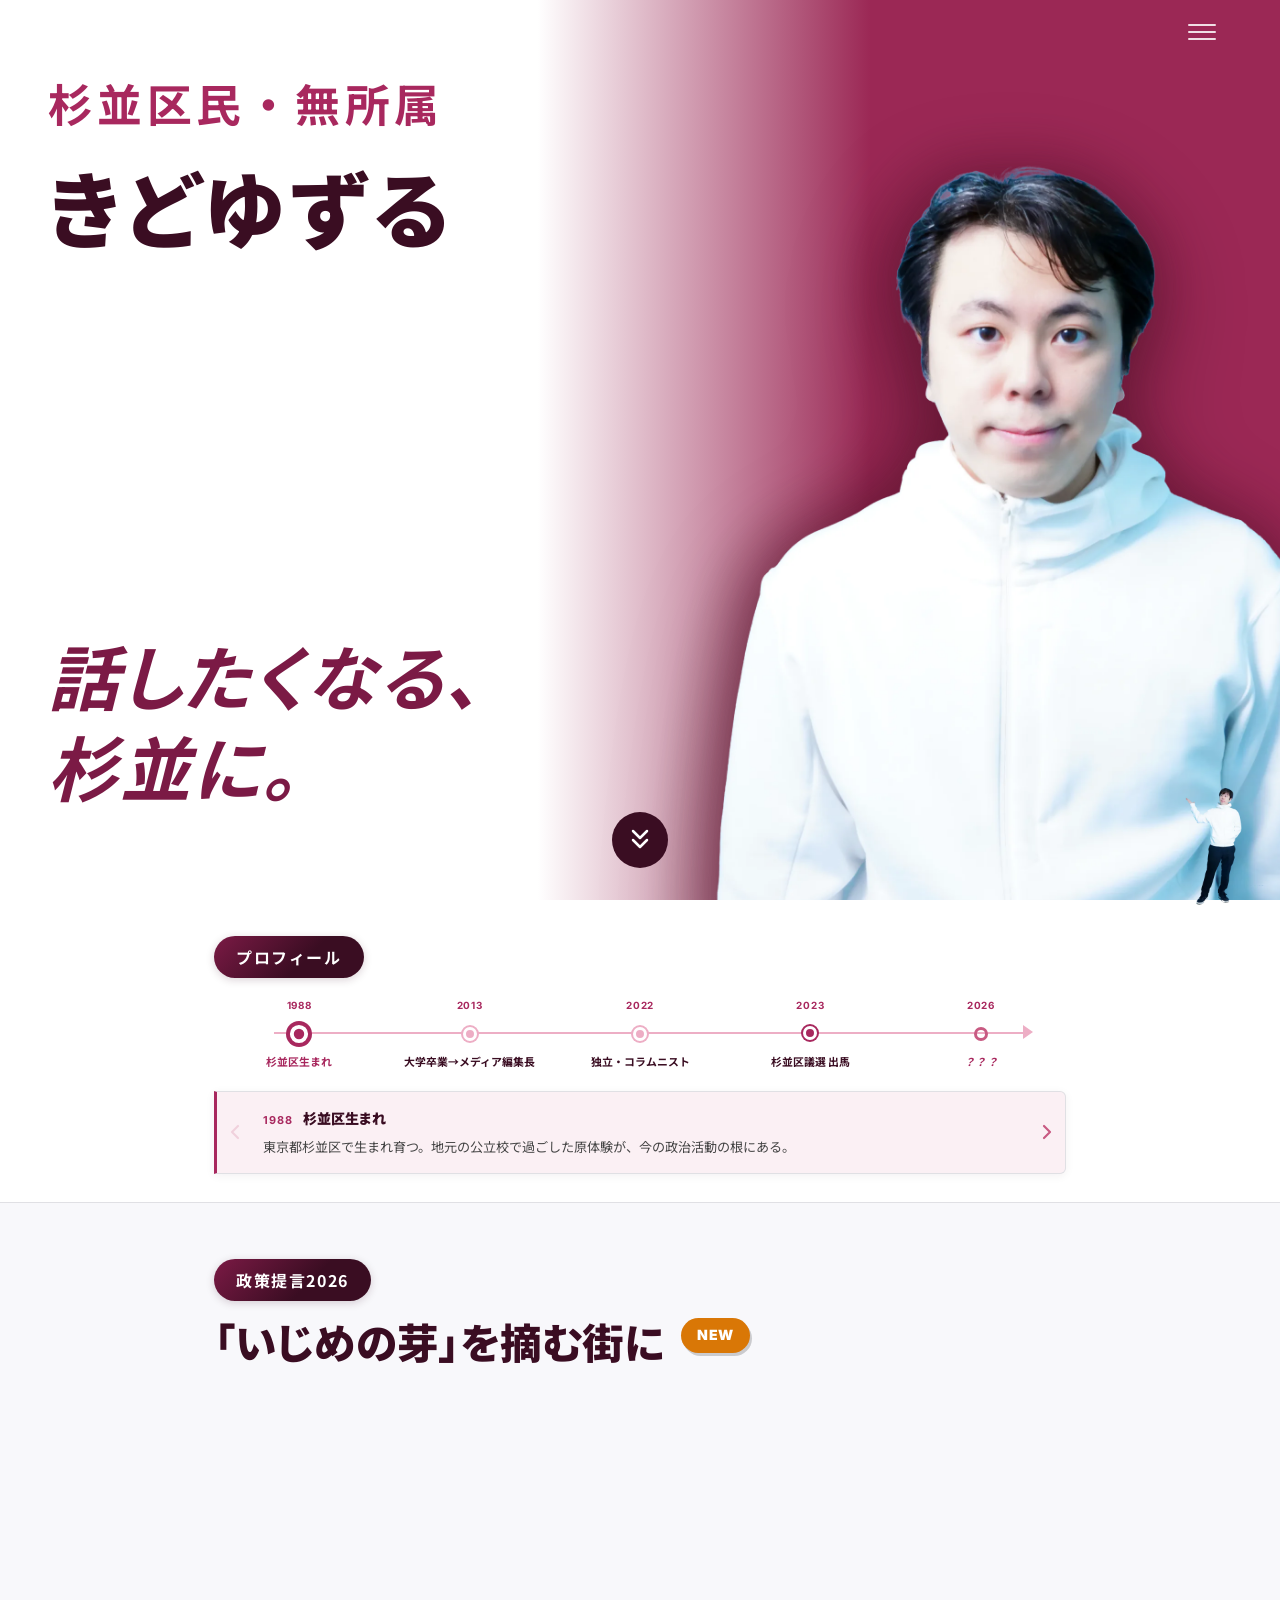
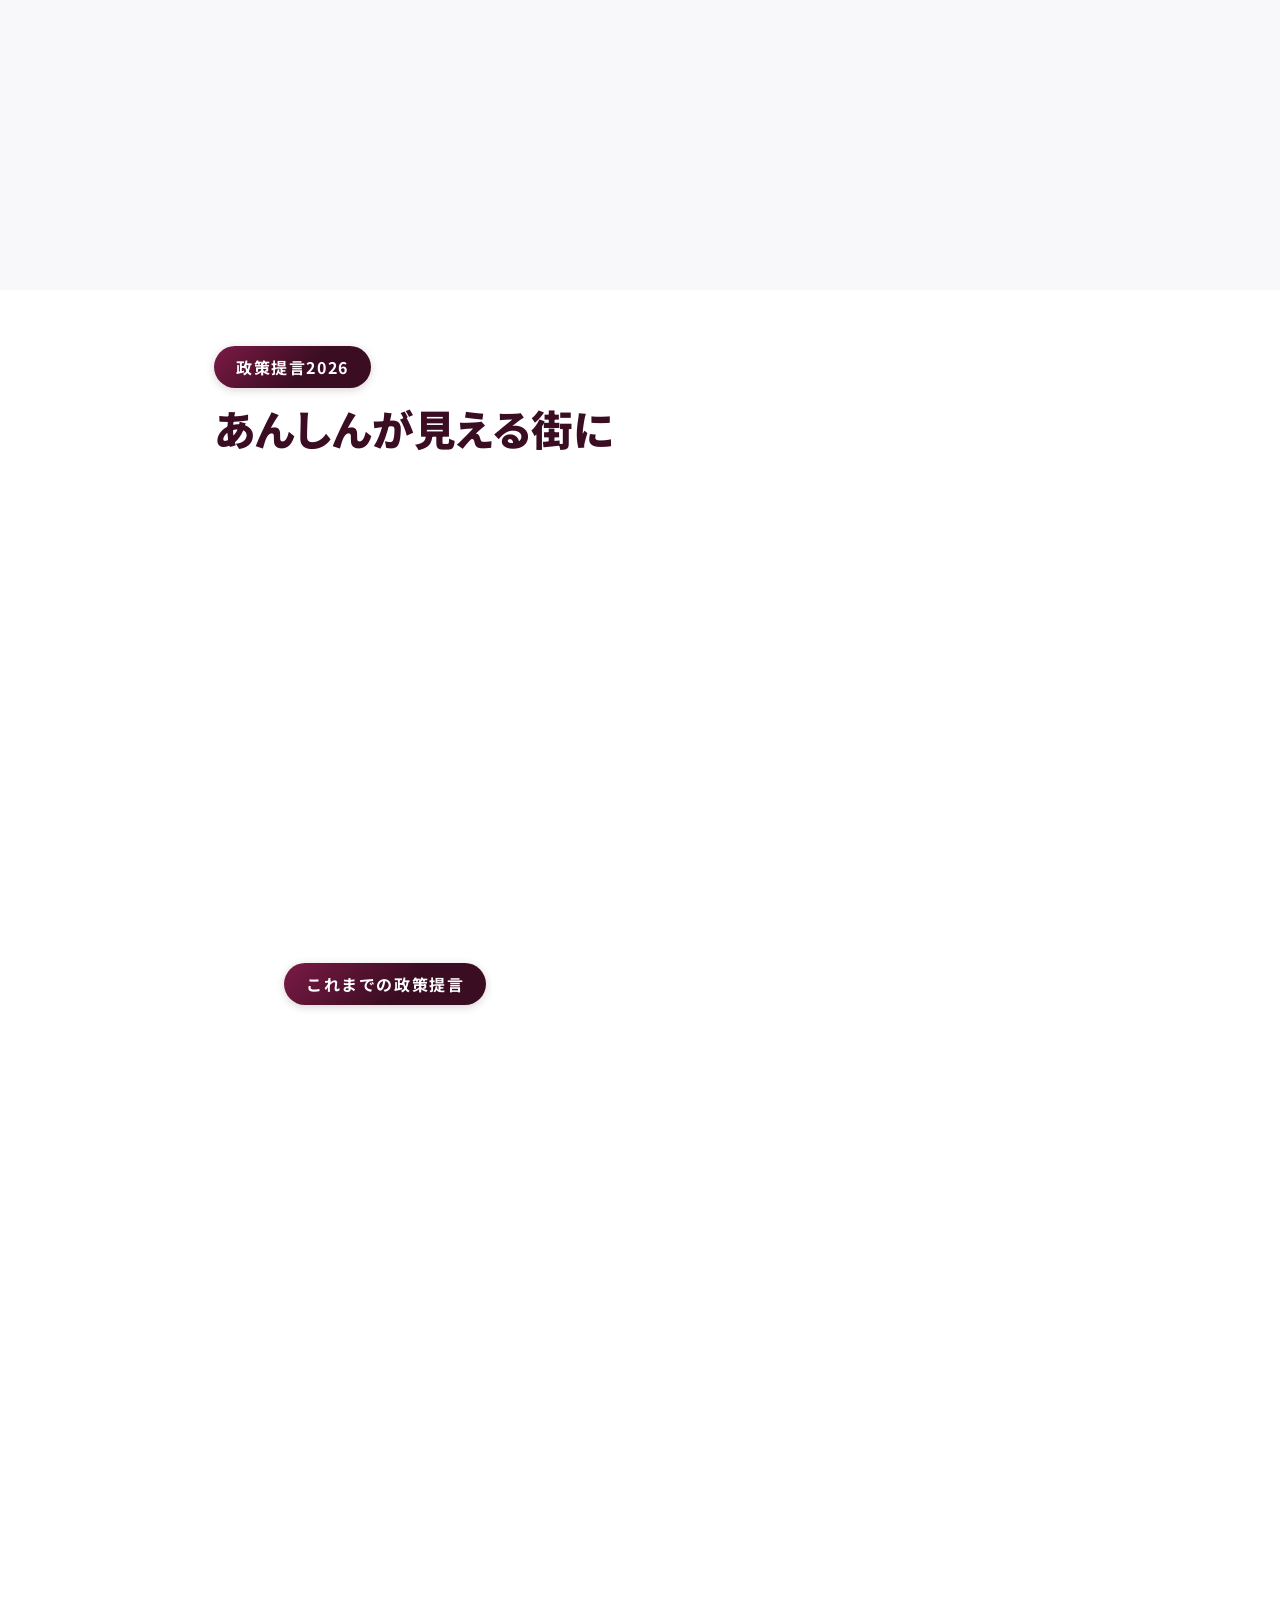
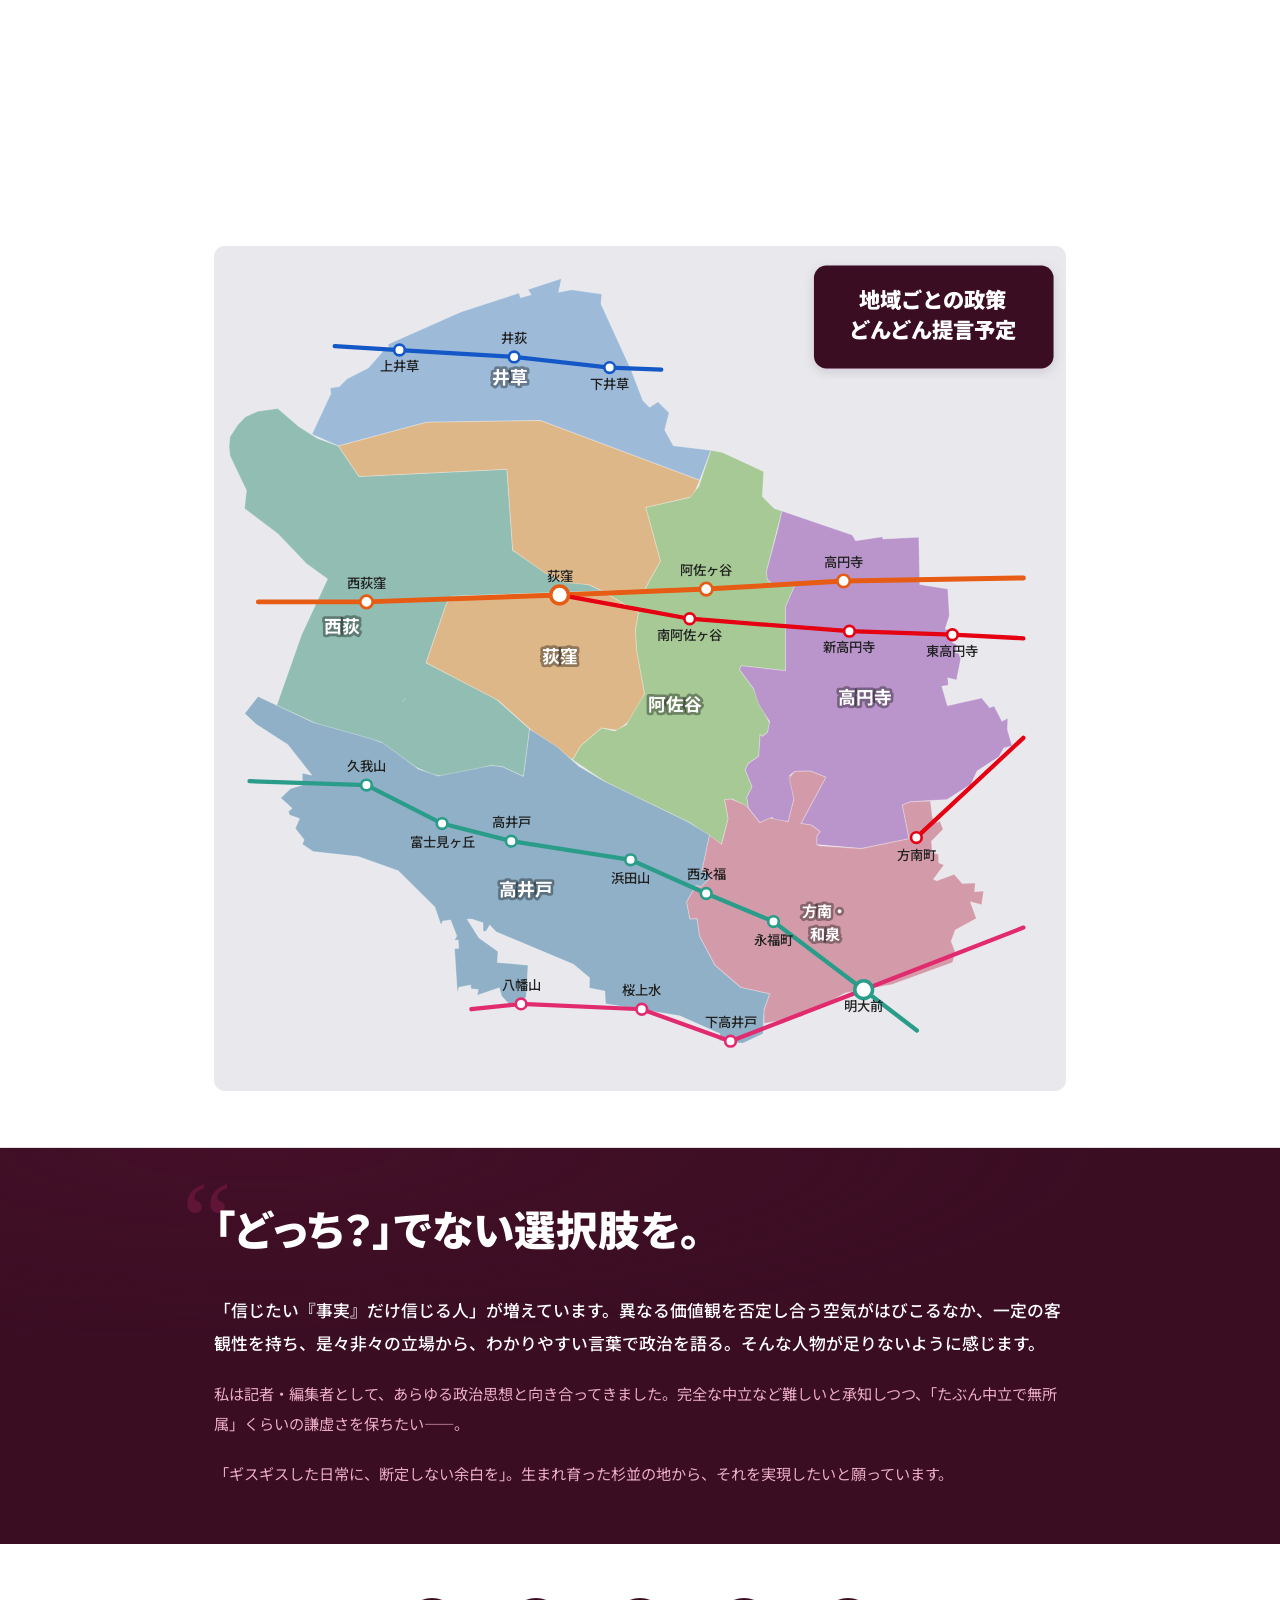
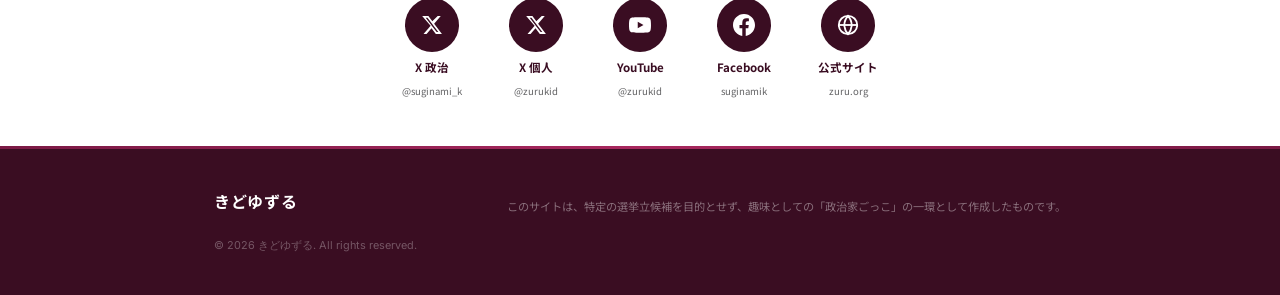
==== commit a8bc1be2: "fix(map): 上荻・桃井を西荻地域へ修正、方南町駅を実座標へ移動 - REGION_MAP: 上荻・桃井 を ogikubo → nishiogi に変更し、   全7地域ポリゴンをOSM町丁目" ====
--- a/index.html
+++ b/index.html
@@ -343,18 +343,18 @@
           <svg id="suginami-map" viewBox="0 0 480 476" xmlns="http://www.w3.org/2000/svg" aria-label="杉並区7地域マップ">
             <rect width="480" height="476" fill="#E8E8ED" rx="6"/>
             <path class="area-region" data-area="ikusa" fill="#9DBBD9" d="M234.9,69.6L218.0,32.5L218.5,27.1L201.6,24.7L194.1,26.1L195.8,18.3L176.9,24.5L178.7,27.5L172.7,29.2L171.8,26.5L139.0,37.2L98.0,55.4L98.7,58.2L95.7,58.7L86.9,68.8L75.0,74.8L70.6,79.2L65.5,80.0L65.8,83.2L55.2,106.0L70.1,112.7L119.7,99.3L183.8,98.3L273.6,132.0L280.0,115.1L258.8,112.5L253.9,103.7L256.4,94.0L250.2,87.8L245.4,90.9L241.6,87.0L234.9,69.6Z"/>
-            <path class="area-region" data-area="nishiogi" fill="#91BDB2" d="M49.2,103.0L36.0,91.6L26.4,92.6L14.5,99.2L9.5,106.2L8.5,113.2L9.0,118.1L18.3,137.8L17.2,147.9L36.1,162.2L52.1,179.0L64.0,187.6L49.4,218.9L35.3,258.9L58.0,269.3L93.8,279.4L113.1,293.4L122.2,297.5L128.8,298.9L137.3,297.7L156.3,292.7L162.5,293.4L174.4,298.9L177.8,272.1L158.8,255.1L119.5,234.8L130.9,201.6L134.3,197.3L145.6,197.0L142.1,192.0L128.1,183.0L129.3,170.1L126.3,168.5L107.0,167.9L97.9,172.1L98.5,156.4L96.4,149.7L97.7,144.3L87.2,137.9L70.1,112.7L49.2,103.0Z M107.0,257.0L107.7,255.3L107.0,257.0Z"/>
-            <path class="area-region" data-area="ogikubo" fill="#DEB789" d="M159.7,99.4L119.7,99.3L70.1,112.7L87.2,137.9L97.7,144.3L96.4,149.7L98.5,156.4L97.9,172.1L106.3,168.0L128.4,169.3L129.8,171.6L128.1,183.0L142.1,192.0L145.6,197.0L134.3,197.3L130.9,201.6L119.5,234.8L160.2,256.1L181.5,275.2L202.0,289.5L206.7,281.5L218.3,271.6L225.7,273.2L232.2,269.8L242.6,252.2L238.1,227.6L237.5,215.9L239.3,206.4L218.7,194.4L242.6,193.7L251.6,177.5L243.3,147.3L269.8,141.2L273.6,132.0L184.4,98.4L159.7,99.4Z"/>
-            <path class="area-region" data-area="asagaya" fill="#A6C995" d="M273.1,135.5L269.8,141.2L243.3,147.3L251.6,177.5L242.6,193.7L218.7,194.4L239.3,206.4L237.5,215.9L238.1,227.6L242.6,252.2L232.2,269.8L225.7,273.2L218.3,271.6L206.7,281.5L202.0,289.5L221.2,302.4L268.3,325.1L285.8,337.3L289.7,322.6L287.7,312.0L292.0,311.6L301.1,316.6L300.2,310.6L303.2,304.7L299.3,295.2L300.9,291.7L306.9,287.5L307.7,275.3L309.1,276.3L311.9,273.9L313.1,269.0L304.1,249.5L296.1,238.7L297.1,236.5L322.0,239.3L322.0,203.3L327.6,190.4L315.1,190.9L311.7,187.8L311.3,183.2L320.0,149.3L315.7,147.9L308.9,141.1L309.7,127.0L286.5,116.3L280.0,115.1L273.1,135.5Z"/>
+            <path class="area-region" data-area="nishiogi" fill="#91BDB2" d="M47.9,101.9L36.0,91.6L24.7,93.1L17.5,96.4L13.3,100.8L9.0,107.4L8.5,113.2L9.0,118.1L18.3,137.8L17.2,147.9L36.1,162.2L52.1,179.0L64.0,187.6L49.4,218.9L35.3,258.9L58.0,269.3L93.8,279.4L113.1,293.4L122.2,297.5L128.8,298.9L137.3,297.7L156.3,292.7L162.5,293.4L174.4,298.9L177.8,272.1L158.8,255.1L119.5,234.8L130.9,201.6L134.3,197.3L218.7,194.4L211.4,190.8L193.8,188.2L168.3,171.4L165.0,125.8L81.7,129.9L70.1,112.7L58.4,108.5L47.9,101.9Z M107.7,255.3L106.3,256.6L107.7,255.3Z"/>
+            <path class="area-region" data-area="ogikubo" fill="#DEB789" d="M183.8,98.3L119.7,99.3L70.1,112.7L81.7,129.9L165.0,125.8L168.3,171.4L186.3,184.1L197.7,189.6L211.4,190.8L218.7,194.4L242.6,193.7L251.6,177.5L243.3,147.3L269.8,141.2L273.6,132.0L183.8,98.3Z M144.0,197.0L134.3,197.3L130.9,201.6L119.5,234.8L160.2,256.1L181.5,275.2L202.0,289.5L206.7,281.5L218.3,271.6L227.7,272.8L235.7,266.2L242.6,252.2L238.1,227.6L237.5,215.9L239.3,206.4L218.7,194.4L144.0,197.0Z"/>
+            <path class="area-region" data-area="asagaya" fill="#A6C995" d="M268.1,141.7L243.3,147.3L251.6,177.5L242.6,193.7L218.7,194.4L239.3,206.4L237.5,215.9L238.1,227.6L242.6,252.2L232.2,269.8L225.7,273.2L218.3,271.6L206.7,281.5L202.0,289.5L221.2,302.4L268.3,325.1L285.8,337.3L289.7,322.6L287.7,312.0L292.0,311.6L301.1,316.6L300.2,310.6L303.2,304.7L299.3,295.2L300.9,291.7L306.9,287.5L307.7,275.3L309.1,276.3L311.9,273.9L313.1,269.0L304.1,249.5L296.1,238.7L297.1,236.5L322.0,239.3L322.0,203.3L327.6,190.4L315.1,190.9L311.7,187.8L311.3,183.2L320.0,149.3L315.7,147.9L308.9,141.1L309.7,127.0L286.5,116.3L280.0,115.1L273.1,135.5L268.1,141.7Z"/>
             <path class="area-region" data-area="koenji" fill="#B995CB" d="M317.5,160.1L311.3,183.2L311.7,187.8L315.1,190.9L327.6,190.4L322.0,203.3L322.0,239.3L297.1,236.5L296.1,238.7L304.1,249.5L306.8,258.0L313.1,268.1L311.9,273.9L309.1,276.3L307.7,275.3L306.9,287.5L300.9,291.7L299.3,295.2L303.2,304.7L300.2,310.6L301.1,316.6L307.5,324.9L314.7,321.8L314.9,323.4L323.5,324.3L326.7,311.6L324.4,298.2L327.0,296.1L335.9,295.8L344.7,299.3L330.7,325.4L336.5,326.2L341.5,330.0L339.6,332.3L339.6,337.2L364.7,339.5L391.6,334.0L387.8,315.0L392.2,313.1L413.0,311.8L426.4,303.3L429.9,295.8L442.2,287.8L445.0,282.8L449.6,281.6L447.0,272.6L447.2,266.1L443.9,267.7L439.5,259.1L437.0,260.1L432.5,254.6L413.2,259.0L410.0,248.1L413.7,247.4L413.4,243.2L418.3,244.5L420.7,232.5L419.5,229.3L417.7,229.3L418.6,224.8L415.9,223.3L416.1,217.0L411.9,215.8L414.3,208.2L413.4,193.2L397.6,190.7L397.1,164.1L376.8,165.1L376.7,163.8L361.5,166.0L359.6,162.8L320.0,149.3L317.5,160.1Z"/>
             <path class="area-region" data-area="takaido" fill="#8FB0C6" d="M88.0,277.5L56.0,268.5L24.8,253.8L17.3,263.4L23.8,269.5L41.5,280.8L55.2,298.2L49.7,297.1L49.9,303.6L43.0,305.8L37.6,311.0L44.0,316.8L41.9,318.6L42.6,320.6L48.2,322.5L45.8,328.2L50.8,334.5L49.8,337.0L55.8,341.1L81.3,343.9L103.8,352.0L124.4,372.4L127.9,382.5L128.9,380.3L133.3,379.7L136.8,388.7L135.4,391.2L137.6,391.0L137.9,395.8L135.5,395.8L137.1,420.6L138.0,417.6L144.6,416.3L144.8,418.5L148.9,418.9L148.3,422.1L160.7,417.9L162.1,422.7L166.7,427.6L171.8,424.8L169.9,428.5L173.0,427.5L175.9,422.8L176.9,405.2L159.6,403.6L160.0,397.4L149.3,389.8L142.6,379.3L145.1,379.2L151.6,381.3L151.6,386.1L153.3,386.1L155.3,382.6L158.9,386.4L202.5,404.6L211.6,412.2L211.5,418.0L220.2,419.7L220.6,426.9L262.4,433.7L285.1,443.8L284.5,447.5L289.0,448.5L297.9,449.1L309.3,443.8L309.9,430.4L313.1,421.3L296.8,417.6L282.3,405.2L273.6,388.9L272.2,378.9L268.1,379.1L266.3,369.5L271.6,360.3L274.2,361.2L280.3,355.3L274.9,351.9L279.2,331.9L266.7,324.2L219.8,301.6L205.6,293.1L193.5,282.3L177.8,272.1L174.4,298.9L162.5,293.4L156.3,292.7L126.5,298.6L115.0,294.6L95.5,280.2L88.0,277.5Z"/>
-            <path class="area-region" data-area="honan" fill="#D39BA9" d="M314.7,321.8L307.5,324.9L299.8,315.2L291.4,311.5L287.7,312.0L289.7,322.6L286.0,337.1L279.2,331.9L274.9,351.9L280.3,355.3L274.2,361.2L271.6,360.3L266.3,369.5L268.1,379.1L272.2,378.9L273.6,388.9L282.3,405.2L296.8,417.6L313.1,421.3L309.9,430.4L309.9,438.0L330.7,434.3L355.7,420.9L382.0,416.1L416.1,403.7L417.7,397.9L415.3,391.7L417.6,385.4L429.5,378.9L426.1,369.5L432.5,371.1L433.6,363.4L428.5,363.8L428.9,358.9L421.6,359.2L417.0,353.9L407.2,357.6L405.3,356.8L411.3,348.7L408.3,347.4L408.1,342.7L404.7,341.8L404.2,335.3L410.8,328.6L409.0,324.0L407.2,324.9L406.9,322.7L404.8,322.4L403.6,312.7L392.2,313.1L387.8,315.0L391.6,334.0L364.7,339.5L341.0,337.9L339.6,337.2L339.6,332.3L341.5,330.0L336.5,326.2L330.7,325.4L344.7,299.3L335.9,295.8L327.0,296.1L324.0,299.6L326.7,311.6L323.5,324.3L314.9,323.4L314.7,321.8Z"/>
+            <path class="area-region" data-area="honan" fill="#D39BA9" d="M313.0,322.2L307.5,324.9L299.8,315.2L291.4,311.5L287.7,312.0L289.7,322.6L286.0,337.1L279.2,331.9L274.9,351.9L280.3,355.3L274.2,361.2L271.6,360.3L266.3,369.5L268.1,379.1L272.2,378.9L273.6,388.9L282.3,405.2L296.8,417.6L313.1,421.3L309.9,430.4L309.9,438.0L330.7,434.3L355.7,420.9L382.0,416.1L416.1,403.7L417.7,397.9L415.3,391.7L417.6,385.4L429.5,378.9L426.1,369.5L432.5,371.1L433.6,363.4L428.5,363.8L428.9,358.9L421.6,359.2L417.0,353.9L407.2,357.6L405.3,356.8L411.3,348.7L408.3,347.4L408.1,342.7L404.7,341.8L404.2,335.3L410.8,328.6L409.0,324.0L407.2,324.9L406.9,322.7L404.8,322.4L403.6,312.7L392.2,313.1L387.8,315.0L391.6,334.0L364.7,339.5L341.0,337.9L339.6,337.2L339.6,332.3L341.5,330.0L336.5,326.2L330.7,325.4L344.7,299.3L335.9,295.8L327.0,296.1L324.0,299.6L326.7,311.6L323.5,324.3L313.0,322.2Z"/>
 
             <path class="train-line train-chuo" d="M25,200.5L85.9,200.5L194.7,196.6L277.3,193.3L354.7,188.7L456,187.0"/>
             <path class="train-line train-seibu" d="M252,69.7L222.9,68.5L169.1,62.5L104.5,58.6L68,56.4"/>
             <path class="train-line train-keio" d="M20,301.5L85.9,303.7L128.5,325.4L167.5,335.3L234.7,345.8L277.3,364.8L315.2,380.6L366,419L396,442"/>
             <path class="train-line train-marunouchi" d="M194.7,196.6L268,210L358,217L416,219L456,221"/>
-            <path class="train-line train-marunouchi" d="M456,255L394,278"/>
+            <path class="train-line train-marunouchi" d="M456,277.1L445.5,286.9L395.7,333.3"/>
             <path class="train-line train-keio-main" d="M456,384L366,419L291,448L241,430L173,427L145,430"/>
             <circle cx="85.9" cy="200.5" r="3.5" fill="#fff" stroke="#E65C14" stroke-width="1.5"/>
             <text x="85.9" y="192.5" class="station-label" text-anchor="middle">西荻窪</text>
@@ -390,8 +390,8 @@
             <text x="358" y="229" class="station-label" text-anchor="middle">新高円寺</text>
             <circle cx="416" cy="219" r="3" fill="#fff" stroke="#E50012" stroke-width="1.5"/>
             <text x="416" y="231" class="station-label" text-anchor="middle">東高円寺</text>
-            <circle cx="394" cy="278" r="3" fill="#fff" stroke="#E50012" stroke-width="1.5"/>
-            <text x="394" y="270" class="station-label" text-anchor="middle">方南町</text>
+            <circle cx="395.7" cy="333.3" r="3" fill="#fff" stroke="#E50012" stroke-width="1.5"/>
+            <text x="395.7" y="346" class="station-label" text-anchor="middle">方南町</text>
             <circle cx="291" cy="448" r="3" fill="#fff" stroke="#E22B6E" stroke-width="1.5"/>
             <text x="291" y="440" class="station-label" text-anchor="middle">下高井戸</text>
             <circle cx="241" cy="430" r="3" fill="#fff" stroke="#E22B6E" stroke-width="1.5"/>
@@ -400,7 +400,7 @@
             <text x="173" y="419" class="station-label" text-anchor="middle">八幡山</text>
             <text class="area-label" x="167" y="78" text-anchor="middle">井草</text>
             <text class="area-label" x="72" y="218" text-anchor="middle">西荻</text>
-            <text class="area-label" x="178" y="172" text-anchor="middle">荻窪</text>
+            <text class="area-label" x="195" y="235" text-anchor="middle">荻窪</text>
             <text class="area-label" x="260" y="262" text-anchor="middle">阿佐谷</text>
             <text class="area-label" x="367" y="258" text-anchor="middle">高円寺</text>
             <text class="area-label" x="176" y="366" text-anchor="middle">高井戸</text>
@@ -632,12 +632,12 @@
           proposals: ['踏切の立体交差化推進', '若手事業者向け店舗マッチング', 'コミュニティバス充実']
         },
         nishiogi: {
-          name: '西荻地域', sub: '西荻北・西荻南・松庵・善福寺・宮前', color: '#47917F',
+          name: '西荻地域', sub: '西荻北・西荻南・上荻・桃井・松庵・善福寺・宮前', color: '#47917F',
           issues: ['個性的な商店街の後継者不足', '善福寺川沿いの浸水リスク', '自転車駐輪場不足'],
           proposals: ['商店継承マッチング支援', '善福寺川流域の浸水対策', '駅周辺の立体駐輪場整備']
         },
         ogikubo: {
-          name: '荻窪地域', sub: '荻窪・上荻・今川・桃井・清水・南荻窪・天沼・本天沼', color: '#C8873A',
+          name: '荻窪地域', sub: '荻窪・今川・清水・南荻窪・天沼・本天沼', color: '#C8873A',
           issues: ['放置自転車・駅前の混雑', '高齢者の買い物困難', '木造密集地域の防火対策'],
           proposals: ['サイクルポート整備', '移動スーパー・宅配連携支援', '不燃化助成金の拡充']
         },
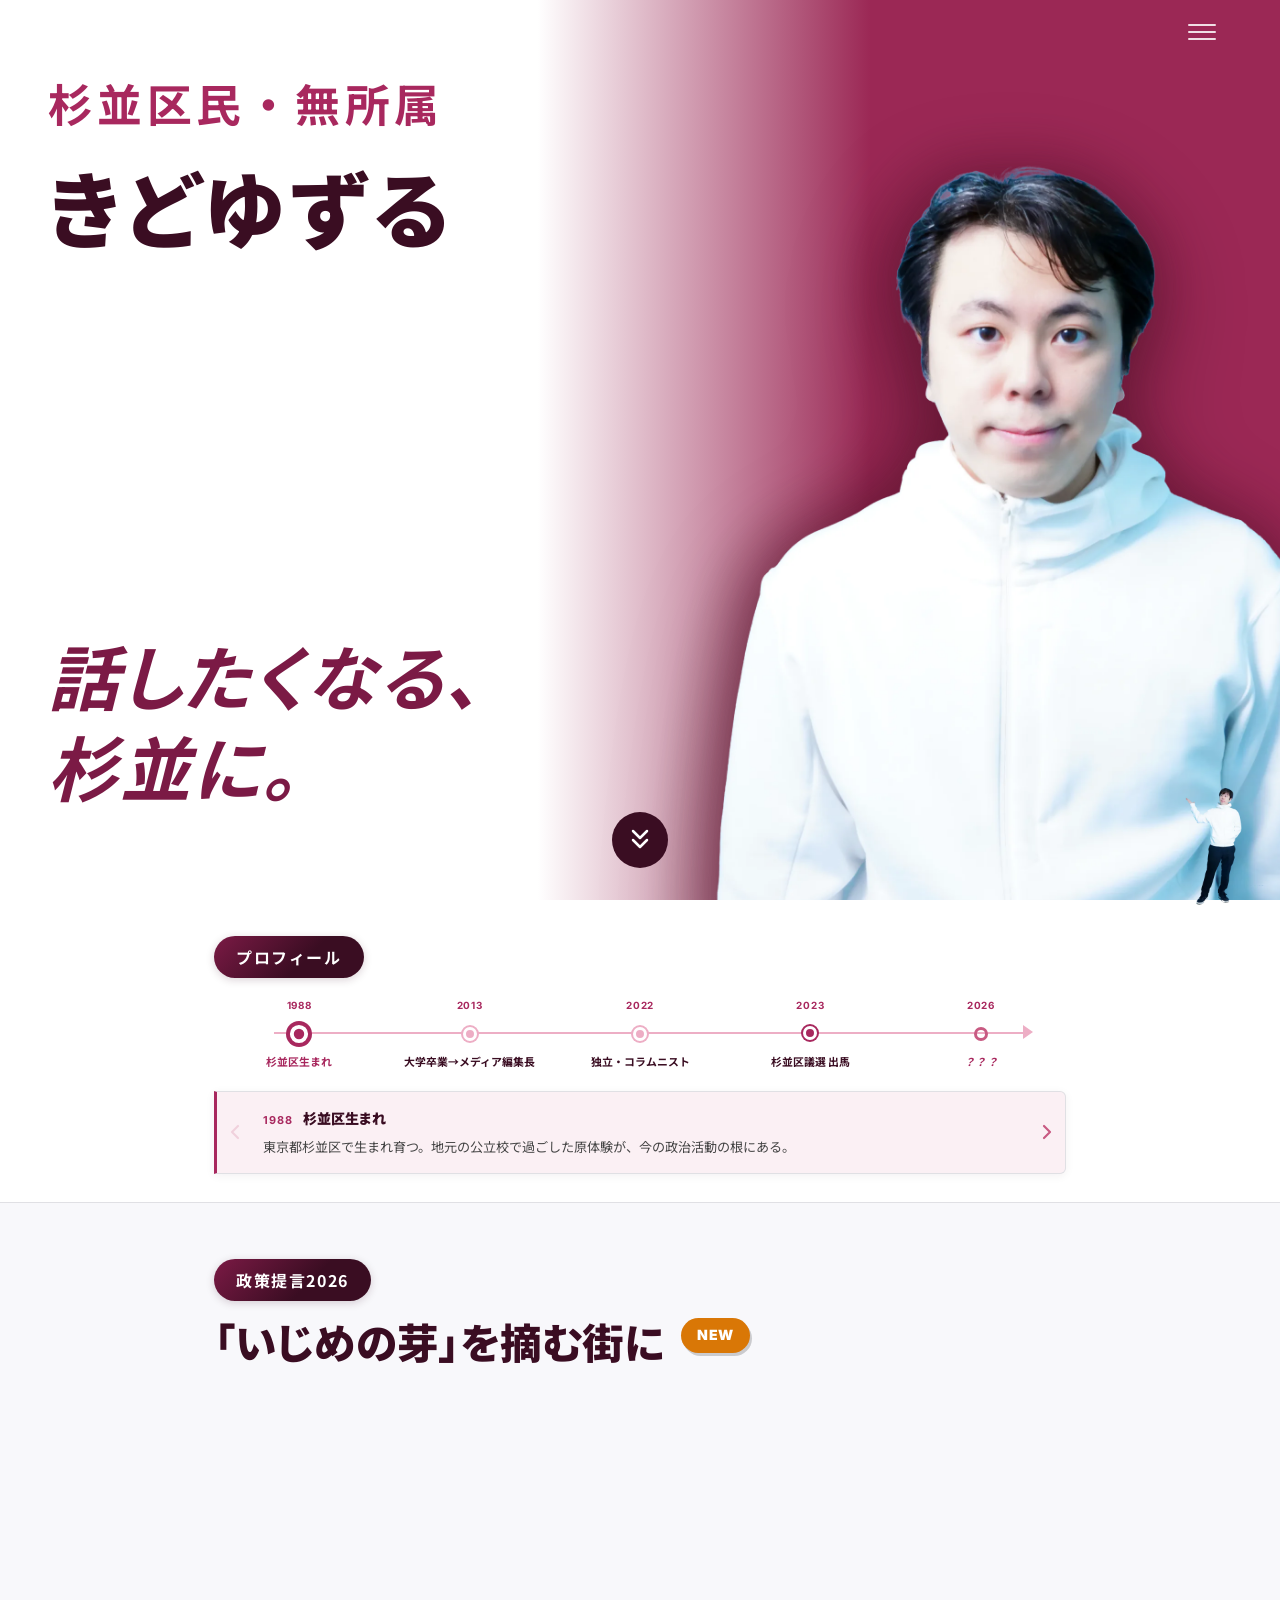
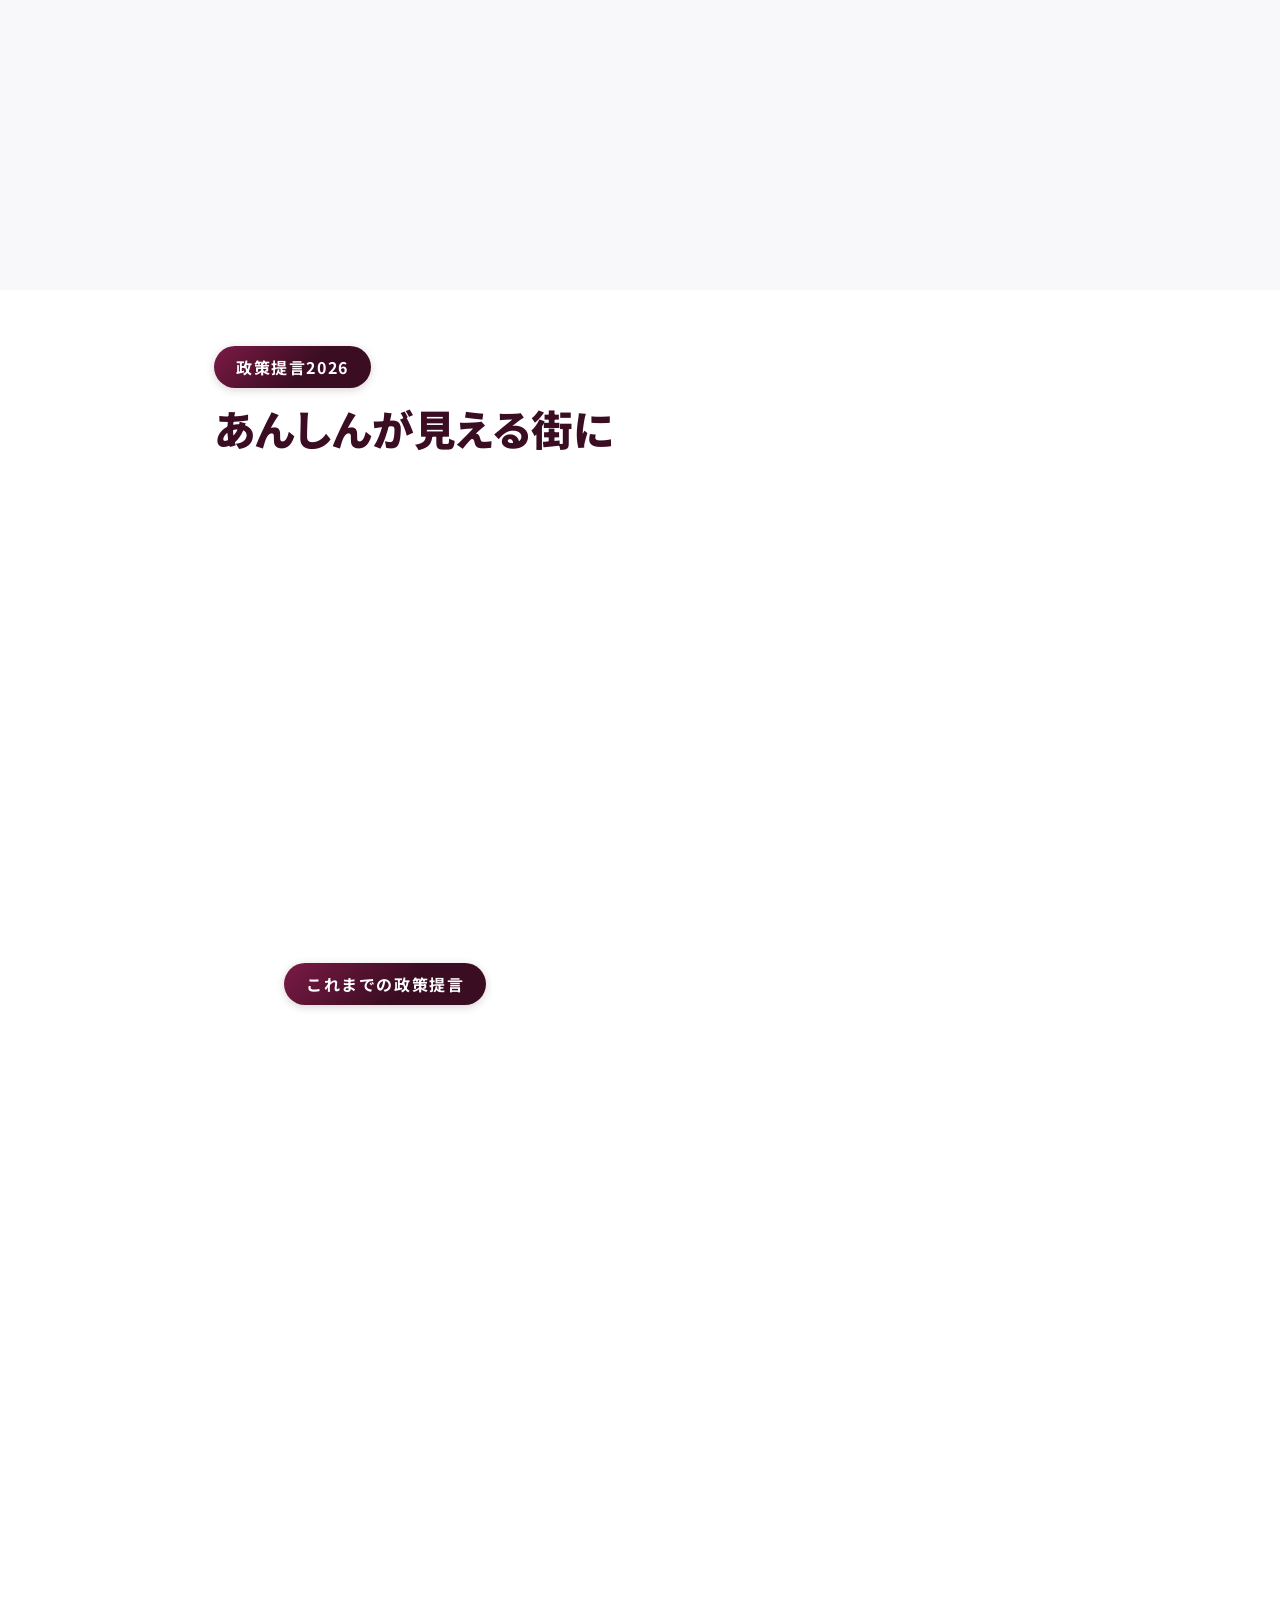
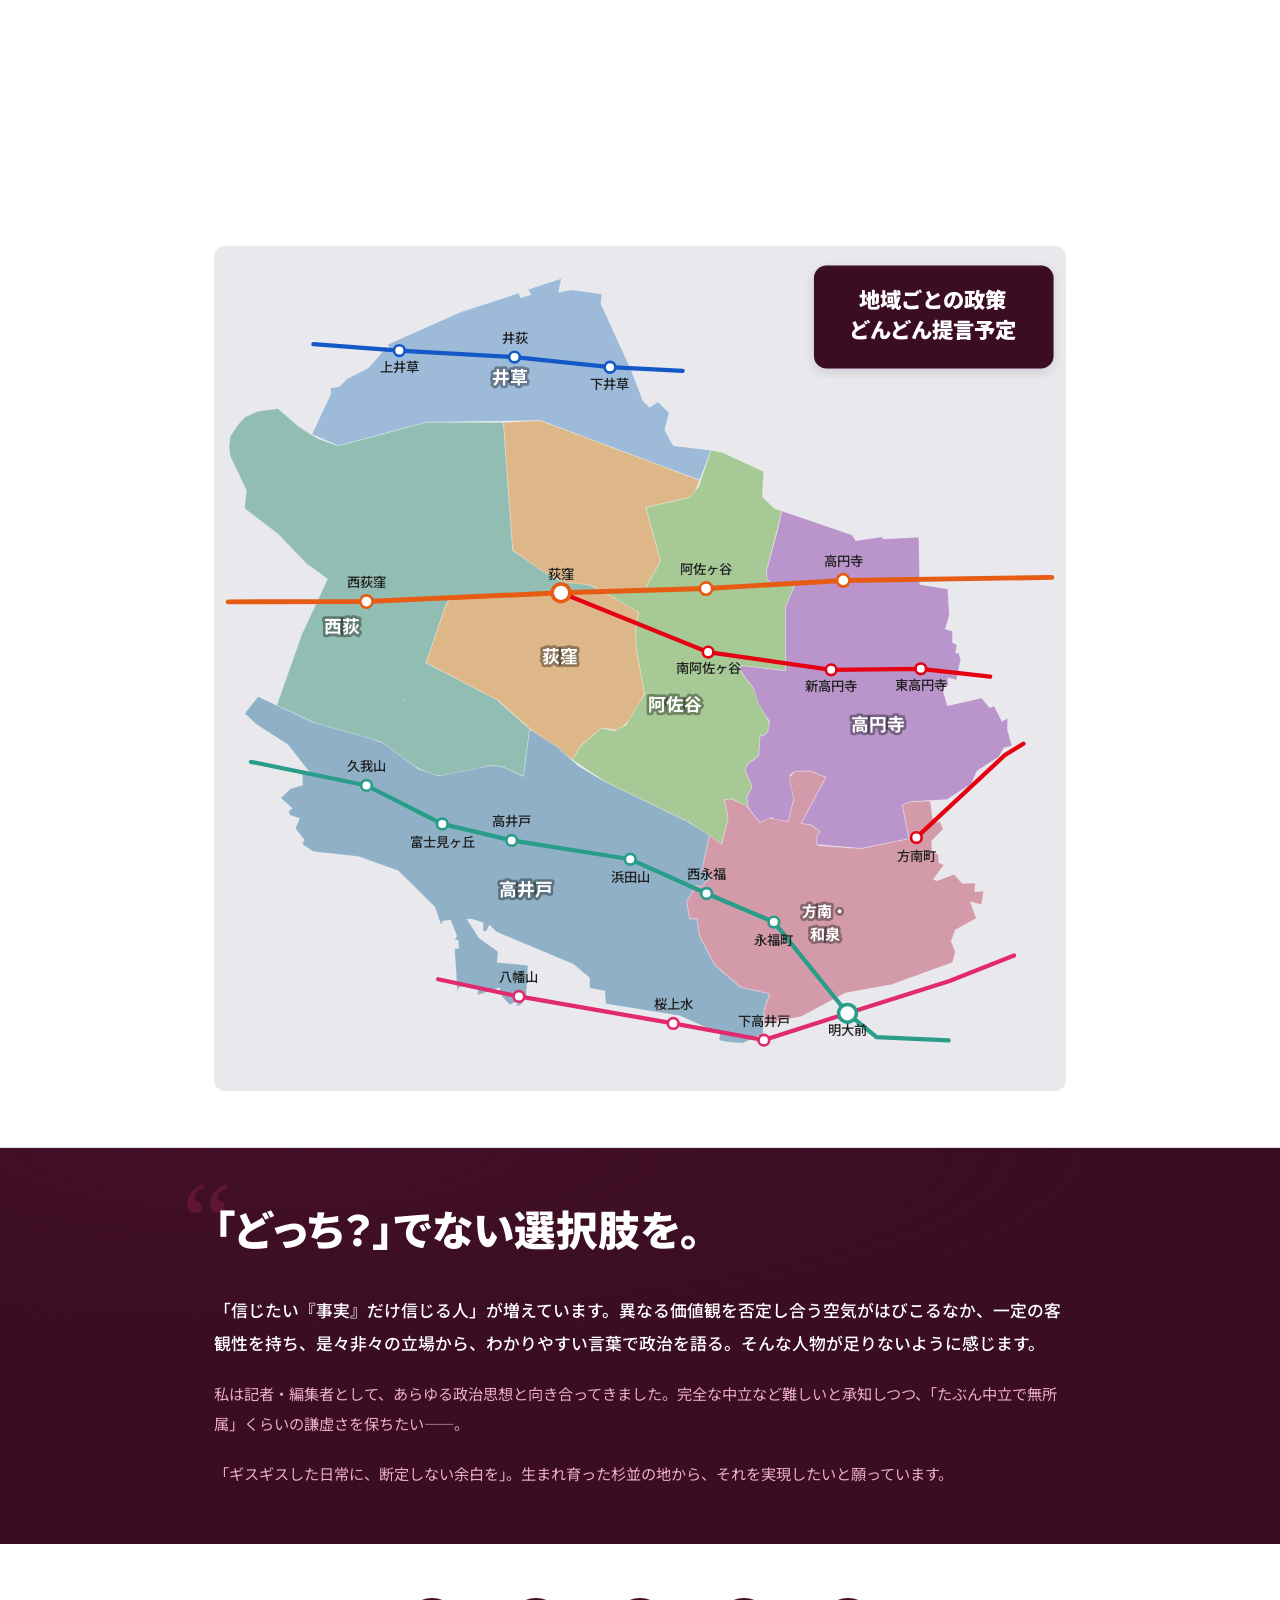
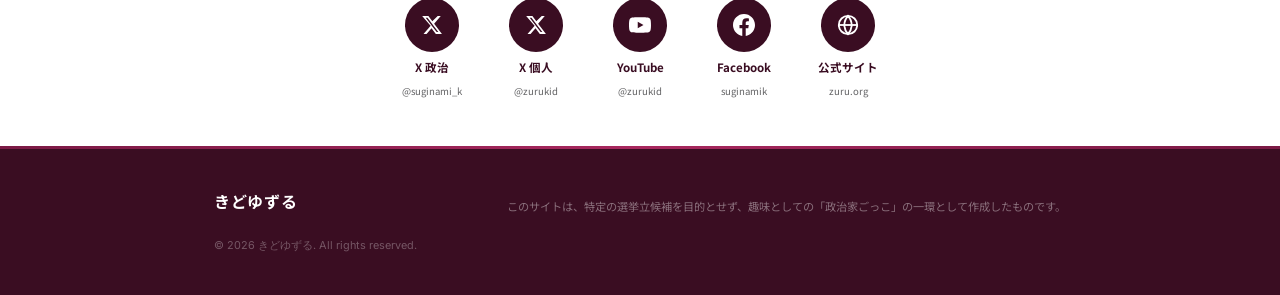
==== commit f2fef6a0: "fix(map): 今川を西荻地域へ、全21駅をOSM実座標で再マッピング - REGION_MAP: 今川 を ogikubo → nishiogi に変更し全地域ポリゴン再生成 - 全駅座標をOS" ====
--- a/index.html
+++ b/index.html
@@ -343,69 +343,68 @@
           <svg id="suginami-map" viewBox="0 0 480 476" xmlns="http://www.w3.org/2000/svg" aria-label="杉並区7地域マップ">
             <rect width="480" height="476" fill="#E8E8ED" rx="6"/>
             <path class="area-region" data-area="ikusa" fill="#9DBBD9" d="M234.9,69.6L218.0,32.5L218.5,27.1L201.6,24.7L194.1,26.1L195.8,18.3L176.9,24.5L178.7,27.5L172.7,29.2L171.8,26.5L139.0,37.2L98.0,55.4L98.7,58.2L95.7,58.7L86.9,68.8L75.0,74.8L70.6,79.2L65.5,80.0L65.8,83.2L55.2,106.0L70.1,112.7L119.7,99.3L183.8,98.3L273.6,132.0L280.0,115.1L258.8,112.5L253.9,103.7L256.4,94.0L250.2,87.8L245.4,90.9L241.6,87.0L234.9,69.6Z"/>
-            <path class="area-region" data-area="nishiogi" fill="#91BDB2" d="M47.9,101.9L36.0,91.6L24.7,93.1L17.5,96.4L13.3,100.8L9.0,107.4L8.5,113.2L9.0,118.1L18.3,137.8L17.2,147.9L36.1,162.2L52.1,179.0L64.0,187.6L49.4,218.9L35.3,258.9L58.0,269.3L93.8,279.4L113.1,293.4L122.2,297.5L128.8,298.9L137.3,297.7L156.3,292.7L162.5,293.4L174.4,298.9L177.8,272.1L158.8,255.1L119.5,234.8L130.9,201.6L134.3,197.3L218.7,194.4L211.4,190.8L193.8,188.2L168.3,171.4L165.0,125.8L81.7,129.9L70.1,112.7L58.4,108.5L47.9,101.9Z M107.7,255.3L106.3,256.6L107.7,255.3Z"/>
-            <path class="area-region" data-area="ogikubo" fill="#DEB789" d="M183.8,98.3L119.7,99.3L70.1,112.7L81.7,129.9L165.0,125.8L168.3,171.4L186.3,184.1L197.7,189.6L211.4,190.8L218.7,194.4L242.6,193.7L251.6,177.5L243.3,147.3L269.8,141.2L273.6,132.0L183.8,98.3Z M144.0,197.0L134.3,197.3L130.9,201.6L119.5,234.8L160.2,256.1L181.5,275.2L202.0,289.5L206.7,281.5L218.3,271.6L227.7,272.8L235.7,266.2L242.6,252.2L238.1,227.6L237.5,215.9L239.3,206.4L218.7,194.4L144.0,197.0Z"/>
+            <path class="area-region" data-area="nishiogi" fill="#91BDB2" d="M47.9,101.9L36.0,91.6L24.7,93.1L17.5,96.4L13.3,100.8L9.0,107.4L8.5,113.2L9.0,118.1L18.3,137.8L17.2,147.9L36.1,162.2L52.1,179.0L64.0,187.6L49.4,218.9L35.3,258.9L58.0,269.3L93.8,279.4L113.1,293.4L122.2,297.5L128.8,298.9L137.3,297.7L156.3,292.7L162.5,293.4L174.4,298.9L177.8,272.1L158.8,255.1L119.5,234.8L130.9,201.6L134.3,197.3L218.7,194.4L211.4,190.8L193.8,188.2L168.3,171.4L163.1,99.4L119.7,99.3L70.1,112.7L58.4,108.5L47.9,101.9Z M107.7,255.3L106.3,256.6L107.7,255.3Z"/>
+            <path class="area-region" data-area="ogikubo" fill="#DEB789" d="M183.8,98.3L163.1,99.4L168.3,171.4L186.3,184.1L197.7,189.6L211.4,190.8L218.7,194.4L242.6,193.7L251.6,177.5L243.3,147.3L269.8,141.2L273.6,132.0L183.8,98.3Z M139.1,197.1L134.3,197.3L130.9,201.6L119.5,234.8L160.2,256.1L181.5,275.2L202.0,289.5L206.7,281.5L218.3,271.6L227.7,272.8L235.7,266.2L242.6,251.8L238.1,227.6L237.5,215.9L239.3,206.4L235.7,203.7L218.7,194.4L139.1,197.1Z"/>
             <path class="area-region" data-area="asagaya" fill="#A6C995" d="M268.1,141.7L243.3,147.3L251.6,177.5L242.6,193.7L218.7,194.4L239.3,206.4L237.5,215.9L238.1,227.6L242.6,252.2L232.2,269.8L225.7,273.2L218.3,271.6L206.7,281.5L202.0,289.5L221.2,302.4L268.3,325.1L285.8,337.3L289.7,322.6L287.7,312.0L292.0,311.6L301.1,316.6L300.2,310.6L303.2,304.7L299.3,295.2L300.9,291.7L306.9,287.5L307.7,275.3L309.1,276.3L311.9,273.9L313.1,269.0L304.1,249.5L296.1,238.7L297.1,236.5L322.0,239.3L322.0,203.3L327.6,190.4L315.1,190.9L311.7,187.8L311.3,183.2L320.0,149.3L315.7,147.9L308.9,141.1L309.7,127.0L286.5,116.3L280.0,115.1L273.1,135.5L268.1,141.7Z"/>
             <path class="area-region" data-area="koenji" fill="#B995CB" d="M317.5,160.1L311.3,183.2L311.7,187.8L315.1,190.9L327.6,190.4L322.0,203.3L322.0,239.3L297.1,236.5L296.1,238.7L304.1,249.5L306.8,258.0L313.1,268.1L311.9,273.9L309.1,276.3L307.7,275.3L306.9,287.5L300.9,291.7L299.3,295.2L303.2,304.7L300.2,310.6L301.1,316.6L307.5,324.9L314.7,321.8L314.9,323.4L323.5,324.3L326.7,311.6L324.4,298.2L327.0,296.1L335.9,295.8L344.7,299.3L330.7,325.4L336.5,326.2L341.5,330.0L339.6,332.3L339.6,337.2L364.7,339.5L391.6,334.0L387.8,315.0L392.2,313.1L413.0,311.8L426.4,303.3L429.9,295.8L442.2,287.8L445.0,282.8L449.6,281.6L447.0,272.6L447.2,266.1L443.9,267.7L439.5,259.1L437.0,260.1L432.5,254.6L413.2,259.0L410.0,248.1L413.7,247.4L413.4,243.2L418.3,244.5L420.7,232.5L419.5,229.3L417.7,229.3L418.6,224.8L415.9,223.3L416.1,217.0L411.9,215.8L414.3,208.2L413.4,193.2L397.6,190.7L397.1,164.1L376.8,165.1L376.7,163.8L361.5,166.0L359.6,162.8L320.0,149.3L317.5,160.1Z"/>
             <path class="area-region" data-area="takaido" fill="#8FB0C6" d="M88.0,277.5L56.0,268.5L24.8,253.8L17.3,263.4L23.8,269.5L41.5,280.8L55.2,298.2L49.7,297.1L49.9,303.6L43.0,305.8L37.6,311.0L44.0,316.8L41.9,318.6L42.6,320.6L48.2,322.5L45.8,328.2L50.8,334.5L49.8,337.0L55.8,341.1L81.3,343.9L103.8,352.0L124.4,372.4L127.9,382.5L128.9,380.3L133.3,379.7L136.8,388.7L135.4,391.2L137.6,391.0L137.9,395.8L135.5,395.8L137.1,420.6L138.0,417.6L144.6,416.3L144.8,418.5L148.9,418.9L148.3,422.1L160.7,417.9L162.1,422.7L166.7,427.6L171.8,424.8L169.9,428.5L173.0,427.5L175.9,422.8L176.9,405.2L159.6,403.6L160.0,397.4L149.3,389.8L142.6,379.3L145.1,379.2L151.6,381.3L151.6,386.1L153.3,386.1L155.3,382.6L158.9,386.4L202.5,404.6L211.6,412.2L211.5,418.0L220.2,419.7L220.6,426.9L262.4,433.7L285.1,443.8L284.5,447.5L289.0,448.5L297.9,449.1L309.3,443.8L309.9,430.4L313.1,421.3L296.8,417.6L282.3,405.2L273.6,388.9L272.2,378.9L268.1,379.1L266.3,369.5L271.6,360.3L274.2,361.2L280.3,355.3L274.9,351.9L279.2,331.9L266.7,324.2L219.8,301.6L205.6,293.1L193.5,282.3L177.8,272.1L174.4,298.9L162.5,293.4L156.3,292.7L126.5,298.6L115.0,294.6L95.5,280.2L88.0,277.5Z"/>
             <path class="area-region" data-area="honan" fill="#D39BA9" d="M313.0,322.2L307.5,324.9L299.8,315.2L291.4,311.5L287.7,312.0L289.7,322.6L286.0,337.1L279.2,331.9L274.9,351.9L280.3,355.3L274.2,361.2L271.6,360.3L266.3,369.5L268.1,379.1L272.2,378.9L273.6,388.9L282.3,405.2L296.8,417.6L313.1,421.3L309.9,430.4L309.9,438.0L330.7,434.3L355.7,420.9L382.0,416.1L416.1,403.7L417.7,397.9L415.3,391.7L417.6,385.4L429.5,378.9L426.1,369.5L432.5,371.1L433.6,363.4L428.5,363.8L428.9,358.9L421.6,359.2L417.0,353.9L407.2,357.6L405.3,356.8L411.3,348.7L408.3,347.4L408.1,342.7L404.7,341.8L404.2,335.3L410.8,328.6L409.0,324.0L407.2,324.9L406.9,322.7L404.8,322.4L403.6,312.7L392.2,313.1L387.8,315.0L391.6,334.0L364.7,339.5L341.0,337.9L339.6,337.2L339.6,332.3L341.5,330.0L336.5,326.2L330.7,325.4L344.7,299.3L335.9,295.8L327.0,296.1L324.0,299.6L326.7,311.6L323.5,324.3L313.0,322.2Z"/>
-
-            <path class="train-line train-chuo" d="M25,200.5L85.9,200.5L194.7,196.6L277.3,193.3L354.7,188.7L456,187.0"/>
-            <path class="train-line train-seibu" d="M252,69.7L222.9,68.5L169.1,62.5L104.5,58.6L68,56.4"/>
-            <path class="train-line train-keio" d="M20,301.5L85.9,303.7L128.5,325.4L167.5,335.3L234.7,345.8L277.3,364.8L315.2,380.6L366,419L396,442"/>
-            <path class="train-line train-marunouchi" d="M194.7,196.6L268,210L358,217L416,219L456,221"/>
-            <path class="train-line train-marunouchi" d="M456,277.1L445.5,286.9L395.7,333.3"/>
-            <path class="train-line train-keio-main" d="M456,384L366,419L291,448L241,430L173,427L145,430"/>
-            <circle cx="85.9" cy="200.5" r="3.5" fill="#fff" stroke="#E65C14" stroke-width="1.5"/>
-            <text x="85.9" y="192.5" class="station-label" text-anchor="middle">西荻窪</text>
-            <circle cx="194.7" cy="196.6" r="5" fill="#fff" stroke="#E65C14" stroke-width="2"/>
-            <text x="194.7" y="188.6" class="station-label" text-anchor="middle">荻窪</text>
-            <circle cx="277.3" cy="193.3" r="3.5" fill="#fff" stroke="#E65C14" stroke-width="1.5"/>
-            <text x="277.3" y="185.3" class="station-label" text-anchor="middle">阿佐ヶ谷</text>
-            <circle cx="354.7" cy="188.7" r="3.5" fill="#fff" stroke="#E65C14" stroke-width="1.5"/>
-            <text x="354.7" y="180.7" class="station-label" text-anchor="middle">高円寺</text>
-            <circle cx="222.9" cy="68.5" r="3" fill="#fff" stroke="#1458C8" stroke-width="1.5"/>
-            <text x="222.9" y="80.5" class="station-label" text-anchor="middle">下井草</text>
-            <circle cx="169.1" cy="62.5" r="3" fill="#fff" stroke="#1458C8" stroke-width="1.5"/>
-            <text x="169.1" y="54.5" class="station-label" text-anchor="middle">井荻</text>
-            <circle cx="104.5" cy="58.6" r="3" fill="#fff" stroke="#1458C8" stroke-width="1.5"/>
-            <text x="104.5" y="70.6" class="station-label" text-anchor="middle">上井草</text>
-            <circle cx="85.9" cy="303.7" r="3" fill="#fff" stroke="#2A9D8A" stroke-width="1.5"/>
-            <text x="85.9" y="295.7" class="station-label" text-anchor="middle">久我山</text>
-            <circle cx="128.5" cy="325.4" r="3" fill="#fff" stroke="#2A9D8A" stroke-width="1.5"/>
-            <text x="128.5" y="338.4" class="station-label" text-anchor="middle">富士見ヶ丘</text>
-            <circle cx="167.5" cy="335.3" r="3" fill="#fff" stroke="#2A9D8A" stroke-width="1.5"/>
-            <text x="167.5" y="327.3" class="station-label" text-anchor="middle">高井戸</text>
-            <circle cx="234.7" cy="345.8" r="3" fill="#fff" stroke="#2A9D8A" stroke-width="1.5"/>
-            <text x="234.7" y="358.8" class="station-label" text-anchor="middle">浜田山</text>
-            <circle cx="277.3" cy="364.8" r="3" fill="#fff" stroke="#2A9D8A" stroke-width="1.5"/>
-            <text x="277.3" y="356.8" class="station-label" text-anchor="middle">西永福</text>
-            <circle cx="315.2" cy="380.6" r="3" fill="#fff" stroke="#2A9D8A" stroke-width="1.5"/>
-            <text x="315.2" y="393.6" class="station-label" text-anchor="middle">永福町</text>
-            <circle cx="366" cy="419" r="5" fill="#fff" stroke="#2A9D8A" stroke-width="2"/>
-            <text x="366" y="431" class="station-label" text-anchor="middle">明大前</text>
-            <circle cx="268" cy="210" r="3" fill="#fff" stroke="#E50012" stroke-width="1.5"/>
-            <text x="268" y="222" class="station-label" text-anchor="middle">南阿佐ヶ谷</text>
-            <circle cx="358" cy="217" r="3" fill="#fff" stroke="#E50012" stroke-width="1.5"/>
-            <text x="358" y="229" class="station-label" text-anchor="middle">新高円寺</text>
-            <circle cx="416" cy="219" r="3" fill="#fff" stroke="#E50012" stroke-width="1.5"/>
-            <text x="416" y="231" class="station-label" text-anchor="middle">東高円寺</text>
+            <path class="train-line train-chuo" d="M8.0,200.5L85.9,200.3L195.5,195.4L277.2,193.0L354.5,188.4L472.0,186.7"/>
+            <path class="train-line train-seibu" d="M264.0,70.4L223.1,68.3L169.3,62.6L104.4,58.9L56.0,55.3"/>
+            <path class="train-line train-keio" d="M20.8,290.6L85.9,303.9L128.6,325.6L167.7,334.9L234.5,345.5L277.5,364.8L315.4,380.9L356.9,432.3L373.3,445.7L413.9,447.6"/>
+            <path class="train-line train-marunouchi" d="M195.5,195.4L278.4,228.8L347.7,238.8L398.2,238.2L437.3,242.6"/>
+            <path class="train-line train-marunouchi" d="M395.7,333.3L445.5,286.9L456.0,280.4"/>
+            <path class="train-line train-keio-main" d="M126.3,413.1L171.8,422.8L258.7,438.0L309.8,447.4L356.9,432.3L414.4,414.1L450.7,399.7"/>
+            <circle cx="85.9" cy="200.3" r="3.5" fill="#fff" stroke="#E65C14" stroke-width="1.5"/>
+            <text x="85.9" y="192.3" class="station-label" text-anchor="middle">西荻窪</text>
+            <circle cx="195.5" cy="195.4" r="5" fill="#fff" stroke="#E65C14" stroke-width="2"/>
+            <text x="195.5" y="187.4" class="station-label" text-anchor="middle">荻窪</text>
+            <circle cx="277.2" cy="193.0" r="3.5" fill="#fff" stroke="#E65C14" stroke-width="1.5"/>
+            <text x="277.2" y="185.0" class="station-label" text-anchor="middle">阿佐ヶ谷</text>
+            <circle cx="354.5" cy="188.4" r="3.5" fill="#fff" stroke="#E65C14" stroke-width="1.5"/>
+            <text x="354.5" y="180.4" class="station-label" text-anchor="middle">高円寺</text>
+            <circle cx="223.1" cy="68.3" r="3" fill="#fff" stroke="#1458C8" stroke-width="1.5"/>
+            <text x="223.1" y="80.3" class="station-label" text-anchor="middle">下井草</text>
+            <circle cx="169.3" cy="62.6" r="3" fill="#fff" stroke="#1458C8" stroke-width="1.5"/>
+            <text x="169.3" y="54.6" class="station-label" text-anchor="middle">井荻</text>
+            <circle cx="104.4" cy="58.9" r="3" fill="#fff" stroke="#1458C8" stroke-width="1.5"/>
+            <text x="104.4" y="70.9" class="station-label" text-anchor="middle">上井草</text>
+            <circle cx="85.9" cy="303.9" r="3" fill="#fff" stroke="#2A9D8A" stroke-width="1.5"/>
+            <text x="85.9" y="295.9" class="station-label" text-anchor="middle">久我山</text>
+            <circle cx="128.6" cy="325.6" r="3" fill="#fff" stroke="#2A9D8A" stroke-width="1.5"/>
+            <text x="128.6" y="338.6" class="station-label" text-anchor="middle">富士見ヶ丘</text>
+            <circle cx="167.7" cy="334.9" r="3" fill="#fff" stroke="#2A9D8A" stroke-width="1.5"/>
+            <text x="167.7" y="326.9" class="station-label" text-anchor="middle">高井戸</text>
+            <circle cx="234.5" cy="345.5" r="3" fill="#fff" stroke="#2A9D8A" stroke-width="1.5"/>
+            <text x="234.5" y="358.5" class="station-label" text-anchor="middle">浜田山</text>
+            <circle cx="277.5" cy="364.8" r="3" fill="#fff" stroke="#2A9D8A" stroke-width="1.5"/>
+            <text x="277.5" y="356.8" class="station-label" text-anchor="middle">西永福</text>
+            <circle cx="315.4" cy="380.9" r="3" fill="#fff" stroke="#2A9D8A" stroke-width="1.5"/>
+            <text x="315.4" y="393.9" class="station-label" text-anchor="middle">永福町</text>
+            <circle cx="356.9" cy="432.3" r="5" fill="#fff" stroke="#2A9D8A" stroke-width="2"/>
+            <text x="356.9" y="444.3" class="station-label" text-anchor="middle">明大前</text>
+            <circle cx="278.4" cy="228.8" r="3" fill="#fff" stroke="#E50012" stroke-width="1.5"/>
+            <text x="278.4" y="240.8" class="station-label" text-anchor="middle">南阿佐ヶ谷</text>
+            <circle cx="347.7" cy="238.8" r="3" fill="#fff" stroke="#E50012" stroke-width="1.5"/>
+            <text x="347.7" y="250.8" class="station-label" text-anchor="middle">新高円寺</text>
+            <circle cx="398.2" cy="238.2" r="3" fill="#fff" stroke="#E50012" stroke-width="1.5"/>
+            <text x="398.2" y="250.2" class="station-label" text-anchor="middle">東高円寺</text>
             <circle cx="395.7" cy="333.3" r="3" fill="#fff" stroke="#E50012" stroke-width="1.5"/>
-            <text x="395.7" y="346" class="station-label" text-anchor="middle">方南町</text>
-            <circle cx="291" cy="448" r="3" fill="#fff" stroke="#E22B6E" stroke-width="1.5"/>
-            <text x="291" y="440" class="station-label" text-anchor="middle">下高井戸</text>
-            <circle cx="241" cy="430" r="3" fill="#fff" stroke="#E22B6E" stroke-width="1.5"/>
-            <text x="241" y="422" class="station-label" text-anchor="middle">桜上水</text>
-            <circle cx="173" cy="427" r="3" fill="#fff" stroke="#E22B6E" stroke-width="1.5"/>
-            <text x="173" y="419" class="station-label" text-anchor="middle">八幡山</text>
-            <text class="area-label" x="167" y="78" text-anchor="middle">井草</text>
-            <text class="area-label" x="72" y="218" text-anchor="middle">西荻</text>
-            <text class="area-label" x="195" y="235" text-anchor="middle">荻窪</text>
-            <text class="area-label" x="260" y="262" text-anchor="middle">阿佐谷</text>
-            <text class="area-label" x="367" y="258" text-anchor="middle">高円寺</text>
-            <text class="area-label" x="176" y="366" text-anchor="middle">高井戸</text>
-            <text class="area-label area-label-sm" x="344" y="378" text-anchor="middle">方南・</text>
-            <text class="area-label area-label-sm" x="344" y="391" text-anchor="middle">和泉</text>
+            <text x="395.7" y="346.3" class="station-label" text-anchor="middle">方南町</text>
+            <circle cx="309.8" cy="447.4" r="3" fill="#fff" stroke="#E22B6E" stroke-width="1.5"/>
+            <text x="309.8" y="439.4" class="station-label" text-anchor="middle">下高井戸</text>
+            <circle cx="258.7" cy="438.0" r="3" fill="#fff" stroke="#E22B6E" stroke-width="1.5"/>
+            <text x="258.7" y="430.0" class="station-label" text-anchor="middle">桜上水</text>
+            <circle cx="171.8" cy="422.8" r="3" fill="#fff" stroke="#E22B6E" stroke-width="1.5"/>
+            <text x="171.8" y="414.8" class="station-label" text-anchor="middle">八幡山</text>
+            <text class="area-label" x="167.0" y="78.0" text-anchor="middle">井草</text>
+            <text class="area-label" x="72.0" y="218.0" text-anchor="middle">西荻</text>
+            <text class="area-label" x="195.0" y="235.0" text-anchor="middle">荻窪</text>
+            <text class="area-label" x="260.0" y="262.0" text-anchor="middle">阿佐谷</text>
+            <text class="area-label" x="374.0" y="273.0" text-anchor="middle">高円寺</text>
+            <text class="area-label" x="176.0" y="366.0" text-anchor="middle">高井戸</text>
+            <text class="area-label area-label-sm" x="344.0" y="378.0" text-anchor="middle">方南・</text>
+            <text class="area-label area-label-sm" x="344.0" y="391.0" text-anchor="middle">和泉</text>
             <defs>
               <filter id="hdr-shadow" x="-10%" y="-10%" width="120%" height="120%">
                 <feDropShadow dx="0" dy="2" stdDeviation="3" flood-color="#3A0D22" flood-opacity="0.13"/>
@@ -632,12 +631,12 @@
           proposals: ['踏切の立体交差化推進', '若手事業者向け店舗マッチング', 'コミュニティバス充実']
         },
         nishiogi: {
-          name: '西荻地域', sub: '西荻北・西荻南・上荻・桃井・松庵・善福寺・宮前', color: '#47917F',
+          name: '西荻地域', sub: '西荻北・西荻南・上荻・今川・桃井・松庵・善福寺・宮前', color: '#47917F',
           issues: ['個性的な商店街の後継者不足', '善福寺川沿いの浸水リスク', '自転車駐輪場不足'],
           proposals: ['商店継承マッチング支援', '善福寺川流域の浸水対策', '駅周辺の立体駐輪場整備']
         },
         ogikubo: {
-          name: '荻窪地域', sub: '荻窪・今川・清水・南荻窪・天沼・本天沼', color: '#C8873A',
+          name: '荻窪地域', sub: '荻窪・清水・南荻窪・天沼・本天沼', color: '#C8873A',
           issues: ['放置自転車・駅前の混雑', '高齢者の買い物困難', '木造密集地域の防火対策'],
           proposals: ['サイクルポート整備', '移動スーパー・宅配連携支援', '不燃化助成金の拡充']
         },
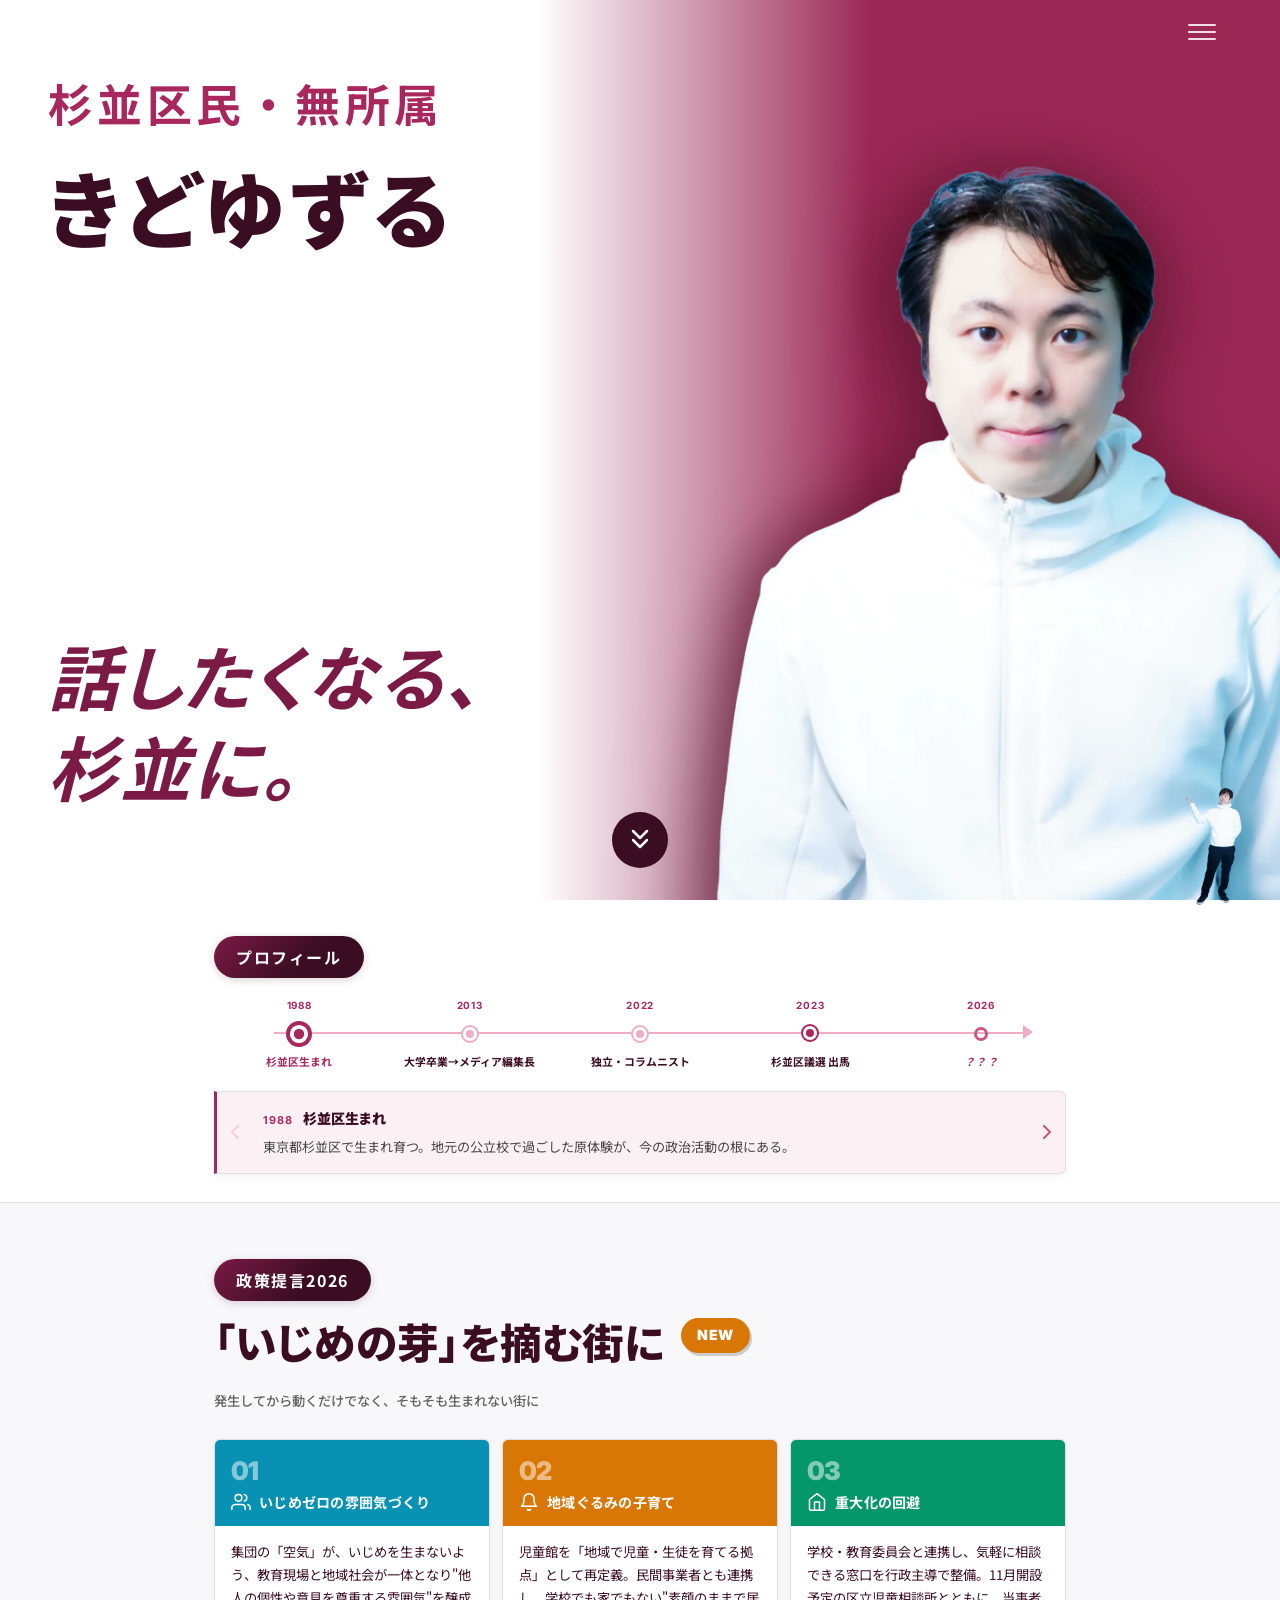
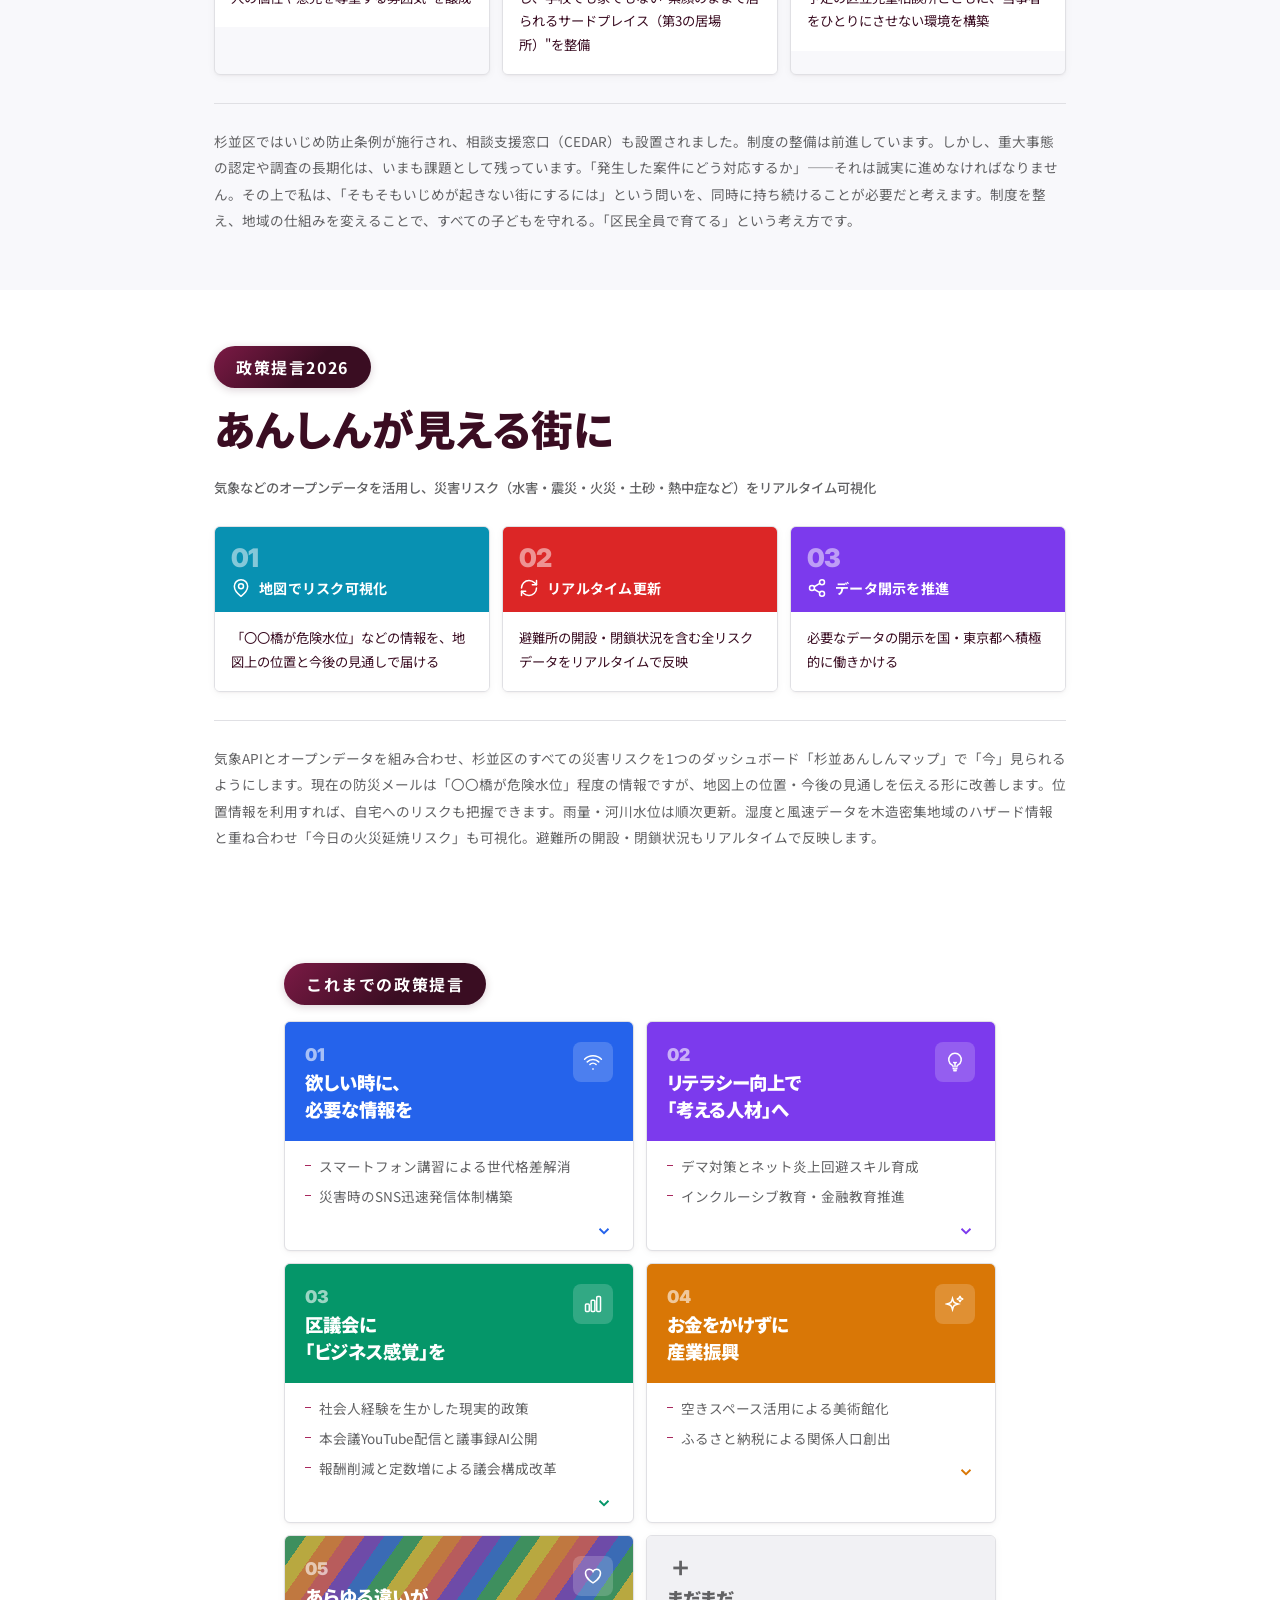
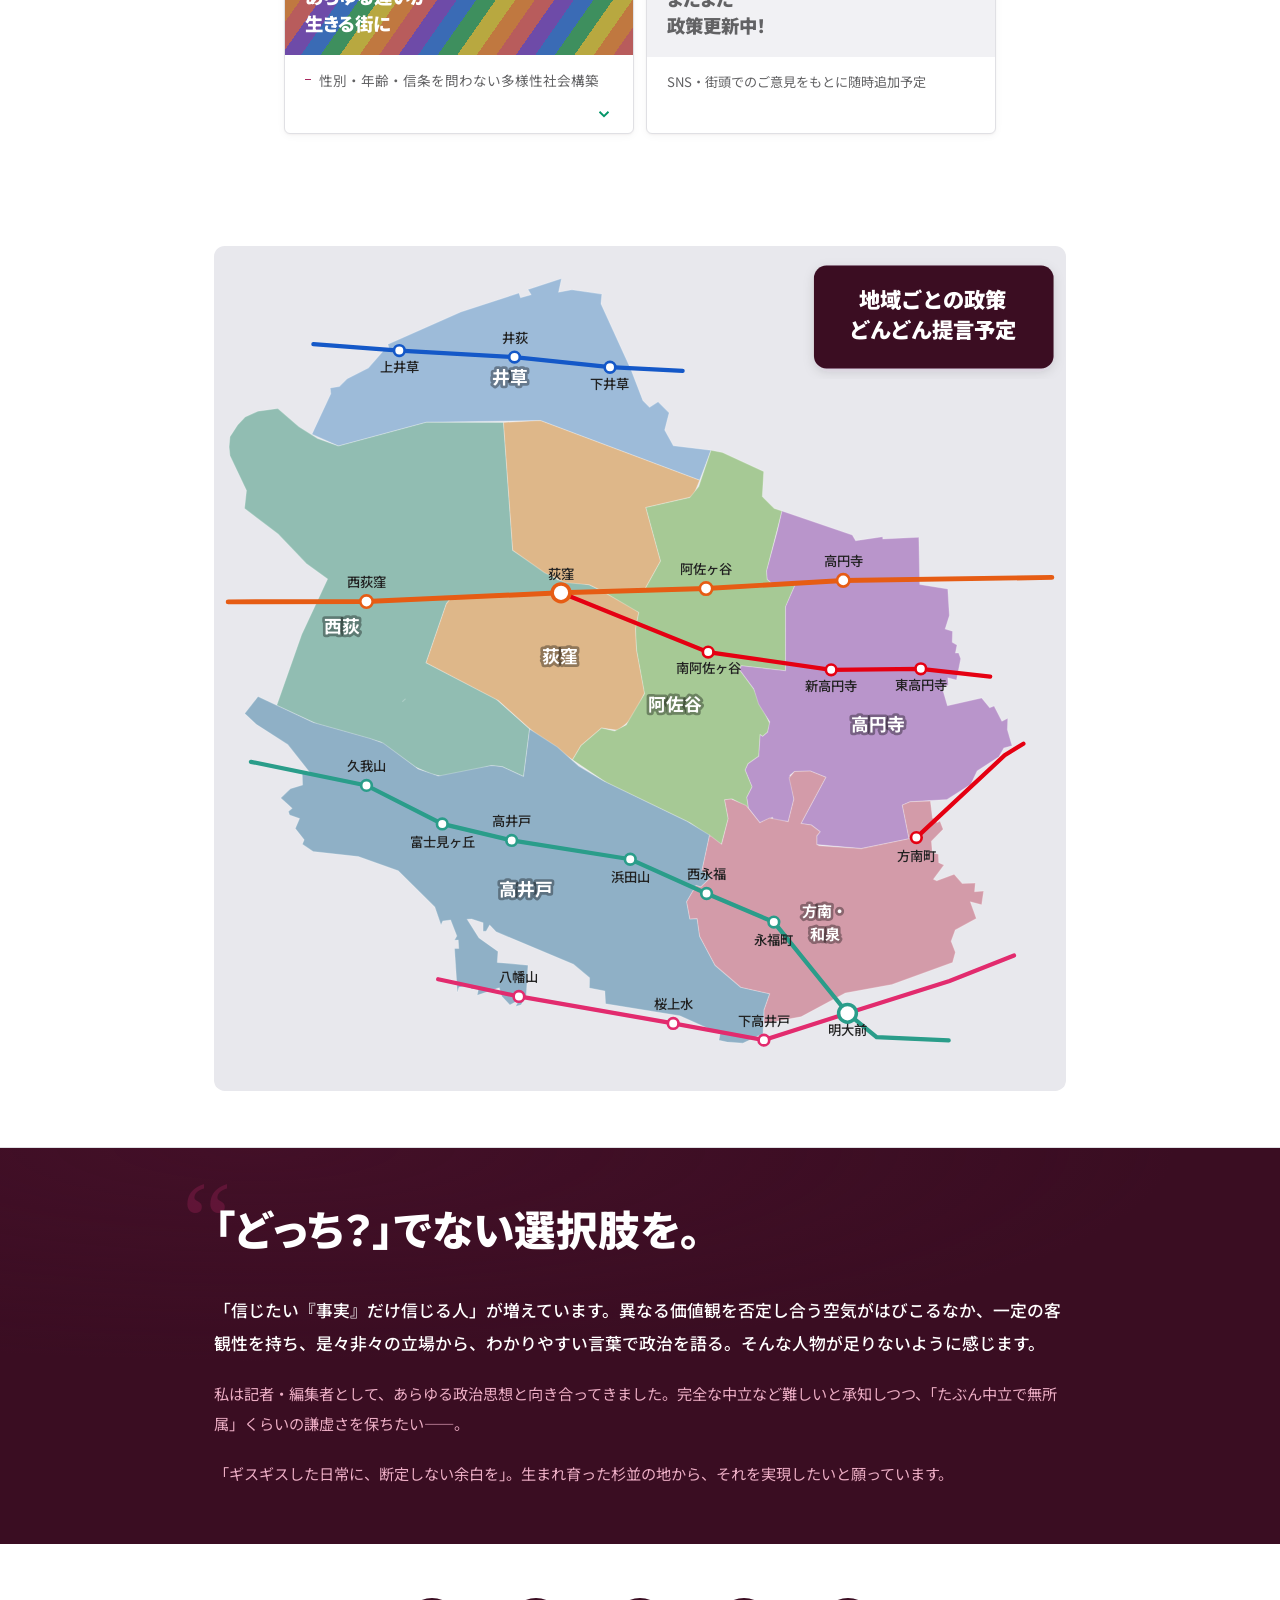
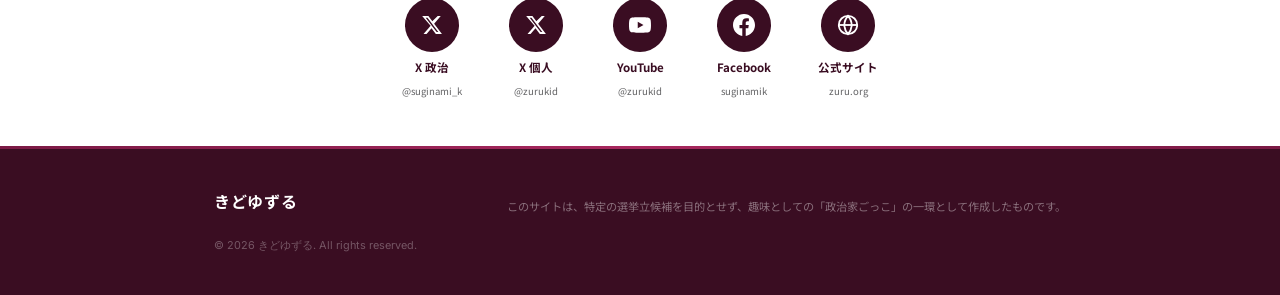
==== commit 1b022a41: "feat(map): 地域課題を区まちづくり基本方針・区長選候補者の論点で精緻化、提案バッジの数字を削除 - 杉並区まちづくり基本方針（都市計画マスタープラン・R5.3）第5章 地域別方針を   全7" ====
--- a/index.html
+++ b/index.html
@@ -9,7 +9,7 @@
   <link rel="preconnect" href="https://fonts.gstatic.com" crossorigin>
   <link href="https://fonts.googleapis.com/css2?family=Noto+Sans+JP:wght@300;400;500;700;900&family=Inter:wght@400;600;700;800;900&display=swap" rel="stylesheet">
   <link rel="preload" as="image" href="hero2.webp" type="image/webp" fetchpriority="high">
-  <link rel="stylesheet" href="style.css?v=29">
+  <link rel="stylesheet" href="style.css?v=30">
 </head>
 <body>
 
@@ -424,14 +424,7 @@
             <h3 id="area-panel-name"></h3>
             <p id="area-panel-sub"></p>
           </div>
-          <div class="area-panel-block">
-            <p class="area-panel-block-ttl">課題</p>
-            <ul id="area-panel-issues"></ul>
-          </div>
-          <div class="area-panel-block">
-            <p class="area-panel-block-ttl">提案</p>
-            <ul id="area-panel-proposals"></ul>
-          </div>
+          <div class="area-pairs" id="area-panel-pairs"></div>
         </div>
       </div>
     </div>
@@ -627,47 +620,101 @@
       var AREA_DATA = {
         ikusa: {
           name: '井草地域', sub: '下井草・井荻・上井草', color: '#5C8DBF',
-          issues: ['西武線の踏切渋滞', '商店街の空き店舗増加', 'バス路線が弱い'],
-          proposals: ['踏切の立体交差化推進', '若手事業者向け店舗マッチング', 'コミュニティバス充実']
+          pairs: [
+            { q: '西武新宿線の踏切による南北分断と渋滞。高架化（井荻〜西武柳沢）の完了は2037年度予定の長期戦',
+              a: '「開かずの踏切」の解消を着実に進めつつ、長い工事期間中の安全対策と情報公開を都・区に求める' },
+            { q: '上井草駅の北口駅前広場はこれから整備。駅周辺の歩行者空間も手狭',
+              a: '高架化と一体で駅前広場・バリアフリー動線を先行整備し、3駅の商店街をつなぐ歩行者空間へ' },
+            { q: '高架化で生まれる高架下空間や、井草防災拠点（旧杉並中継所）跡地など大型空間の使い道',
+              a: '駐輪場・子育て支援・防災備蓄など、活用メニューを区民参加で決める' }
+          ]
         },
         nishiogi: {
           name: '西荻地域', sub: '西荻北・西荻南・上荻・今川・桃井・松庵・善福寺・宮前', color: '#47917F',
-          issues: ['個性的な商店街の後継者不足', '善福寺川沿いの浸水リスク', '自転車駐輪場不足'],
-          proposals: ['商店継承マッチング支援', '善福寺川流域の浸水対策', '駅周辺の立体駐輪場整備']
+          pairs: [
+            { q: '補助132号線の拡幅と、低層の個店が織りなす「西荻らしさ」との摩擦。認可区間も合意形成は道半ば',
+              a: '未認可区間は区方針どおり「効果検証→必要性の再検討」を徹底し、個店の営業継続支援をセットで' },
+            { q: '善福寺川上流地下調節池計画への住民不安。説明が不十分なまま工事が先行',
+              a: '都に丁寧な説明会の継続と環境影響データの全面開示を求め、治水と住環境の両立を図る' },
+            { q: '個性的な個店・商店街の後継者不足',
+              a: '店舗継承マッチングと若手出店者への支援で「西荻の個店文化」を次世代へ' }
+          ]
         },
         ogikubo: {
           name: '荻窪地域', sub: '荻窪・清水・南荻窪・天沼・本天沼', color: '#C8873A',
-          issues: ['放置自転車・駅前の混雑', '高齢者の買い物困難', '木造密集地域の防火対策'],
-          proposals: ['サイクルポート整備', '移動スーパー・宅配連携支援', '不燃化助成金の拡充']
+          pairs: [
+            { q: '区内唯一のJR地上駅で、南北のまちが線路で分断。回遊性が乏しい',
+              a: '駅南北の連絡機能の強化を最優先に、まちづくり方針に基づく駅前再整備を前へ進める' },
+            { q: '1日24万人が使う駅前で、バス・タクシー・歩行者の動線が錯綜。旧若杉小跡地の活用も未決定',
+              a: '交通結節機能を再編して歩行者優先の駅前空間へ。跡地はにぎわいと防災の両面で活用を検討' },
+            { q: '駅周辺や青梅街道沿いに残る木造密集地域と狭あい道路',
+              a: '老朽木造住宅の共同建替え支援と狭あい道路の拡幅整備で、延焼遮断帯を形成' }
+          ]
         },
         asagaya: {
           name: '阿佐谷地域', sub: '阿佐谷北・阿佐谷南・成田東・成田西', color: '#6AA54E',
-          issues: ['区役所手続きの煩雑さ', '児童館の利用率低下', '七夕後の集客継続'],
-          proposals: ['行政手続きのデジタル化', '児童館のサードプレイス化', '通年イベント企画支援']
+          pairs: [
+            { q: '駅北東地区まちづくり（杉一小の移転改築・土地区画整理）をめぐり、住民の賛否が分かれたまま',
+              a: '計画情報の徹底公開と住民対話の継続。杉一小跡地は駅至近の立地を生かした活用を開かれた場で議論' },
+            { q: 'けやき屋敷の屋敷林や中杉通りのケヤキ並木など「阿佐谷の緑」をどう次世代に引き継ぐか',
+              a: '地区計画による屋敷林の保全と、ケヤキ並木と一体になったみどりのネットワーク化' },
+            { q: '阿佐谷南には木造住宅密集地域が残り、幅員4m未満の狭あい道路の割合も高い',
+              a: '不燃化特区（杉六小周辺）の建替え支援の周知徹底と、狭あい道路の拡幅整備を加速' }
+          ]
         },
         koenji: {
           name: '高円寺地域', sub: '高円寺北・高円寺南・梅里・和田・堀ノ内・松ノ木', color: '#8B4FA8',
-          issues: ['夜間騒音と生活環境の課題', '空き店舗の増加', '若者の定住促進'],
-          proposals: ['深夜営業ガイドライン整備', 'クリエイター向け店舗支援', 'シェアハウス整備補助']
+          pairs: [
+            { q: '青梅街道・環七周辺に木造アパート中心の老朽住宅が密集し、震災時の延焼リスクが高い',
+              a: '不燃化特区の建替え・除却支援の活用促進と、行き止まり道路の解消・消防水利の充実' },
+            { q: '延焼遮断帯となる都市計画道路の拡幅と、純情商店街などの街並み文化との緊張関係',
+              a: '防災効果の検証と住民合意を前提に、無電柱化も含め文化を壊さない整備手法を検討' },
+            { q: '家賃上昇でライブハウス・古着店など若者文化の担い手が流出',
+              a: '空き店舗マッチングとクリエイター向け出店支援で、文化の新陳代謝を守る' }
+          ]
         },
         takaido: {
           name: '高井戸地域', sub: '高井戸東・高井戸西・上高井戸・下高井戸・久我山・浜田山', color: '#457CA0',
-          issues: ['緑地・玉川上水の保全', '宅地開発による緑地減少', '京王線駅のバリアフリー不足'],
-          proposals: ['緑道ボランティア制度拡充', '開発許可での緑地保全強化', 'エレベーター設置補助']
+          pairs: [
+            { q: '京王線連続立体交差（笹塚〜仙川）を契機とした下高井戸駅周辺まちづくりが、地区計画延期で足踏み',
+              a: '世田谷区・都・鉄道事業者との調整役を区が果たし、住民主体の検討を実のあるものに' },
+            { q: '浜田山駅には南口がなく、富士見ヶ丘駅前の生活道路は狭く防災・安全面の課題',
+              a: '浜田山駅南口の整備と、富士見ヶ丘駅前の道路拡幅・駅前広場機能の確保を前へ進める' },
+            { q: '玉川上水・神田川沿いのみどりの保全と、放射5号線沿道のまちづくりの両立',
+              a: '高井戸公園とつなぐ緑のネットワーク化と、地区計画による沿道の良好な市街地誘導' }
+          ]
         },
         honan: {
           name: '方南・和泉地域', sub: '方南・和泉・永福・大宮', color: '#B55870',
-          issues: ['神田川・妙正寺川の浸水被害', '商店街の衰退と空き地', '中央道・首都高の騒音'],
-          proposals: ['河川の遊水地整備', '空き地のポップアップ市場活用', '防音・緑化バッファ帯整備']
+          pairs: [
+            { q: '神田川・善福寺川合流域の水害リスク。環七地下調節池はあるが、集中豪雨は激しさを増す',
+              a: '下高井戸おおぞら公園の地下調節池整備を促進しつつ、透水性舗装・雨水貯留など流域対策を重ねる' },
+            { q: '方南一丁目は不燃化特区。木造密集の解消と狭あい道路の拡幅はまだ道半ば',
+              a: '老朽木造住宅の建替え・除却支援の利用を後押しし、避難路となる生活道路を確保' },
+            { q: '方南銀座や沖縄タウン（和泉明店街）など、商店街のにぎわいをどう持続させるか',
+              a: 'イベント文化を関係人口づくり・ふるさと納税に接続し、空き店舗への出店支援へつなげる' }
+          ]
         }
       };
 
-      function fillList(el, arr) {
+      function fillPairs(el, pairs) {
         el.innerHTML = '';
-        arr.forEach(function(t) {
-          var li = document.createElement('li');
-          li.textContent = t;
-          el.appendChild(li);
+        pairs.forEach(function(p, i) {
+          var item = document.createElement('div');
+          item.className = 'area-pair';
+          [['q', '課題', ''], ['a', '提案', ' area-pair-badge--plan']].forEach(function(def) {
+            var row = document.createElement('div');
+            row.className = def[0] === 'q' ? 'area-pair-issue' : 'area-pair-plan';
+            var badge = document.createElement('span');
+            badge.className = 'area-pair-badge' + def[2];
+            badge.textContent = def[0] === 'q' ? def[1] + (i + 1) : def[1];
+            var text = document.createElement('p');
+            text.textContent = p[def[0]];
+            row.appendChild(badge);
+            row.appendChild(text);
+            item.appendChild(row);
+          });
+          el.appendChild(item);
         });
       }
 
@@ -681,8 +728,7 @@
         overlay.style.setProperty('--area-color', data.color);
         document.getElementById('area-panel-name').textContent = data.name;
         document.getElementById('area-panel-sub').textContent = data.sub;
-        fillList(document.getElementById('area-panel-issues'), data.issues);
-        fillList(document.getElementById('area-panel-proposals'), data.proposals);
+        fillPairs(document.getElementById('area-panel-pairs'), data.pairs);
         overlay.hidden = false;
         document.body.style.overflow = 'hidden';
       }
--- a/style.css
+++ b/style.css
@@ -2908,3 +2908,58 @@
   }
   html { scroll-behavior: auto; }
 }
+
+/* ============================================================
+   v30 — 地域マップ: 課題⇔提案ペア表示
+============================================================ */
+.area-overlay-sheet { max-width: 400px; }
+
+.area-pairs {
+  display: flex;
+  flex-direction: column;
+  gap: 10px;
+}
+.area-pair {
+  border: 1px solid var(--border);
+  border-left: 3px solid var(--area-color, var(--lb-600));
+  border-radius: 0 var(--r) var(--r) 0;
+  background: #fff;
+  padding: 10px 12px;
+  display: flex;
+  flex-direction: column;
+  gap: 7px;
+}
+.area-pair-issue,
+.area-pair-plan {
+  display: flex;
+  align-items: flex-start;
+  gap: 8px;
+}
+.area-pair-badge {
+  flex-shrink: 0;
+  font-size: 0.6rem;
+  font-weight: 900;
+  letter-spacing: 0.06em;
+  padding: 2px 9px;
+  border-radius: 100px;
+  margin-top: 2px;
+  background: var(--bg-control);
+  color: var(--text-label);
+}
+.area-pair-badge--plan {
+  background: var(--area-color, var(--lb-600));
+  color: #fff;
+}
+.area-pair p {
+  margin: 0;
+  font-size: 0.78rem;
+  line-height: 1.65;
+  color: var(--lb-1200);
+}
+.area-pair-issue p { color: var(--text-label); }
+/* 提案行: 課題からの応答であることを示す軽い字下げ + 接続線 */
+.area-pair-plan {
+  margin-left: 10px;
+  padding-left: 10px;
+  border-left: 2px solid color-mix(in srgb, var(--area-color, var(--lb-600)) 30%, white);
+}
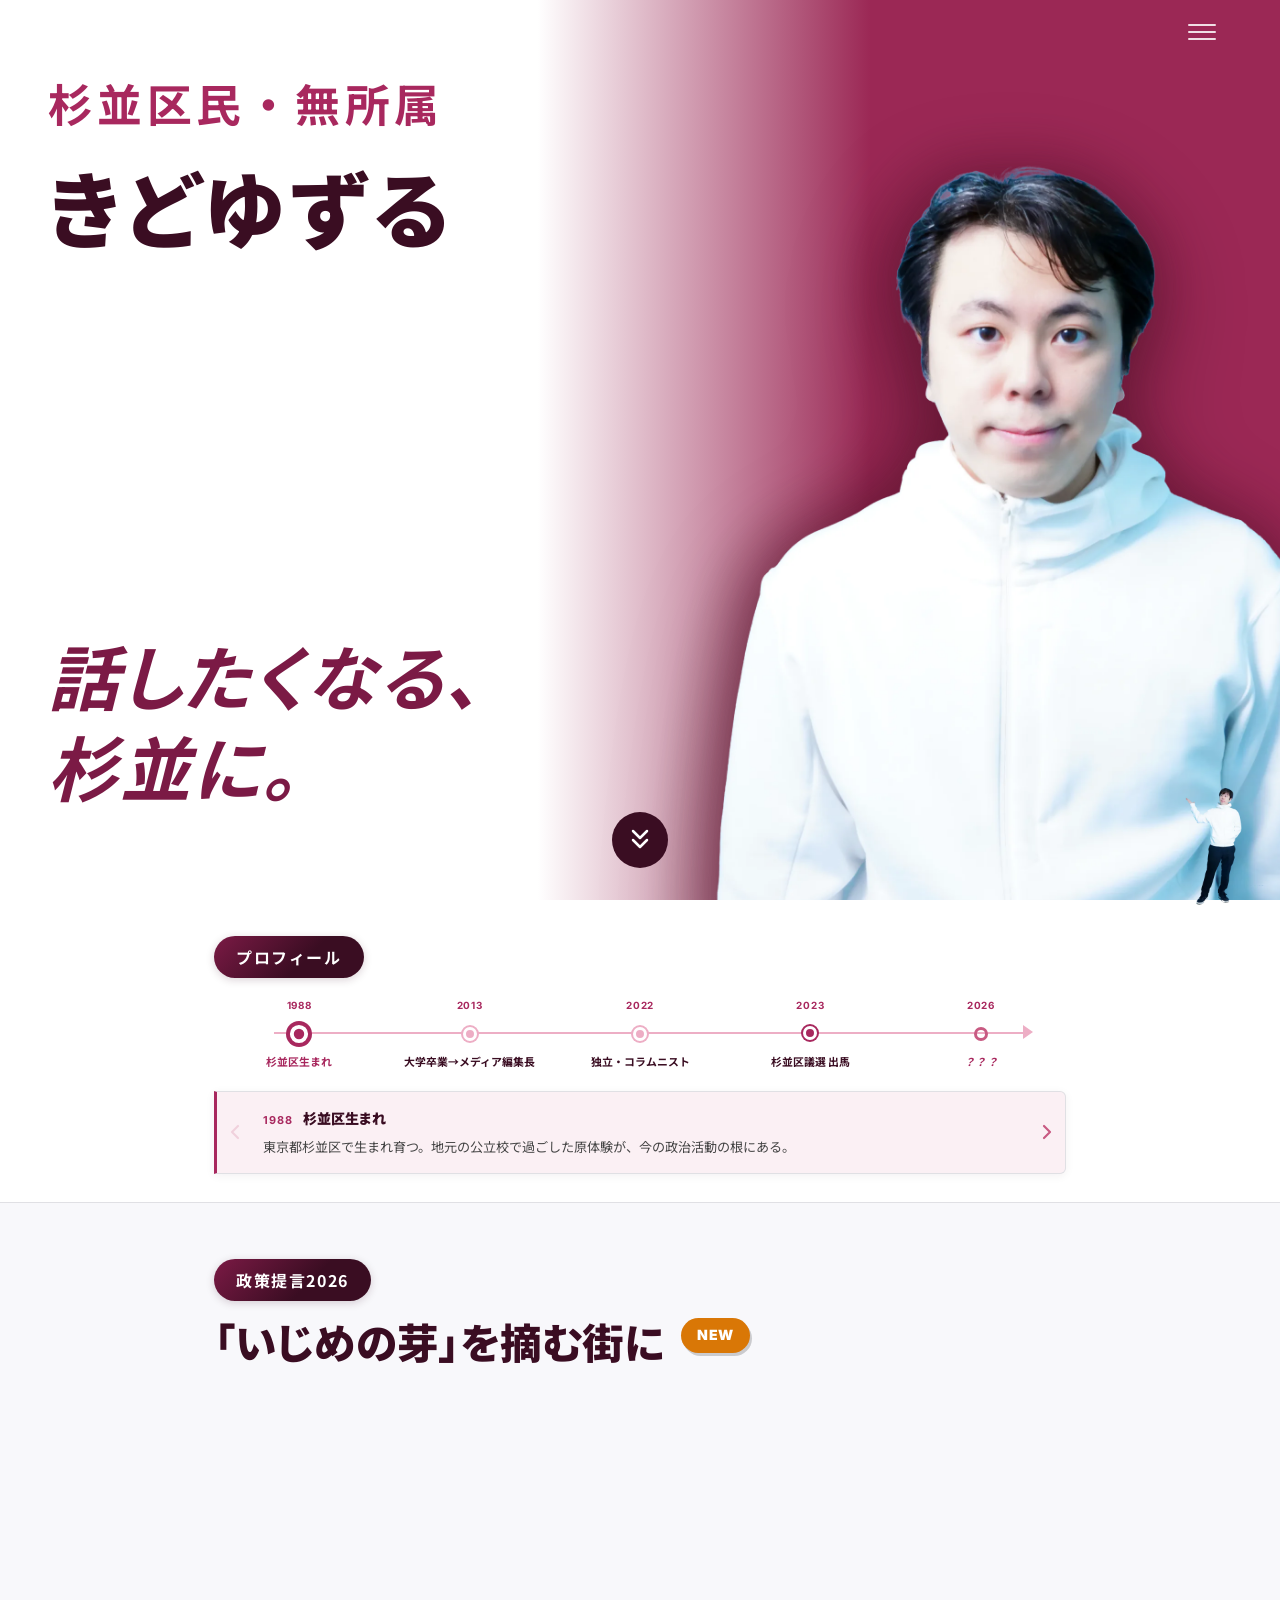
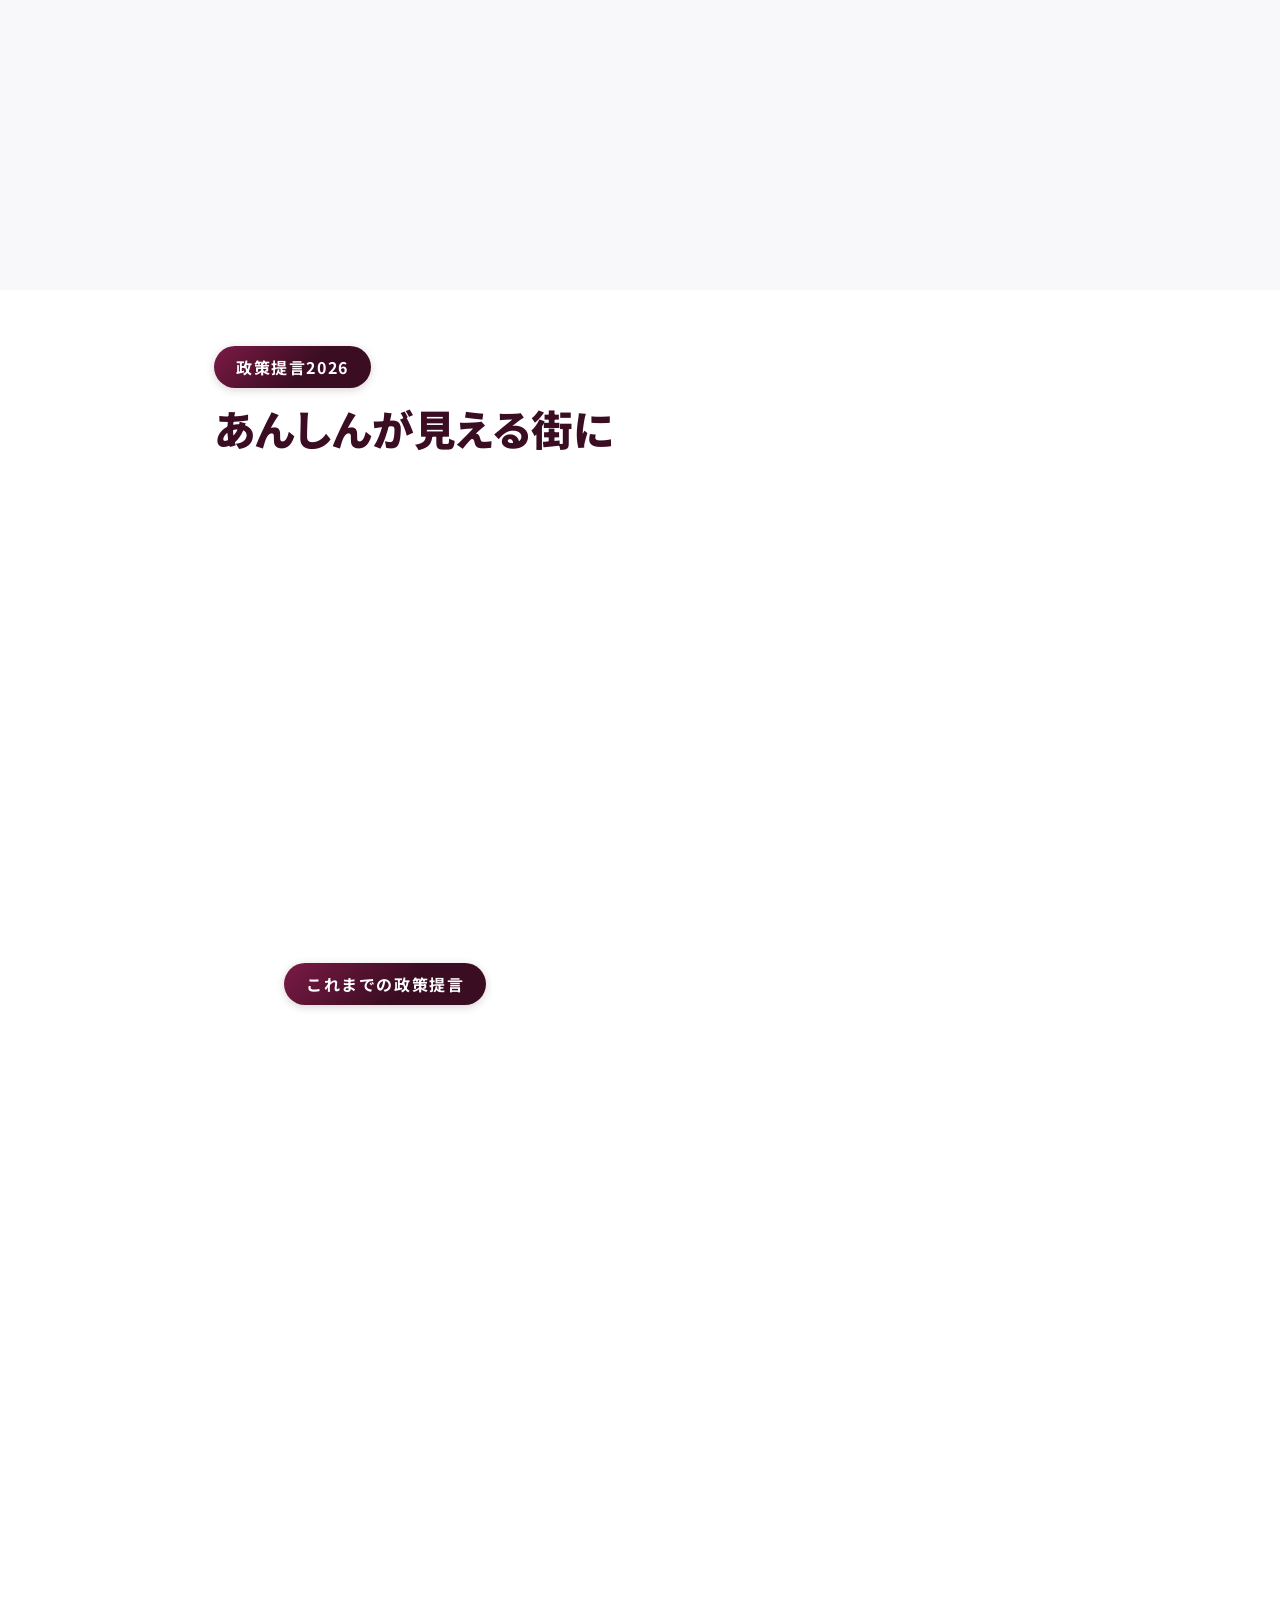
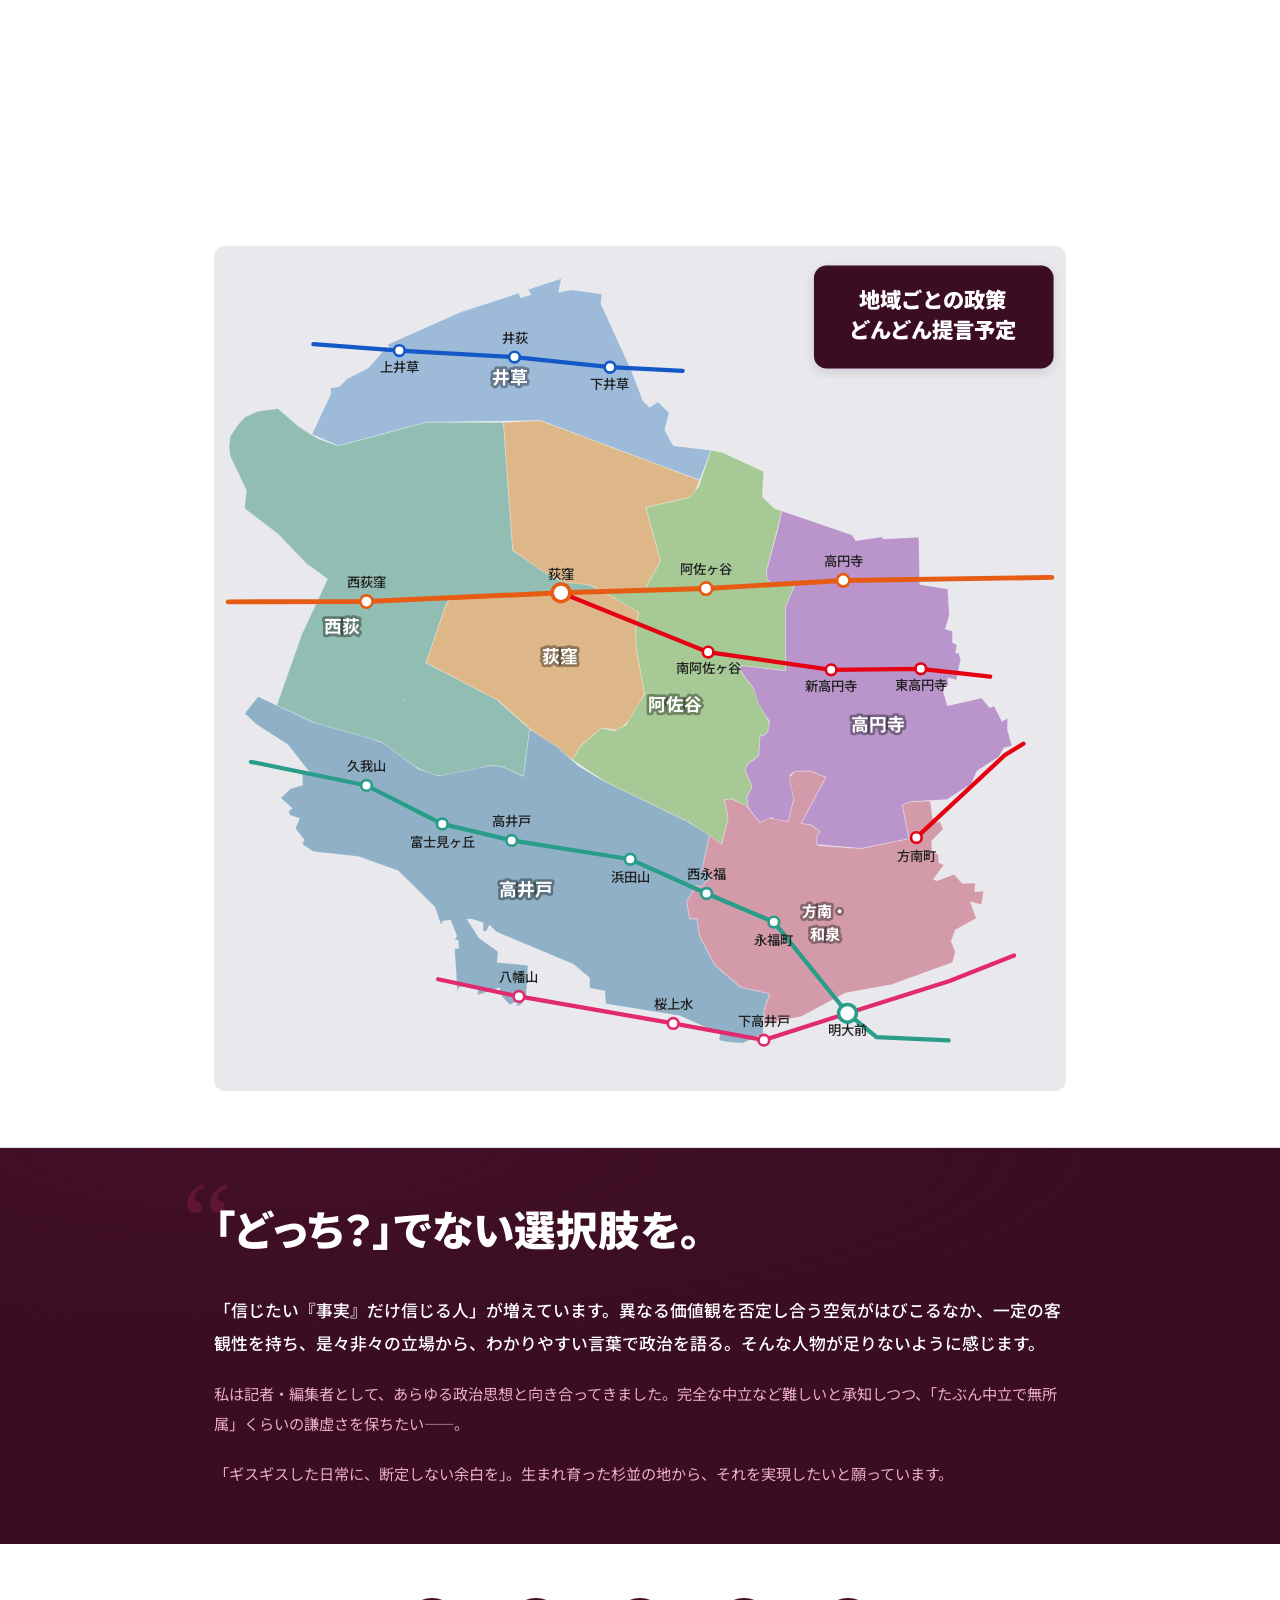
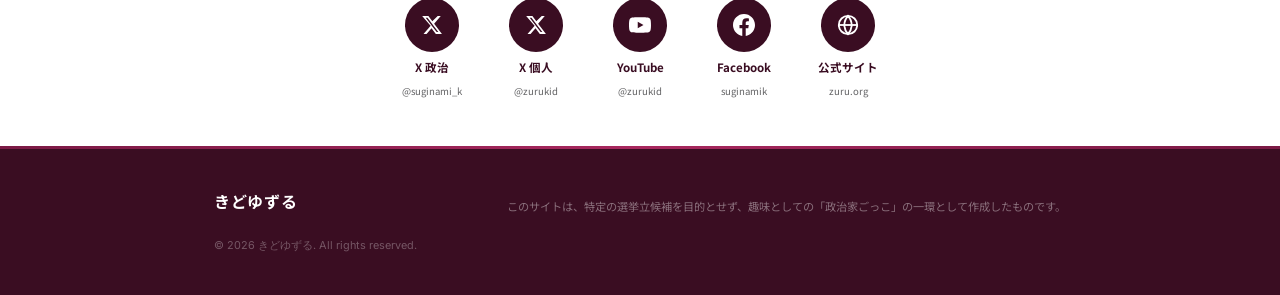
==== commit b8628a79: "fix(map): 課題バッジの連番を削除、提案行の縦バーと字下げを解除 課題⇔提案バッジを「課題1/2/3」→「課題」に統一。 提案行の left border（縦バー）と margin/paddi" ====
--- a/index.html
+++ b/index.html
@@ -707,7 +707,7 @@
             row.className = def[0] === 'q' ? 'area-pair-issue' : 'area-pair-plan';
             var badge = document.createElement('span');
             badge.className = 'area-pair-badge' + def[2];
-            badge.textContent = def[0] === 'q' ? def[1] + (i + 1) : def[1];
+            badge.textContent = def[1];
             var text = document.createElement('p');
             text.textContent = p[def[0]];
             row.appendChild(badge);
--- a/style.css
+++ b/style.css
@@ -2957,9 +2957,9 @@
   color: var(--lb-1200);
 }
 .area-pair-issue p { color: var(--text-label); }
-/* 提案行: 課題からの応答であることを示す軽い字下げ + 接続線 */
+/* 提案行: 課題と同じ左位置で並べる */
 .area-pair-plan {
-  margin-left: 10px;
-  padding-left: 10px;
-  border-left: 2px solid color-mix(in srgb, var(--area-color, var(--lb-600)) 30%, white);
-}
+  margin-left: 0;
+  padding-left: 0;
+  border-left: none;
+}
